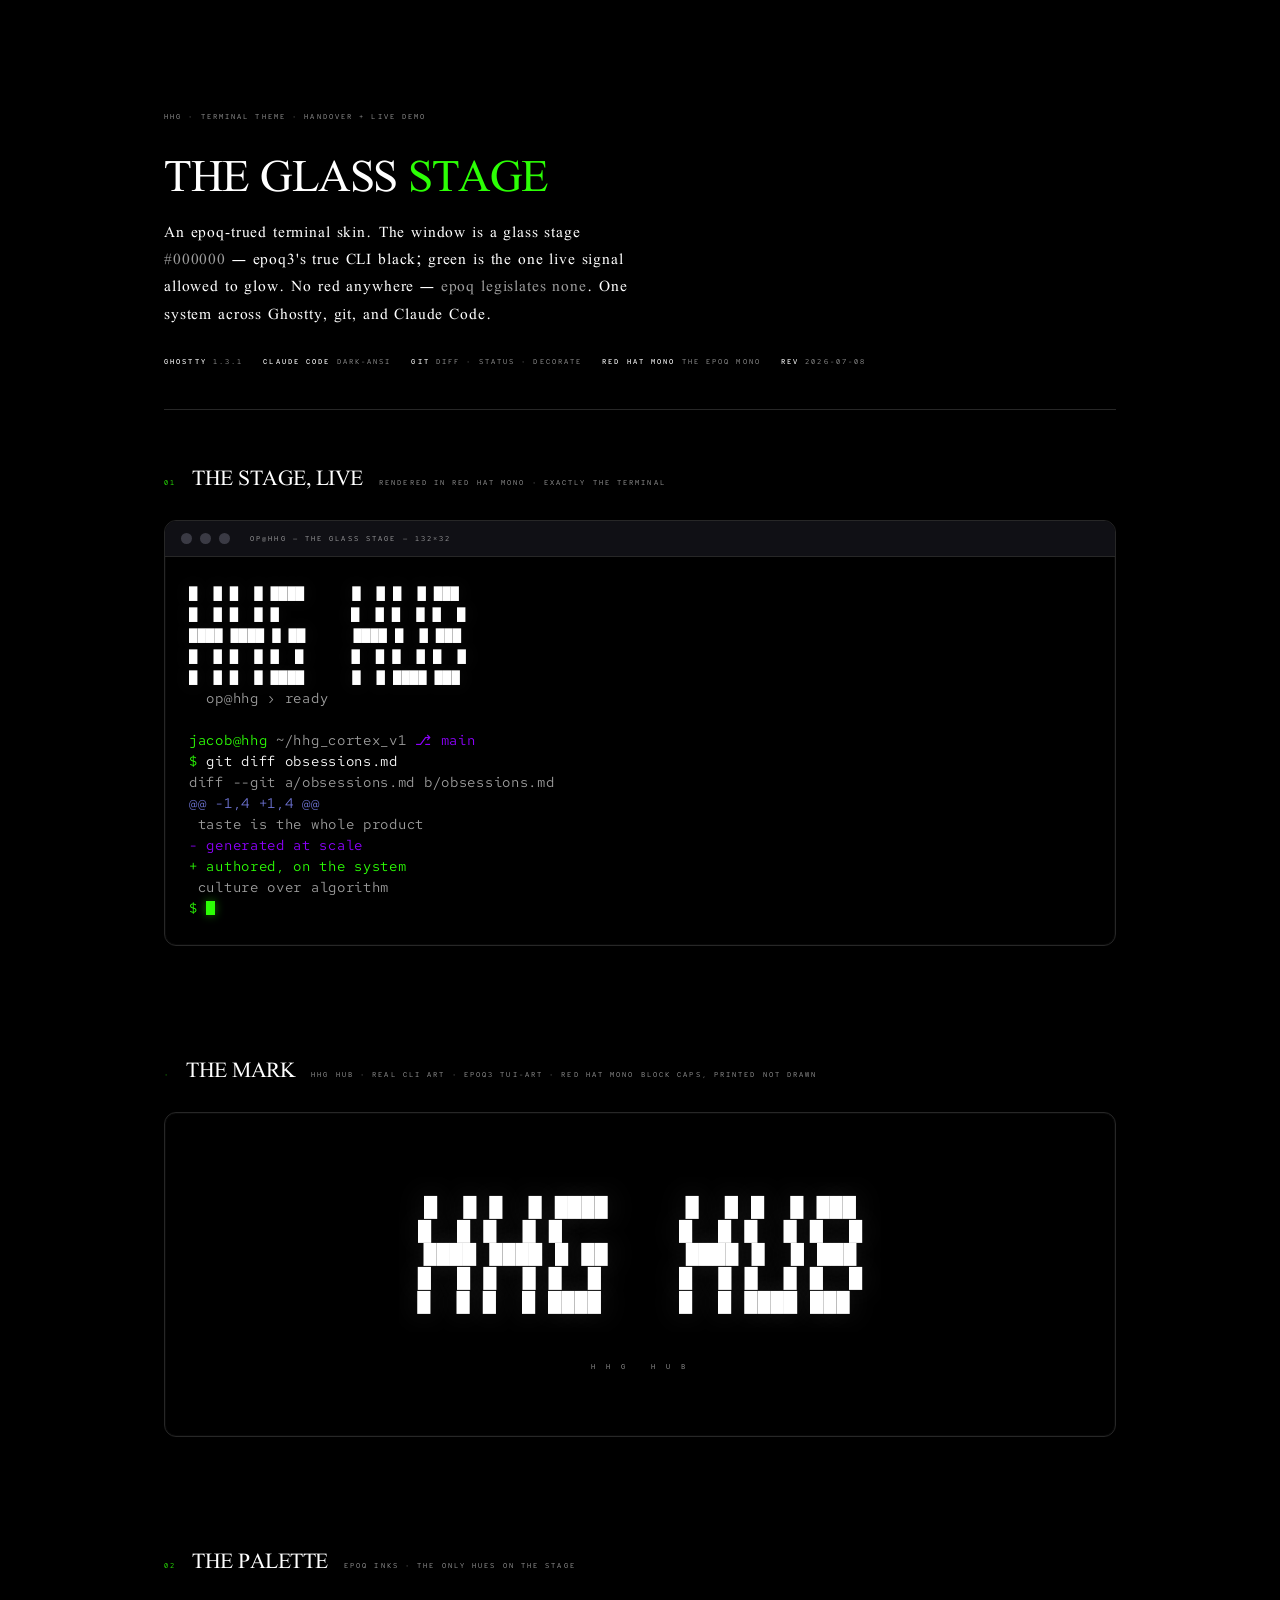
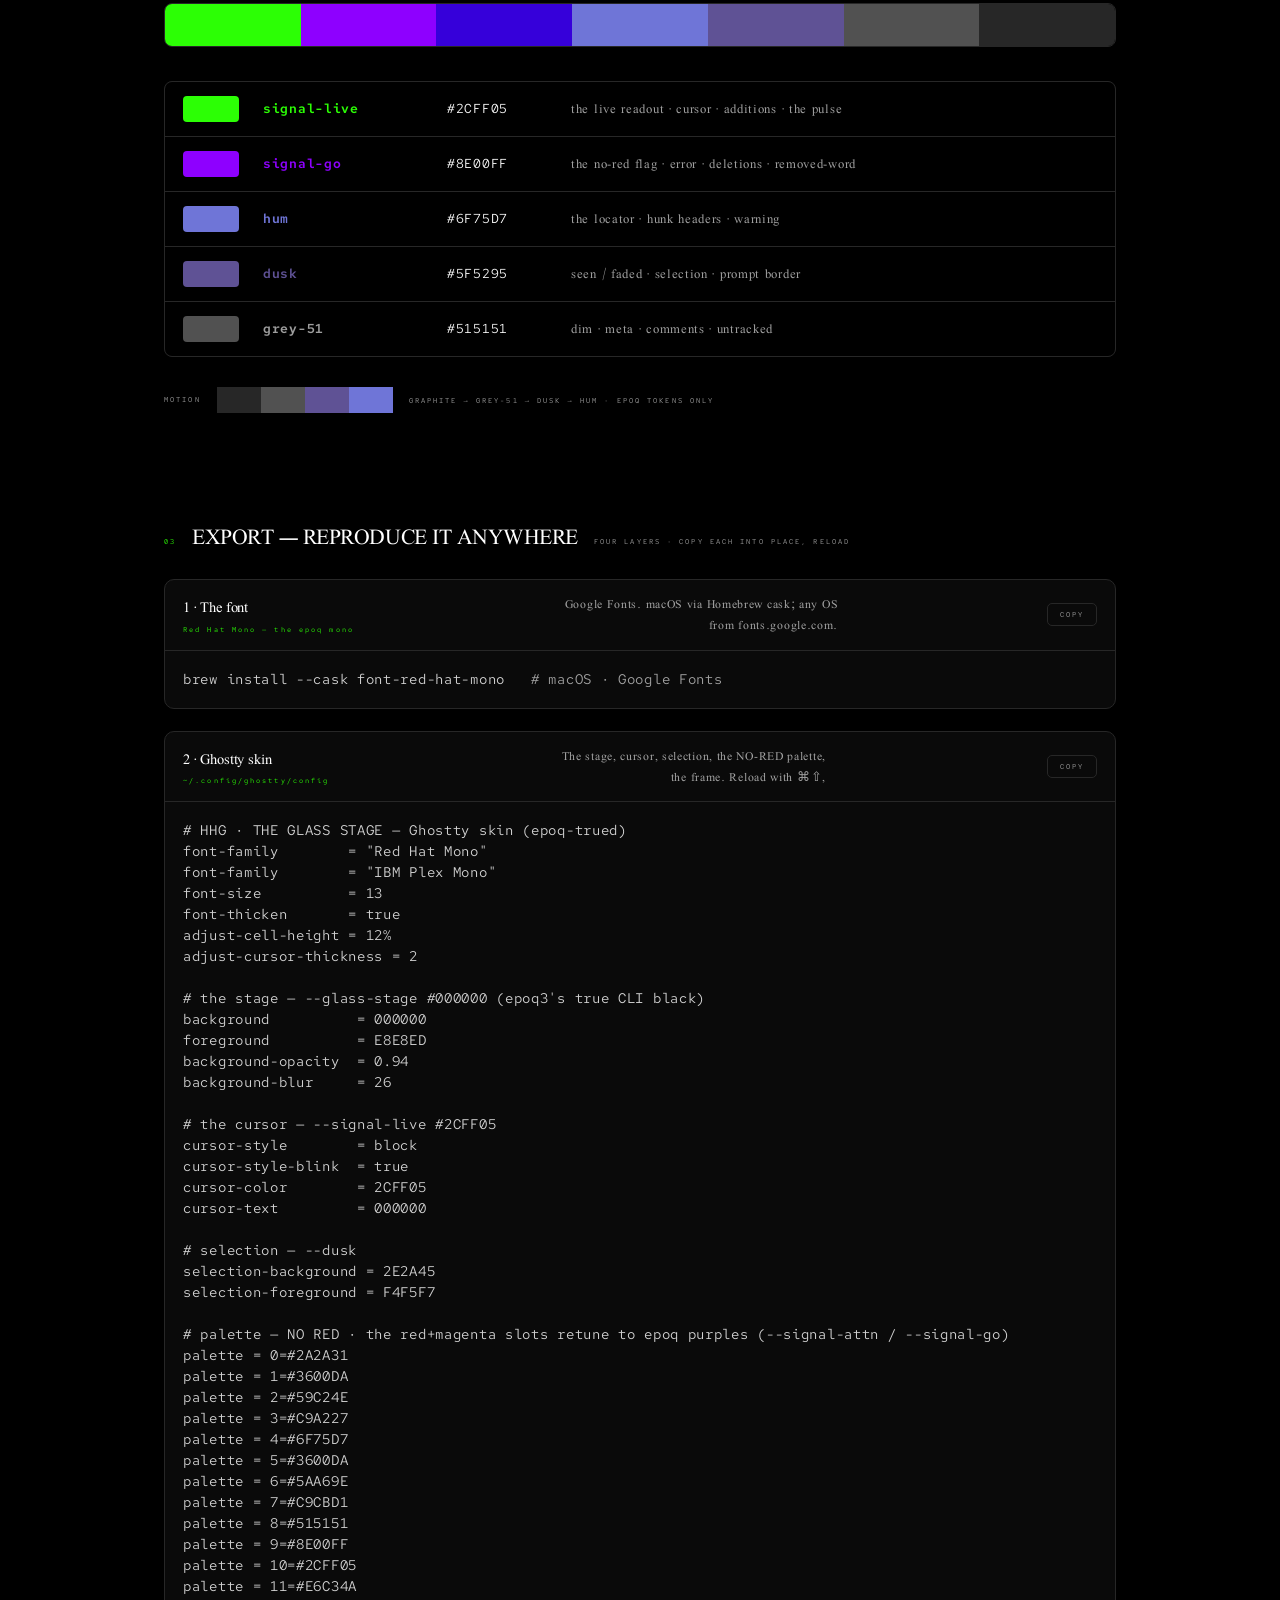
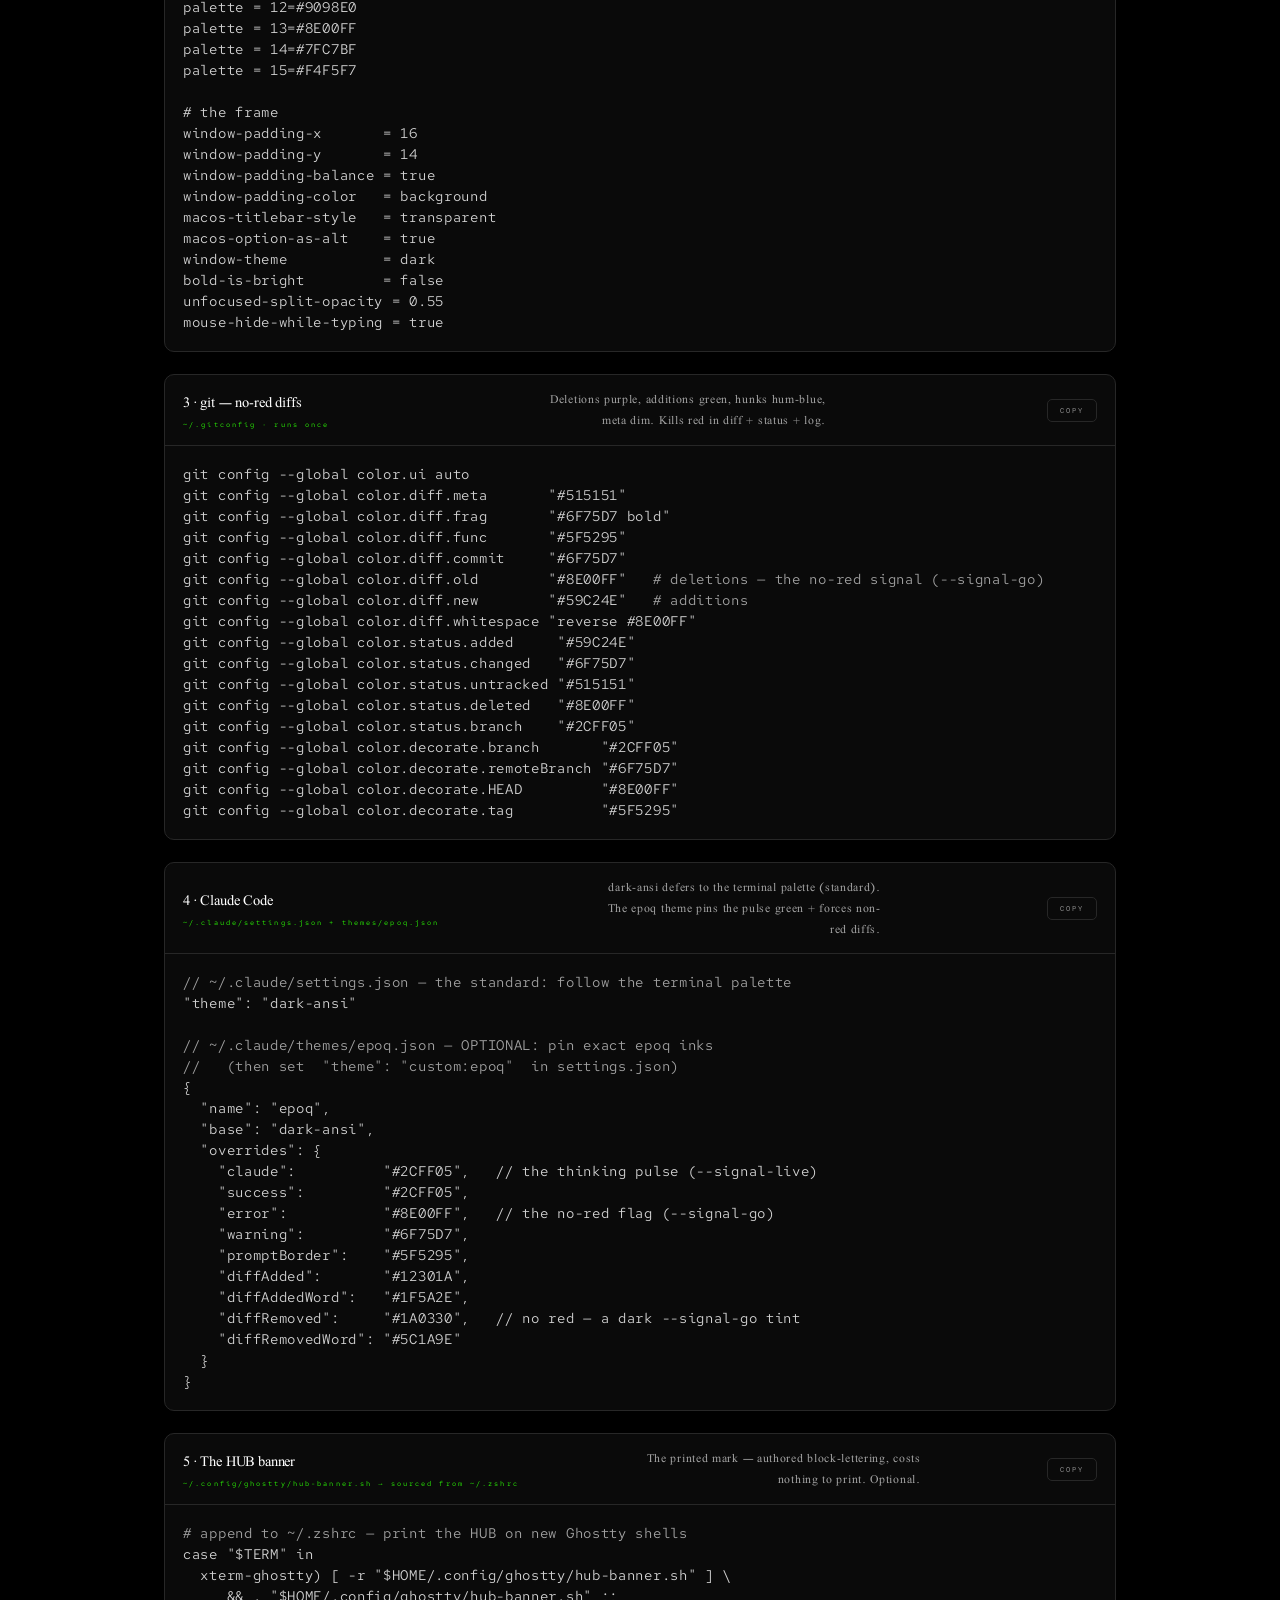
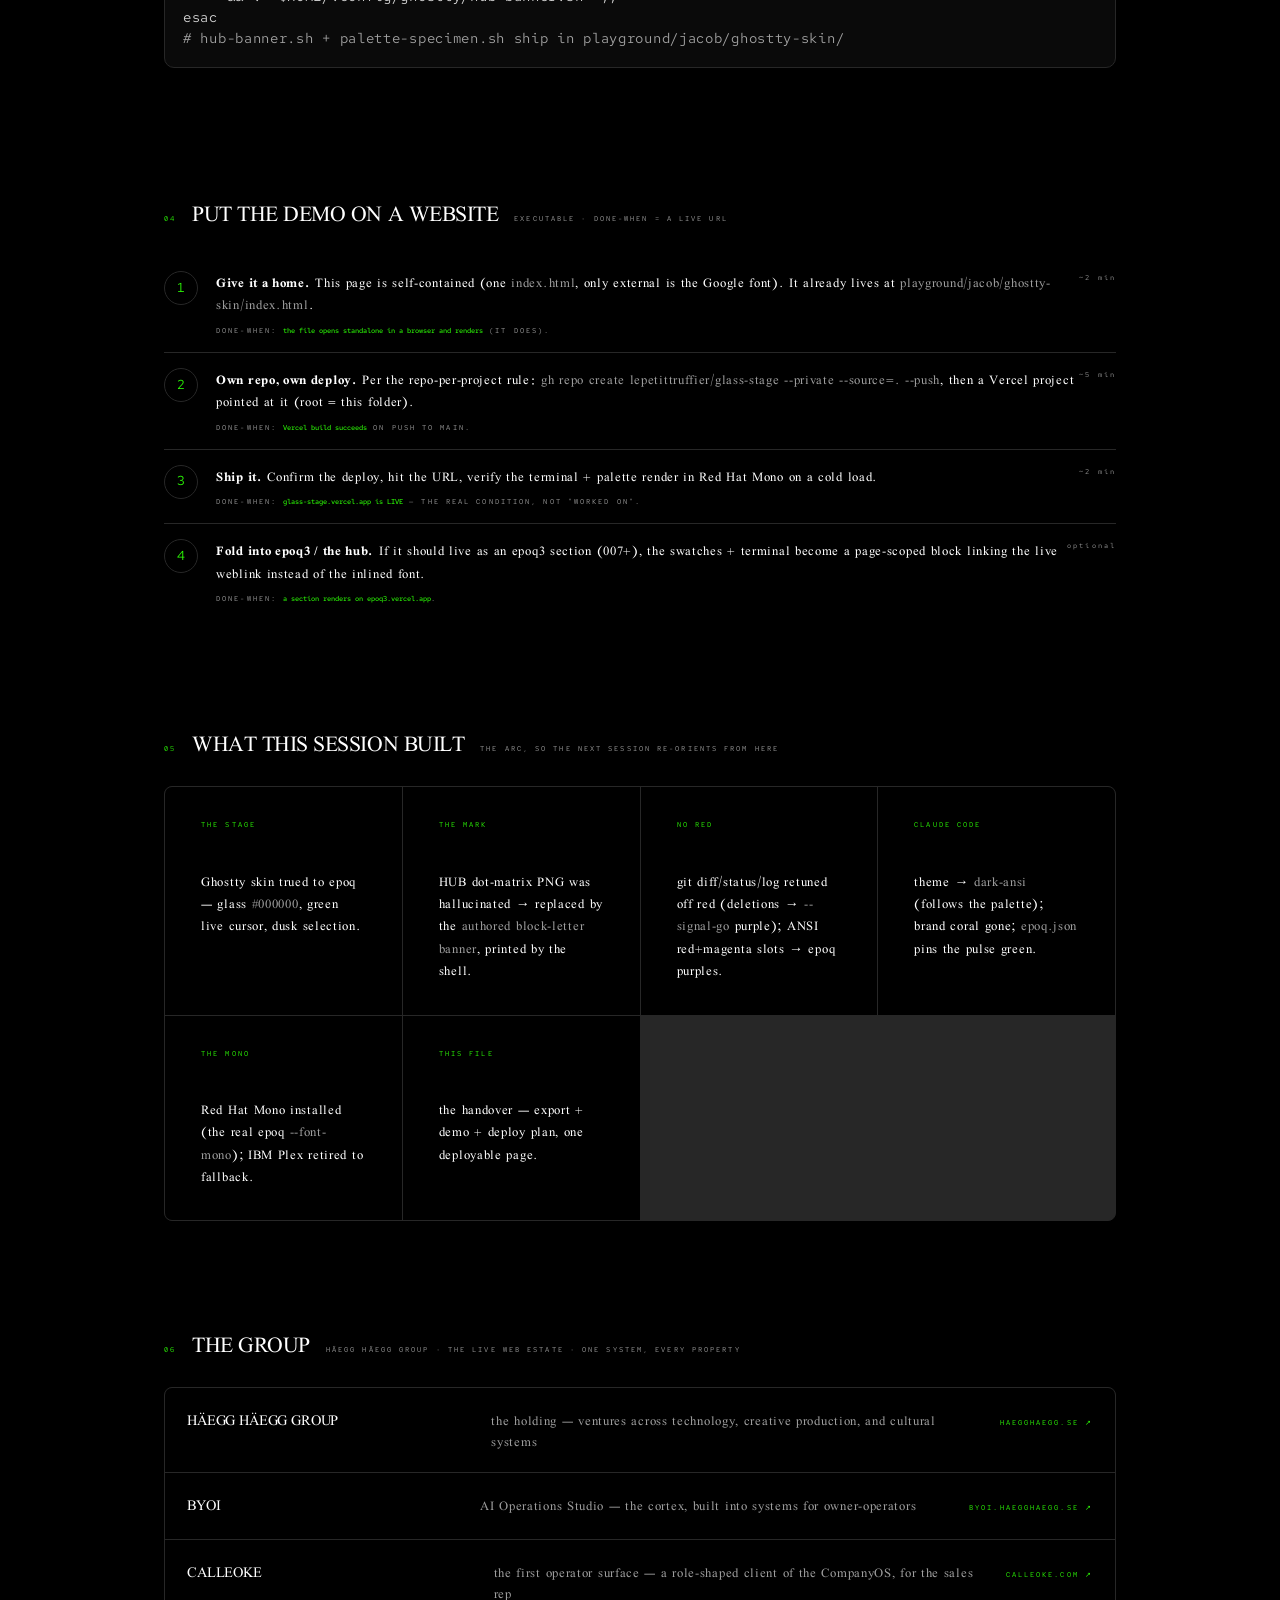
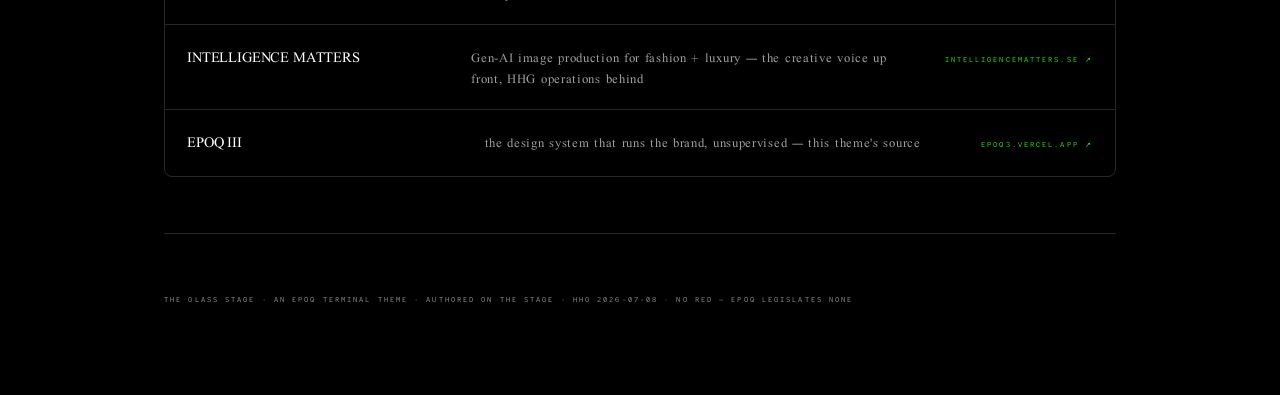
==== demo/index.html @ 8a3b180b "add THE GROUP — the HHG web estate directory Links the live Häegg Häegg Group properties (haegghaegg" ====
<!doctype html>
<html lang="en">
<head>
<meta charset="utf-8">
<meta name="viewport" content="width=device-width, initial-scale=1">
<title>THE GLASS STAGE — an epoq terminal theme</title>
<link rel="preconnect" href="https://fonts.googleapis.com">
<link rel="preconnect" href="https://fonts.gstatic.com" crossorigin>
<link href="https://fonts.googleapis.com/css2?family=Scheherazade+New:wght@400;700&family=Red+Hat+Mono:wght@400;500;600;700&display=swap" rel="stylesheet">
<style>
  :root{
    /* epoq3-conformant: every ink is a live EPOQ III token (system.css v3.58.1). no red, no magenta (pruned), no foreign hue. */
    --stage:#000000; --stage-2:#0A0A0A; --line:#272727;          /* --ink (the stage) · near-ink surface · --graphite hairline */
    --paper:#FFFFFF; --dim:rgba(255,255,255,.62); --grey:#515151; --graph:#272727;  /* --paper · --paper-62 (on-dark dim) · --grey-51 */
    --live:#2CFF05; --flag:#8E00FF; --flagc:#8E00FF;             /* --signal-live (green) · --signal-go (purple) = the no-red flag + deletions */
    --hum:#6F75D7; --dusk:#5F5295;                               /* --hum · --dusk */

    /* epoq3's real type system (system.css, verbatim) — serif carries the page, mono is a caption/code law */
    --font-serif:"Scheherazade New",Georgia,serif;
    --font-mono:"Red Hat Mono","IBM Plex Mono",ui-monospace,SFMono-Regular,Menlo,monospace;
    --fz-display:36px;    --lh-display:1;    --track-display:-0.03em;    /* H1 */
    --fz-page-title:24px; --lh-page-title:1; --track-page-title:-0.02em; /* H2 · section titles */
    --fz-heading-3:16px;  --lh-heading-3:1;  --track-heading-3:-0.01em;  /* H3 · card/block titles */
    --fz-body-1:14px;     --lh-body-1:1.6;   --track-body-1:0.05em;      /* page default */
    --fz-mono-6:7px;      --lh-mono-6:2;     --track-mono-6:0.3em;       /* the ONE mono size — code/caption law */
    --fz-mono-cli:14px;   --lh-mono-cli:1.5;                              /* the CLI escape hatch — real terminal registers only */
    --gut:clamp(20px,5vw,64px);
  }
  *{box-sizing:border-box}
  html,body{margin:0;background:var(--stage);color:var(--paper);font-family:var(--font-serif);
    font-size:var(--fz-body-1);line-height:var(--lh-body-1);letter-spacing:var(--track-body-1);
    -webkit-font-smoothing:antialiased;overflow-x:hidden}
  a{color:var(--live);text-decoration:none;border-bottom:1px solid #2cff0540}
  a:hover{border-bottom-color:var(--live)}
  .wrap{max-width:1080px;margin:0 auto;padding:0 var(--gut)}
  .rule{height:1px;background:var(--line);border:0;margin:0}
  .cap{font-family:var(--font-mono);font-size:var(--fz-mono-6);line-height:var(--lh-mono-6);
    letter-spacing:var(--track-mono-6);text-transform:uppercase;color:var(--dim)}
  .live{color:var(--live)} .flag{color:var(--flag)} .flagc{color:var(--flagc)}
  .hum{color:var(--hum)} .dusk{color:var(--dusk)} .dim{color:var(--dim)}

  /* ── masthead ── */
  header{padding:clamp(48px,9vw,110px) 0 40px}
  .kicker{font-family:var(--font-mono);font-size:var(--fz-mono-6);line-height:var(--lh-mono-6);
    letter-spacing:var(--track-mono-6);text-transform:uppercase;color:var(--dim);margin-bottom:26px}
  h1{font-family:var(--font-serif);font-weight:400;text-transform:uppercase;
    font-size:clamp(30px,5.2vw,50px);letter-spacing:var(--track-display);line-height:var(--lh-display);margin:0 0 18px}
  h1 .sig{color:var(--live)}
  .sub{font-family:var(--font-serif);font-size:clamp(14px,1.6vw,17px);line-height:var(--lh-body-1);
    letter-spacing:var(--track-body-1);color:var(--paper);max-width:60ch;font-weight:400}
  .metaline{margin-top:28px;display:flex;gap:8px 20px;flex-wrap:wrap;font-family:var(--font-mono);
    font-size:var(--fz-mono-6);line-height:var(--lh-mono-6);color:var(--dim);letter-spacing:var(--track-mono-6);text-transform:uppercase}
  .metaline b{color:var(--paper);font-weight:500}

  /* ── section frame ── */
  section{padding:56px 0}
  .sechead{display:flex;align-items:baseline;gap:16px;margin-bottom:30px;flex-wrap:wrap}
  .sechead h2{font-family:var(--font-serif);font-weight:400;text-transform:uppercase;
    font-size:var(--fz-page-title);letter-spacing:var(--track-page-title);line-height:var(--lh-page-title);color:var(--paper);margin:0}
  .sechead .n{font-family:var(--font-mono);font-size:var(--fz-mono-6);letter-spacing:var(--track-mono-6);color:var(--live)}
  .sechead .t{font-family:var(--font-mono);font-size:var(--fz-mono-6);letter-spacing:var(--track-mono-6);
    text-transform:uppercase;color:var(--dim)}

  /* ── the terminal demo — a genuine CLI register: mono stays, at the fz-mono-cli escape hatch ── */
  .term{background:var(--stage);border:1px solid var(--line);border-radius:12px;overflow:hidden;
    box-shadow:0 40px 120px -40px #000,0 0 0 1px #ffffff08 inset}
  .term-bar{display:flex;align-items:center;gap:8px;padding:12px 16px;background:#101015;border-bottom:1px solid var(--line)}
  .dot{width:11px;height:11px;border-radius:50%}
  .dot.a{background:#3a3a44} .dot.b{background:#3a3a44} .dot.c{background:#3a3a44}
  .term-title{margin-left:12px;font-family:var(--font-mono);font-size:var(--fz-mono-6);color:var(--dim);
    letter-spacing:var(--track-mono-6);text-transform:uppercase}
  .term-body{padding:26px 24px;font-family:var(--font-mono);font-size:var(--fz-mono-cli);line-height:var(--lh-mono-cli);
    white-space:pre;overflow-x:auto}
  .cur{display:inline-block;width:.62em;height:1.05em;background:var(--live);vertical-align:-.18em;
    animation:blink 1.05s steps(1) infinite;box-shadow:0 0 10px #2cff0577}
  @keyframes blink{50%{opacity:0}}

  /* ── tui-art — real CLI block art, epoq3's exact treatment (Red Hat Mono · lh 1.1 · pre · paper-white on the glass stage) ── */
  .tui-art{font-family:var(--font-mono);font-size:var(--fz-mono-cli);line-height:1.1;letter-spacing:0;
    white-space:pre;margin:0;color:var(--paper);text-shadow:0 0 18px #ffffff14}

  /* ── the mark — HHG HUB, same CLI art, shown large ── */
  .markwrap{display:flex;flex-direction:column;align-items:center;gap:30px;padding:64px 20px}
  .markwrap .tui-art{font-size:clamp(11px,2.3vw,22px);line-height:1.08;text-align:center;text-shadow:0 0 30px #ffffff22}
  .markcap{font-family:var(--font-mono);letter-spacing:.5em;color:var(--dim);font-size:var(--fz-mono-6);text-transform:uppercase}

  /* ── palette specimen ── */
  .spectrum{display:flex;height:44px;border-radius:8px;overflow:hidden;margin-bottom:34px;border:1px solid var(--line)}
  .spectrum span{flex:1}
  .swatches{display:grid;gap:1px;background:var(--line);border:1px solid var(--line);border-radius:8px;overflow:hidden}
  .sw{display:grid;grid-template-columns:64px 168px 108px 1fr;align-items:center;gap:16px;
    padding:14px 18px;background:var(--stage)}
  .sw .chip{width:56px;height:26px;border-radius:4px}
  .sw .tok{font-family:var(--font-mono);font-weight:600;font-size:13px}
  .sw .hex{font-family:var(--font-mono);color:var(--paper);font-size:13px}
  .sw .role{font-family:var(--font-serif);color:var(--dim);font-size:14px}
  .ramp{display:flex;align-items:center;gap:0;margin-top:30px}
  .ramp b{width:44px;height:26px}
  .ramp .lbl{font-family:var(--font-mono);margin-left:16px;color:var(--dim);font-size:var(--fz-mono-6);
    letter-spacing:var(--track-mono-6);text-transform:uppercase}

  /* ── export blocks — genuine code, stays mono at the fz-mono-cli register ── */
  .card{border:1px solid var(--line);border-radius:10px;margin-bottom:22px;overflow:hidden;background:var(--stage-2)}
  .card-h{display:flex;align-items:center;justify-content:space-between;gap:12px;padding:14px 18px;border-bottom:1px solid var(--line)}
  .card-h .l{display:flex;flex-direction:column;gap:3px}
  .card-h .name{font-family:var(--font-serif);font-weight:400;font-size:var(--fz-heading-3);letter-spacing:var(--track-heading-3)}
  .card-h .path{font-family:var(--font-mono);font-size:var(--fz-mono-6);color:var(--live);letter-spacing:var(--track-mono-6)}
  .card-h .what{font-family:var(--font-serif);font-size:13px;color:var(--dim);max-width:46ch;text-align:right}
  .copy{background:transparent;border:1px solid var(--line);color:var(--dim);font-family:var(--font-mono);
    font-size:var(--fz-mono-6);letter-spacing:var(--track-mono-6);text-transform:uppercase;padding:6px 12px;border-radius:5px;cursor:pointer;white-space:nowrap}
  .copy:hover{border-color:var(--live);color:var(--live)}
  .copy.ok{color:var(--live);border-color:var(--live)}
  pre{margin:0;padding:18px;overflow-x:auto;font-family:var(--font-mono);font-size:var(--fz-mono-cli);line-height:var(--lh-mono-cli);color:rgba(255,255,255,.82)}
  pre .c{color:var(--dim)} /* comment */

  /* ── plan ── */
  ol.plan{list-style:none;counter-reset:s;margin:0;padding:0;font-family:var(--font-serif)}
  ol.plan li{counter-increment:s;position:relative;padding:16px 0 16px 52px;border-top:1px solid var(--line);font-size:14px}
  ol.plan li:first-child{border-top:0}
  ol.plan li b{color:var(--paper);font-weight:700}
  ol.plan li::before{content:counter(s);position:absolute;left:0;top:15px;width:32px;height:32px;
    font-family:var(--font-mono);border:1px solid var(--line);border-radius:50%;display:grid;place-items:center;color:var(--live);font-size:13px}
  ol.plan .dw{font-family:var(--font-mono);color:var(--dim);font-size:var(--fz-mono-6);letter-spacing:var(--track-mono-6);
    margin-top:8px;text-transform:uppercase}
  ol.plan .dw b{color:var(--live);font-weight:500;text-transform:none;letter-spacing:0}
  .est{float:right;font-family:var(--font-mono);color:var(--dim);font-size:var(--fz-mono-6);letter-spacing:var(--track-mono-6)}

  .prev{display:grid;grid-template-columns:repeat(auto-fit,minmax(230px,1fr));gap:1px;background:var(--line);border:1px solid var(--line);border-radius:8px;overflow:hidden}
  .prev div{background:var(--stage);padding:16px 18px}
  .prev .st{font-family:var(--font-mono);color:var(--live);font-size:var(--fz-mono-6);letter-spacing:var(--track-mono-6);
    margin-bottom:8px;text-transform:uppercase}
  .prev .bd{font-family:var(--font-serif);font-size:14px;color:var(--paper)}
  .prev .bd .dim{color:var(--dim)}

  /* ── the group — the live web estate, each domain glowing green (the one live signal) ── */
  .group{display:grid;gap:1px;background:var(--line);border:1px solid var(--line);border-radius:8px;overflow:hidden}
  .grow{display:grid;grid-template-columns:minmax(190px,1.1fr) 1.9fr auto;align-items:baseline;gap:12px 24px;
    padding:20px 22px;background:var(--stage);border:0;text-decoration:none;transition:background .12s}
  .grow:hover{background:var(--stage-2);border-bottom-color:transparent}
  .gname{font-family:var(--font-serif);font-size:var(--fz-heading-3);letter-spacing:var(--track-heading-3);color:var(--paper);text-transform:uppercase}
  .grole{font-family:var(--font-serif);font-size:14px;line-height:1.5;color:var(--dim)}
  .gurl{font-family:var(--font-mono);font-size:var(--fz-mono-6);letter-spacing:var(--track-mono-6);text-transform:uppercase;
    color:var(--live);white-space:nowrap;justify-self:end}
  .grow:hover .gurl{text-shadow:0 0 12px #2cff0544}

  footer{padding:60px 0 90px;font-family:var(--font-mono);color:var(--dim);font-size:var(--fz-mono-6);
    letter-spacing:var(--track-mono-6);text-transform:uppercase}
  @media(max-width:640px){
    .sw{grid-template-columns:44px 1fr;grid-template-areas:"chip tok" "chip hex" "chip role"}
    .sw .chip{grid-area:chip} .sw .role{font-size:13px}
    .card-h{flex-wrap:wrap} .card-h .what{text-align:left}
    .grow{grid-template-columns:1fr;gap:6px} .gurl{justify-self:start}
  }
</style>
</head>
<body>

<div class="wrap">

  <header>
    <div class="kicker">HHG · terminal theme · handover + live demo</div>
    <h1>THE&nbsp;GLASS&nbsp;<span class="sig">STAGE</span></h1>
    <p class="sub">An epoq-trued terminal skin. The window is a glass stage <span class="dim">#000000</span> — epoq3's true CLI black; green is the one live signal allowed to glow. No red anywhere — <span class="dim">epoq legislates none</span>. One system across Ghostty, git, and Claude Code.</p>
    <div class="metaline">
      <span><b>Ghostty</b> 1.3.1</span><span><b>Claude Code</b> dark-ansi</span>
      <span><b>git</b> diff · status · decorate</span><span><b>Red Hat Mono</b> the epoq mono</span>
      <span><b>rev</b> 2026-07-08</span>
    </div>
  </header>

  <hr class="rule">

  <!-- ── THE DEMO ─────────────────────────────────────── -->
  <section>
    <div class="sechead"><span class="n">01</span><h2>The stage, live</h2><span class="t">rendered in Red Hat Mono · exactly the terminal</span></div>
    <div class="term">
      <div class="term-bar"><span class="dot a"></span><span class="dot b"></span><span class="dot c"></span>
        <span class="term-title">op@hhg — the glass stage — 132×32</span></div>
      <div class="term-body"><span class="tui-art">█  █ █  █ ████      █  █ █  █ ███
█  █ █  █ █         █  █ █  █ █  █
████ ████ █ ██      ████ █  █ ███
█  █ █  █ █  █      █  █ █  █ █  █
█  █ █  █ ████      █  █ ████ ███ </span>
  <span class="dim">op@hhg › ready</span>

<span class="live">jacob@hhg</span> <span class="dim">~/hhg_cortex_v1</span> <span class="flag">⎇ main</span>
<span class="live">$</span> git diff obsessions.md
<span class="dim">diff --git a/obsessions.md b/obsessions.md</span>
<span class="hum">@@ -1,4 +1,4 @@</span>
 <span class="dim">taste is the whole product</span>
<span class="flagc">- generated at scale</span>
<span class="live">+ authored, on the system</span>
 <span class="dim">culture over algorithm</span>
<span class="live">$</span> <span class="cur"></span></div>
    </div>
  </section>

  <!-- ── THE MARK ─────────────────────────────────────── -->
  <section>
    <div class="sechead"><span class="n">·</span><h2>The mark</h2><span class="t">HHG HUB · real CLI art · epoq3 tui-art · Red Hat Mono block caps, printed not drawn</span></div>
    <div class="term" style="border-color:var(--line)">
      <div class="term-body markwrap">
        <pre class="tui-art">█  █ █  █ ████      █  █ █  █ ███
█  █ █  █ █         █  █ █  █ █  █
████ ████ █ ██      ████ █  █ ███
█  █ █  █ █  █      █  █ █  █ █  █
█  █ █  █ ████      █  █ ████ ███ </pre>
        <span class="markcap">H H G&nbsp;&nbsp;&nbsp;H U B</span>
      </div>
    </div>
  </section>

  <!-- ── PALETTE ─────────────────────────────────────── -->
  <section>
    <div class="sechead"><span class="n">02</span><h2>The palette</h2><span class="t">epoq inks · the only hues on the stage</span></div>
    <div class="spectrum">
      <span style="background:#2CFF05"></span><span style="background:#8E00FF"></span>
      <span style="background:#3600DA"></span><span style="background:#6F75D7"></span>
      <span style="background:#5F5295"></span><span style="background:#515151"></span>
      <span style="background:#272727"></span>
    </div>
    <div class="swatches">
      <div class="sw"><span class="chip" style="background:#2CFF05"></span><span class="tok live">signal-live</span><span class="hex">#2CFF05</span><span class="role">the live readout · cursor · additions · the pulse</span></div>
      <div class="sw"><span class="chip" style="background:#8E00FF"></span><span class="tok flag">signal-go</span><span class="hex">#8E00FF</span><span class="role">the no-red flag · error · deletions · removed-word</span></div>
      <div class="sw"><span class="chip" style="background:#6F75D7"></span><span class="tok hum">hum</span><span class="hex">#6F75D7</span><span class="role">the locator · hunk headers · warning</span></div>
      <div class="sw"><span class="chip" style="background:#5F5295"></span><span class="tok dusk">dusk</span><span class="hex">#5F5295</span><span class="role">seen / faded · selection · prompt border</span></div>
      <div class="sw"><span class="chip" style="background:#515151"></span><span class="tok dim">grey-51</span><span class="hex">#515151</span><span class="role">dim · meta · comments · untracked</span></div>
    </div>
    <div class="ramp">
      <span class="cap" style="margin-right:16px">MOTION</span>
      <b style="background:#272727"></b><b style="background:#515151"></b>
      <b style="background:#5F5295"></b><b style="background:#6F75D7"></b>
      <span class="lbl">graphite → grey-51 → dusk → hum · epoq tokens only</span>
    </div>
  </section>

  <!-- ── EXPORT ─────────────────────────────────────── -->
  <section>
    <div class="sechead"><span class="n">03</span><h2>Export — reproduce it anywhere</h2><span class="t">four layers · copy each into place, reload</span></div>

    <div class="card">
      <div class="card-h"><div class="l"><span class="name">1 · The font</span><span class="path">Red Hat Mono — the epoq mono</span></div>
        <span class="what">Google Fonts. macOS via Homebrew cask; any OS from fonts.google.com.</span>
        <button class="copy" data-t="brew install --cask font-red-hat-mono">Copy</button></div>
      <pre>brew install --cask font-red-hat-mono   <span class="c"># macOS · Google Fonts</span></pre>
    </div>

    <div class="card">
      <div class="card-h"><div class="l"><span class="name">2 · Ghostty skin</span><span class="path">~/.config/ghostty/config</span></div>
        <span class="what">The stage, cursor, selection, the NO-RED palette, the frame. Reload with ⌘⇧,</span>
        <button class="copy" data-src="cfg">Copy</button></div>
      <pre id="cfg"># HHG · THE GLASS STAGE — Ghostty skin (epoq-trued)
font-family        = "Red Hat Mono"
font-family        = "IBM Plex Mono"
font-size          = 13
font-thicken       = true
adjust-cell-height = 12%
adjust-cursor-thickness = 2

# the stage — --glass-stage #000000 (epoq3's true CLI black)
background          = 000000
foreground          = E8E8ED
background-opacity  = 0.94
background-blur     = 26

# the cursor — --signal-live #2CFF05
cursor-style        = block
cursor-style-blink  = true
cursor-color        = 2CFF05
cursor-text         = 000000

# selection — --dusk
selection-background = 2E2A45
selection-foreground = F4F5F7

# palette — NO RED · the red+magenta slots retune to epoq purples (--signal-attn / --signal-go)
palette = 0=#2A2A31
palette = 1=#3600DA
palette = 2=#59C24E
palette = 3=#C9A227
palette = 4=#6F75D7
palette = 5=#3600DA
palette = 6=#5AA69E
palette = 7=#C9CBD1
palette = 8=#515151
palette = 9=#8E00FF
palette = 10=#2CFF05
palette = 11=#E6C34A
palette = 12=#9098E0
palette = 13=#8E00FF
palette = 14=#7FC7BF
palette = 15=#F4F5F7

# the frame
window-padding-x       = 16
window-padding-y       = 14
window-padding-balance = true
window-padding-color   = background
macos-titlebar-style   = transparent
macos-option-as-alt    = true
window-theme           = dark
bold-is-bright         = false
unfocused-split-opacity = 0.55
mouse-hide-while-typing = true</pre>
    </div>

    <div class="card">
      <div class="card-h"><div class="l"><span class="name">3 · git — no-red diffs</span><span class="path">~/.gitconfig · runs once</span></div>
        <span class="what">Deletions purple, additions green, hunks hum-blue, meta dim. Kills red in diff + status + log.</span>
        <button class="copy" data-src="git">Copy</button></div>
      <pre id="git">git config --global color.ui auto
git config --global color.diff.meta       "#515151"
git config --global color.diff.frag       "#6F75D7 bold"
git config --global color.diff.func       "#5F5295"
git config --global color.diff.commit     "#6F75D7"
git config --global color.diff.old        "#8E00FF"   <span class="c"># deletions — the no-red signal (--signal-go)</span>
git config --global color.diff.new        "#59C24E"   <span class="c"># additions</span>
git config --global color.diff.whitespace "reverse #8E00FF"
git config --global color.status.added     "#59C24E"
git config --global color.status.changed   "#6F75D7"
git config --global color.status.untracked "#515151"
git config --global color.status.deleted   "#8E00FF"
git config --global color.status.branch    "#2CFF05"
git config --global color.decorate.branch       "#2CFF05"
git config --global color.decorate.remoteBranch "#6F75D7"
git config --global color.decorate.HEAD         "#8E00FF"
git config --global color.decorate.tag          "#5F5295"</pre>
    </div>

    <div class="card">
      <div class="card-h"><div class="l"><span class="name">4 · Claude Code</span><span class="path">~/.claude/settings.json + themes/epoq.json</span></div>
        <span class="what">dark-ansi defers to the terminal palette (standard). The epoq theme pins the pulse green + forces non-red diffs.</span>
        <button class="copy" data-src="cc">Copy</button></div>
      <pre id="cc"><span class="c">// ~/.claude/settings.json — the standard: follow the terminal palette</span>
"theme": "dark-ansi"

<span class="c">// ~/.claude/themes/epoq.json — OPTIONAL: pin exact epoq inks</span>
<span class="c">//   (then set  "theme": "custom:epoq"  in settings.json)</span>
{
  "name": "epoq",
  "base": "dark-ansi",
  "overrides": {
    "claude":          "#2CFF05",   // the thinking pulse (--signal-live)
    "success":         "#2CFF05",
    "error":           "#8E00FF",   // the no-red flag (--signal-go)
    "warning":         "#6F75D7",
    "promptBorder":    "#5F5295",
    "diffAdded":       "#12301A",
    "diffAddedWord":   "#1F5A2E",
    "diffRemoved":     "#1A0330",   // no red — a dark --signal-go tint
    "diffRemovedWord": "#5C1A9E"
  }
}</pre>
    </div>

    <div class="card">
      <div class="card-h"><div class="l"><span class="name">5 · The HUB banner</span><span class="path">~/.config/ghostty/hub-banner.sh → sourced from ~/.zshrc</span></div>
        <span class="what">The printed mark — authored block-lettering, costs nothing to print. Optional.</span>
        <button class="copy" data-src="zsh">Copy</button></div>
      <pre id="zsh"><span class="c"># append to ~/.zshrc — print the HUB on new Ghostty shells</span>
case "$TERM" in
  xterm-ghostty) [ -r "$HOME/.config/ghostty/hub-banner.sh" ] \
     &amp;&amp; . "$HOME/.config/ghostty/hub-banner.sh" ;;
esac
<span class="c"># hub-banner.sh + palette-specimen.sh ship in playground/jacob/ghostty-skin/</span></pre>
    </div>
  </section>

  <!-- ── PLAN ─────────────────────────────────────── -->
  <section>
    <div class="sechead"><span class="n">04</span><h2>Put the demo on a website</h2><span class="t">executable · DONE-WHEN = a live URL</span></div>
    <ol class="plan">
      <li><span class="est">~2 min</span><b>Give it a home.</b> This page is self-contained (one <span class="dim">index.html</span>, only external is the Google font). It already lives at <span class="dim">playground/jacob/ghostty-skin/index.html</span>.
        <div class="dw">done-when: <b>the file opens standalone in a browser and renders</b> (it does).</div></li>
      <li><span class="est">~5 min</span><b>Own repo, own deploy.</b> Per the repo-per-project rule: <span class="dim">gh repo create lepetittruffier/glass-stage --private --source=. --push</span>, then a Vercel project pointed at it (root = this folder).
        <div class="dw">done-when: <b>Vercel build succeeds</b> on push to main.</div></li>
      <li><span class="est">~2 min</span><b>Ship it.</b> Confirm the deploy, hit the URL, verify the terminal + palette render in Red Hat Mono on a cold load.
        <div class="dw">done-when: <b>glass-stage.vercel.app is LIVE</b> — the real condition, not "worked on".</div></li>
      <li><span class="est">optional</span><b>Fold into epoq3 / the hub.</b> If it should live as an epoq3 section (007+), the swatches + terminal become a page-scoped block linking the live weblink instead of the inlined font.
        <div class="dw">done-when: <b>a section renders on epoq3.vercel.app</b>.</div></li>
    </ol>
  </section>

  <!-- ── PREVIOUS WORK ─────────────────────────────────────── -->
  <section>
    <div class="sechead"><span class="n">05</span><h2>What this session built</h2><span class="t">the arc, so the next session re-orients from here</span></div>
    <div class="prev">
      <div><div class="st">the stage</div><div class="bd">Ghostty skin trued to epoq — glass <span class="dim">#000000</span>, green live cursor, dusk selection.</div></div>
      <div><div class="st">the mark</div><div class="bd">HUB dot-matrix PNG was hallucinated → replaced by the <span class="dim">authored block-letter banner</span>, printed by the shell.</div></div>
      <div><div class="st">no red</div><div class="bd">git diff/status/log retuned off red (deletions → <span class="dim">--signal-go</span> purple); ANSI red+magenta slots → epoq purples.</div></div>
      <div><div class="st">claude code</div><div class="bd">theme → <span class="dim">dark-ansi</span> (follows the palette); brand coral gone; <span class="dim">epoq.json</span> pins the pulse green.</div></div>
      <div><div class="st">the mono</div><div class="bd">Red Hat Mono installed (the real epoq <span class="dim">--font-mono</span>); IBM Plex retired to fallback.</div></div>
      <div><div class="st">this file</div><div class="bd">the handover — export + demo + deploy plan, one deployable page.</div></div>
    </div>
  </section>

  <!-- ── THE GROUP ─────────────────────────────────────── -->
  <section>
    <div class="sechead"><span class="n">06</span><h2>The group</h2><span class="t">Häegg Häegg Group · the live web estate · one system, every property</span></div>
    <div class="group">
      <a class="grow" href="https://haegghaegg.se" target="_blank" rel="noopener">
        <span class="gname">Häegg Häegg Group</span>
        <span class="grole">the holding — ventures across technology, creative production, and cultural systems</span>
        <span class="gurl">haegghaegg.se ↗</span></a>
      <a class="grow" href="https://byoi.haegghaegg.se" target="_blank" rel="noopener">
        <span class="gname">BYOI</span>
        <span class="grole">AI Operations Studio — the cortex, built into systems for owner-operators</span>
        <span class="gurl">byoi.haegghaegg.se ↗</span></a>
      <a class="grow" href="https://calleoke.com" target="_blank" rel="noopener">
        <span class="gname">Calleoke</span>
        <span class="grole">the first operator surface — a role-shaped client of the CompanyOS, for the sales rep</span>
        <span class="gurl">calleoke.com ↗</span></a>
      <a class="grow" href="https://intelligencematters.se" target="_blank" rel="noopener">
        <span class="gname">Intelligence Matters</span>
        <span class="grole">Gen-AI image production for fashion + luxury — the creative voice up front, HHG operations behind</span>
        <span class="gurl">intelligencematters.se ↗</span></a>
      <a class="grow" href="https://epoq3.vercel.app" target="_blank" rel="noopener">
        <span class="gname">EPOQ III</span>
        <span class="grole">the design system that runs the brand, unsupervised — this theme's source</span>
        <span class="gurl">epoq3.vercel.app ↗</span></a>
    </div>
  </section>

  <hr class="rule">
  <footer>THE GLASS STAGE · an epoq terminal theme · authored on the stage · HHG 2026-07-08 · <span class="dim">no red — epoq legislates none</span></footer>

</div>

<script>
  document.querySelectorAll('.copy').forEach(function(b){
    b.addEventListener('click',function(){
      var txt=b.dataset.t;
      if(!txt){var el=document.getElementById(b.dataset.src);txt=el?el.innerText:'';}
      navigator.clipboard.writeText(txt).then(function(){
        var o=b.textContent;b.textContent='Copied ✓';b.classList.add('ok');
        setTimeout(function(){b.textContent=o;b.classList.remove('ok')},1400);
      });
    });
  });
</script>
</body>
</html>
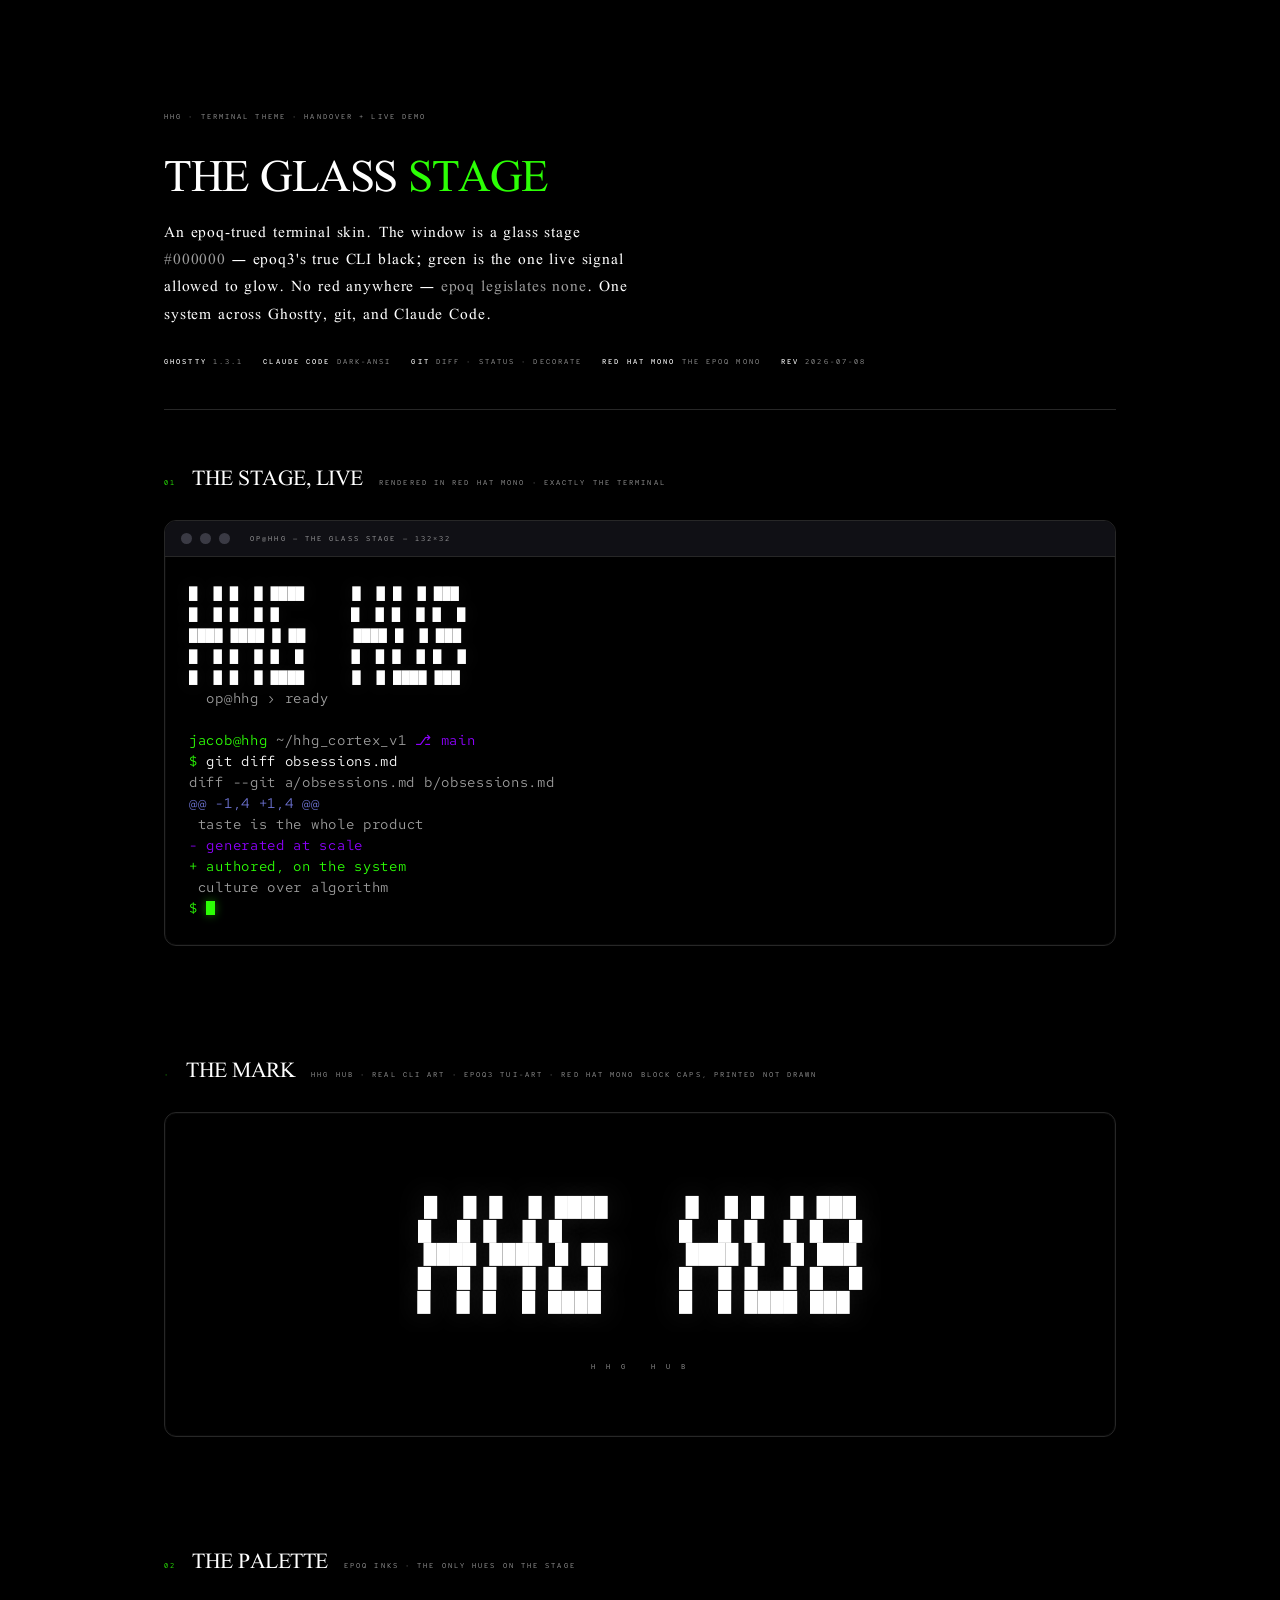
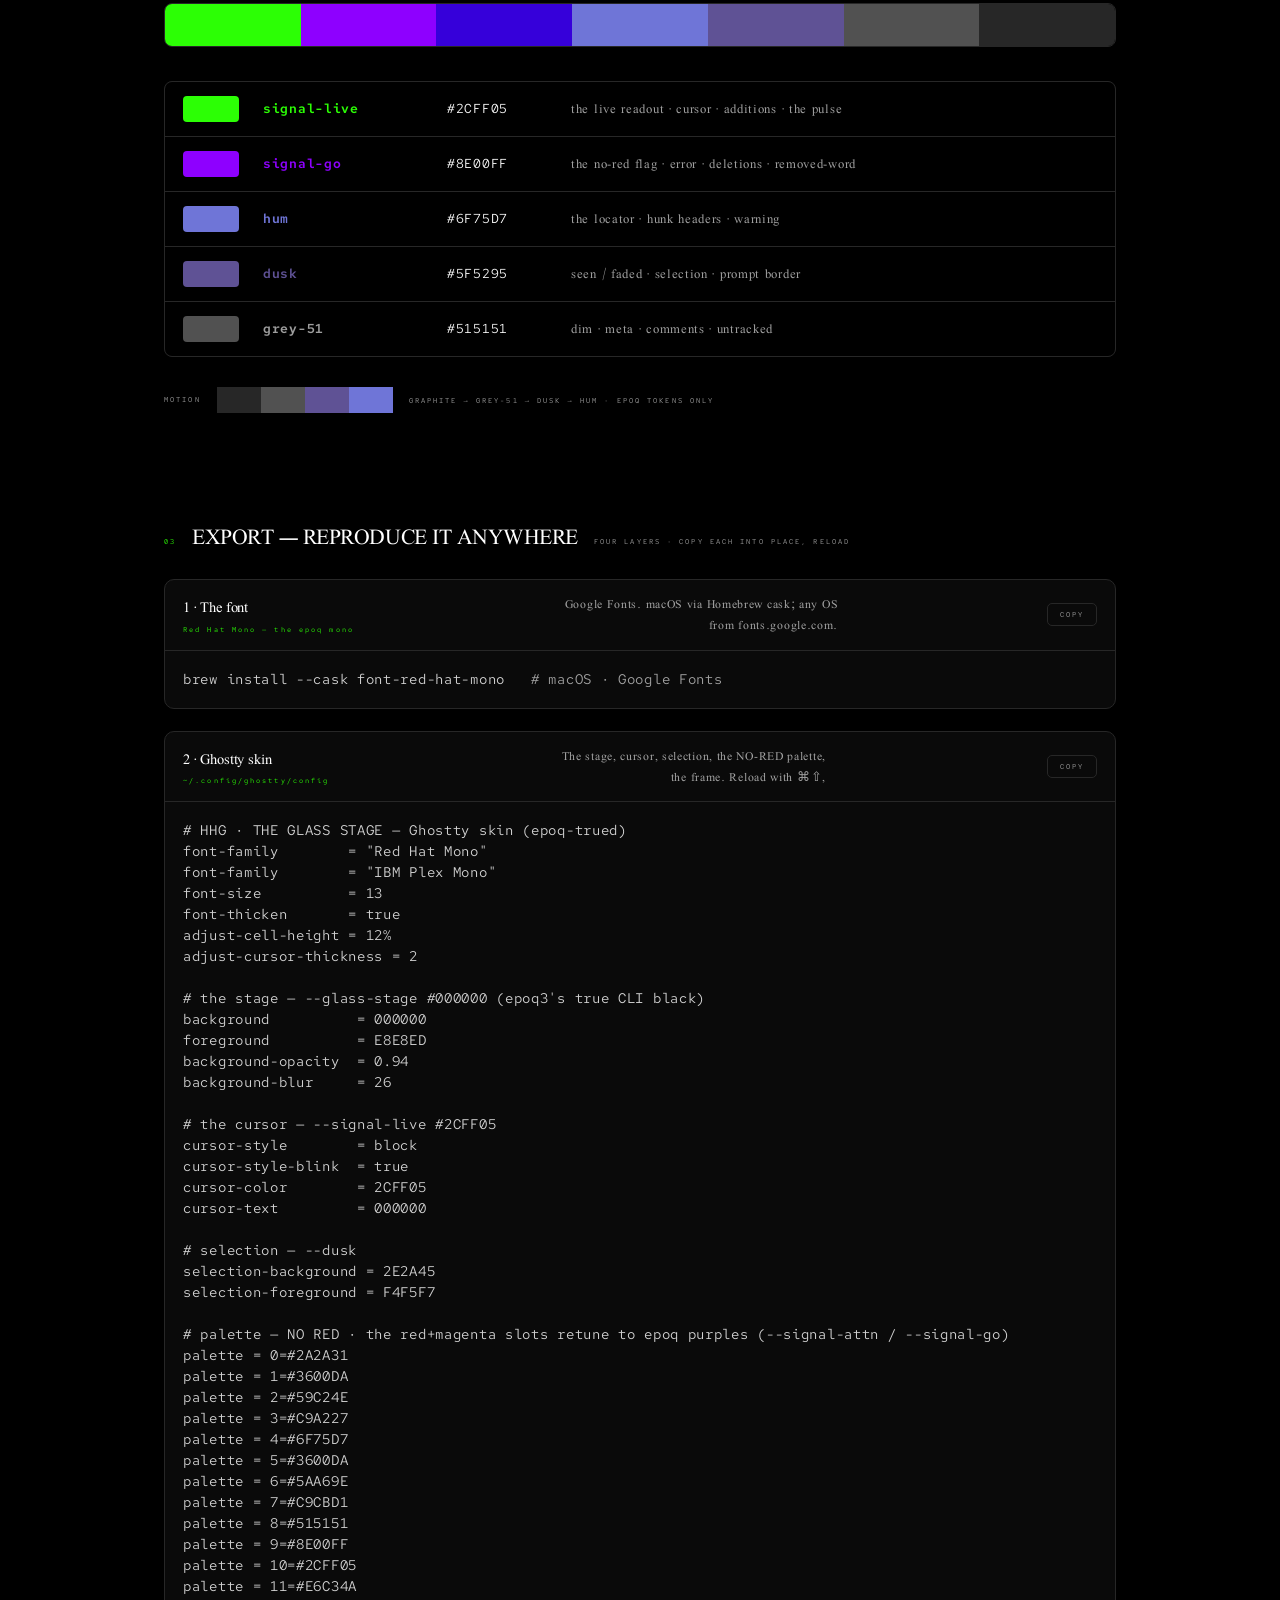
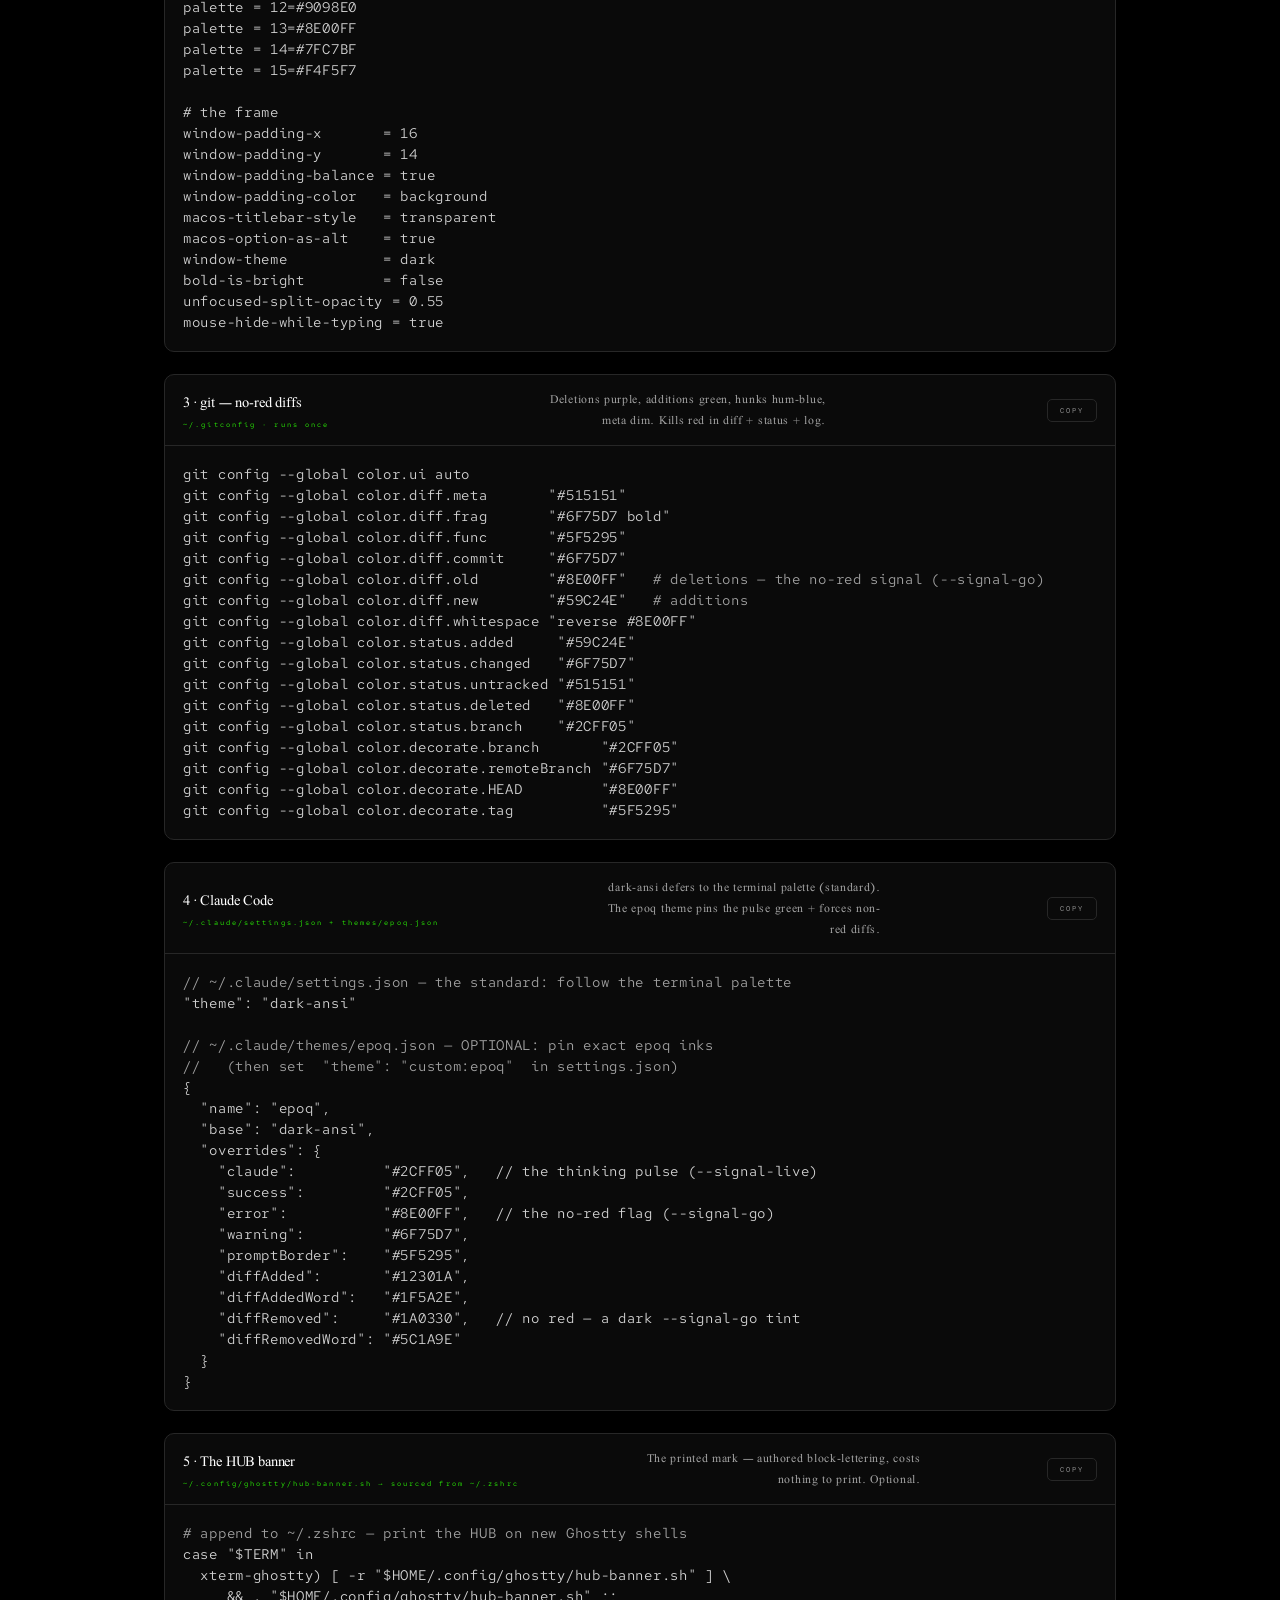
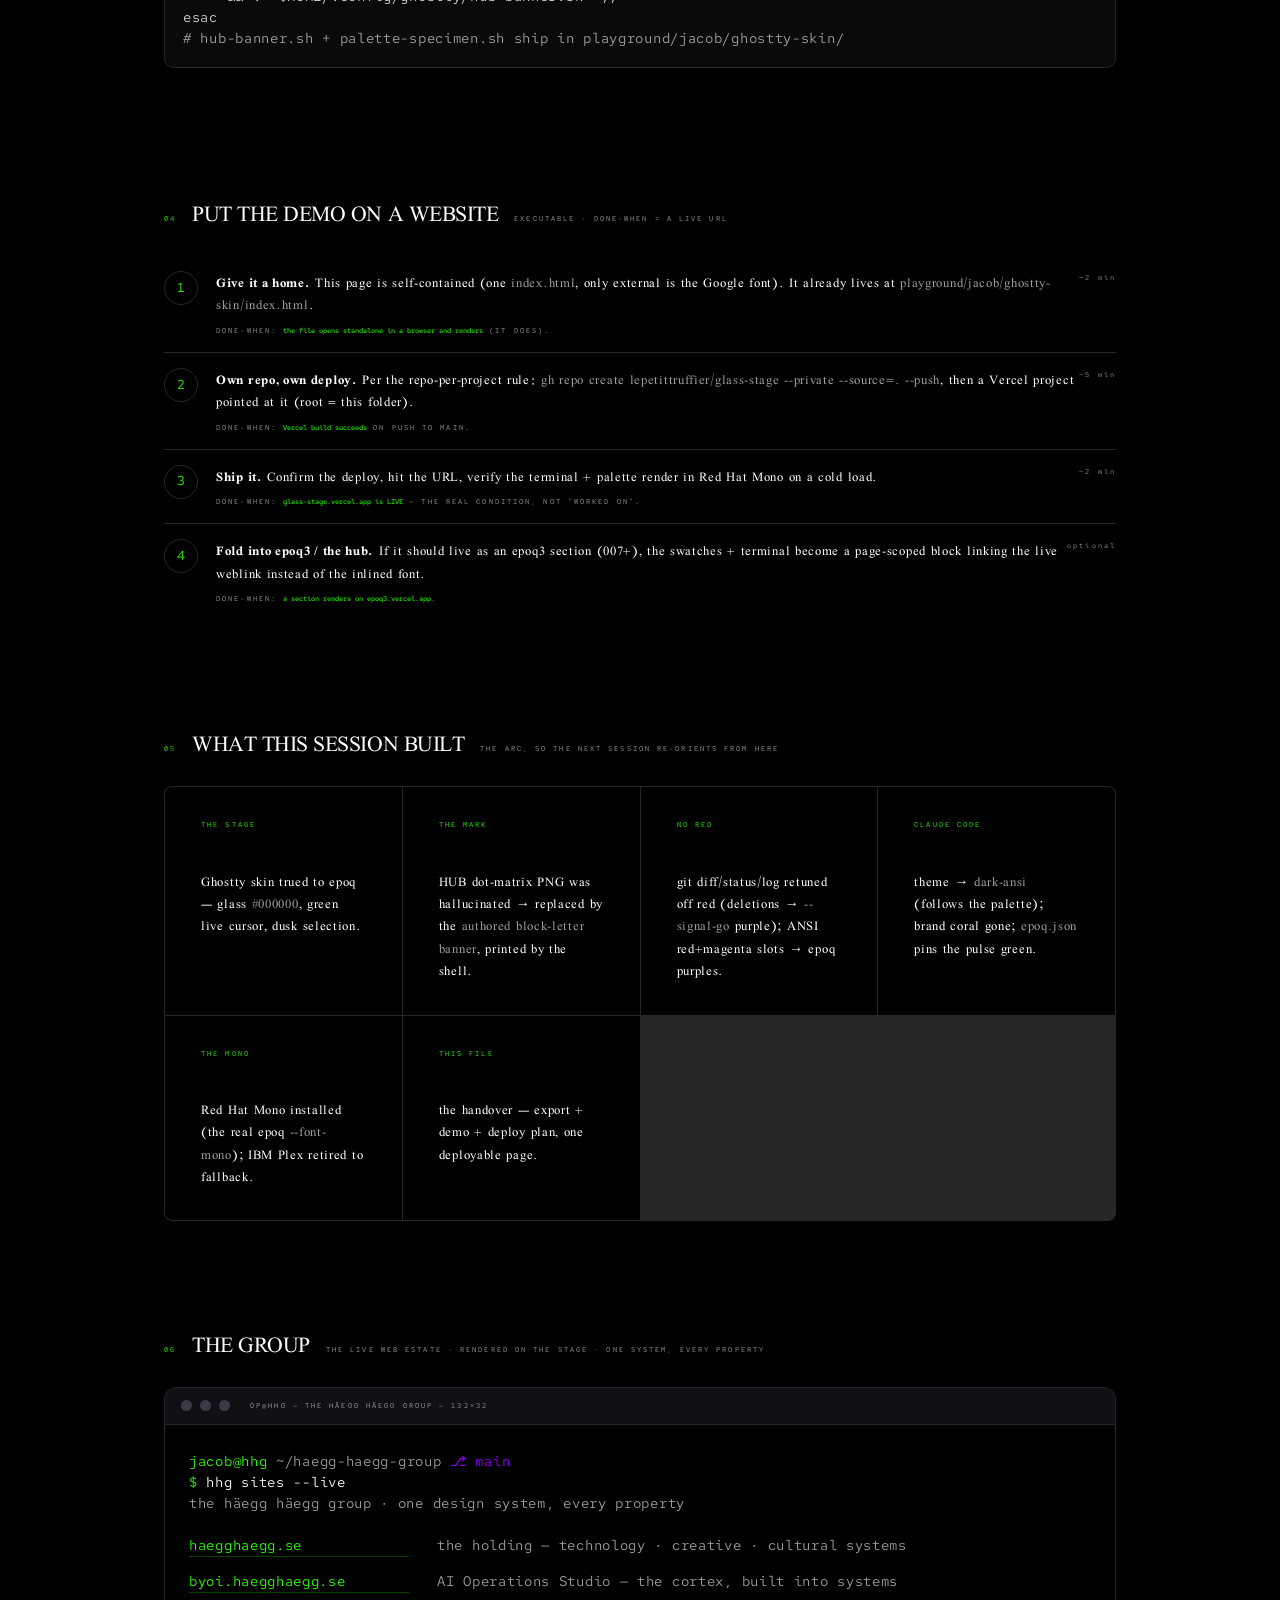
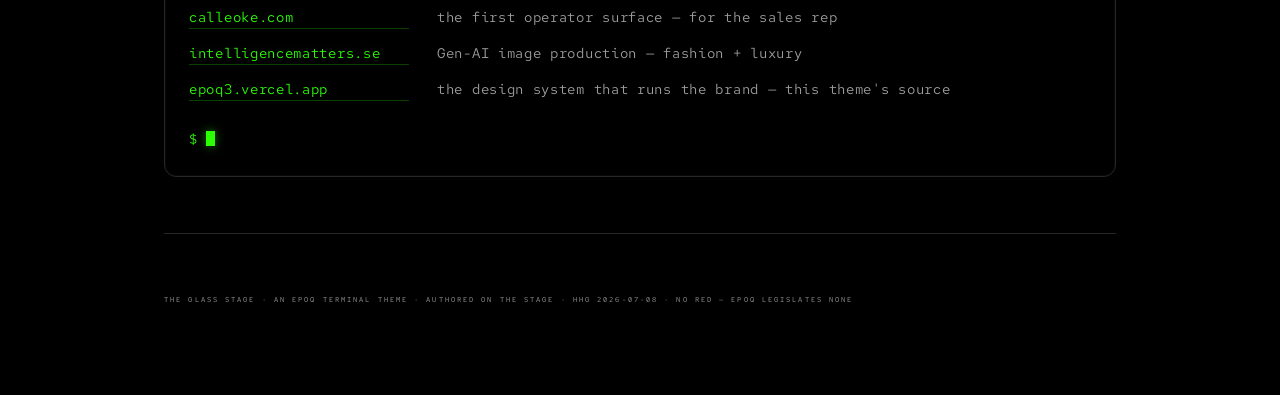
==== commit 8c04b1fe: "THE GROUP restyled as a terminal window (matches the live-stage section) — prompt + `hhg sites --liv" ====
--- a/demo/index.html
+++ b/demo/index.html
@@ -132,16 +132,13 @@
   .prev .bd{font-family:var(--font-serif);font-size:14px;color:var(--paper)}
   .prev .bd .dim{color:var(--dim)}
 
-  /* ── the group — the live web estate, each domain glowing green (the one live signal) ── */
-  .group{display:grid;gap:1px;background:var(--line);border:1px solid var(--line);border-radius:8px;overflow:hidden}
-  .grow{display:grid;grid-template-columns:minmax(190px,1.1fr) 1.9fr auto;align-items:baseline;gap:12px 24px;
-    padding:20px 22px;background:var(--stage);border:0;text-decoration:none;transition:background .12s}
-  .grow:hover{background:var(--stage-2);border-bottom-color:transparent}
-  .gname{font-family:var(--font-serif);font-size:var(--fz-heading-3);letter-spacing:var(--track-heading-3);color:var(--paper);text-transform:uppercase}
-  .grole{font-family:var(--font-serif);font-size:14px;line-height:1.5;color:var(--dim)}
-  .gurl{font-family:var(--font-mono);font-size:var(--fz-mono-6);letter-spacing:var(--track-mono-6);text-transform:uppercase;
-    color:var(--live);white-space:nowrap;justify-self:end}
-  .grow:hover .gurl{text-shadow:0 0 12px #2cff0544}
+  /* ── the group — the live web estate, rendered as terminal output (the 01 register) ── */
+  .grouplist{white-space:normal;margin-top:14px;display:flex;flex-direction:column}
+  .grow{display:grid;grid-template-columns:minmax(220px,auto) 1fr;gap:8px 28px;align-items:baseline;
+    padding:7px 0;border:0;text-decoration:none}
+  .gdom{color:var(--live);white-space:nowrap;border-bottom:1px solid #2cff0540;text-shadow:0 0 12px #2cff0522}
+  .grow:hover .gdom{border-bottom-color:var(--live);text-shadow:0 0 14px #2cff0555}
+  .gdesc{color:var(--dim)}
 
   footer{padding:60px 0 90px;font-family:var(--font-mono);color:var(--dim);font-size:var(--fz-mono-6);
     letter-spacing:var(--track-mono-6);text-transform:uppercase}
@@ -149,7 +146,7 @@
     .sw{grid-template-columns:44px 1fr;grid-template-areas:"chip tok" "chip hex" "chip role"}
     .sw .chip{grid-area:chip} .sw .role{font-size:13px}
     .card-h{flex-wrap:wrap} .card-h .what{text-align:left}
-    .grow{grid-template-columns:1fr;gap:6px} .gurl{justify-self:start}
+    .grow{grid-template-columns:1fr;gap:2px;padding:9px 0}
   }
 </style>
 </head>
@@ -396,28 +393,19 @@
 
   <!-- ── THE GROUP ─────────────────────────────────────── -->
   <section>
-    <div class="sechead"><span class="n">06</span><h2>The group</h2><span class="t">Häegg Häegg Group · the live web estate · one system, every property</span></div>
-    <div class="group">
-      <a class="grow" href="https://haegghaegg.se" target="_blank" rel="noopener">
-        <span class="gname">Häegg Häegg Group</span>
-        <span class="grole">the holding — ventures across technology, creative production, and cultural systems</span>
-        <span class="gurl">haegghaegg.se ↗</span></a>
-      <a class="grow" href="https://byoi.haegghaegg.se" target="_blank" rel="noopener">
-        <span class="gname">BYOI</span>
-        <span class="grole">AI Operations Studio — the cortex, built into systems for owner-operators</span>
-        <span class="gurl">byoi.haegghaegg.se ↗</span></a>
-      <a class="grow" href="https://calleoke.com" target="_blank" rel="noopener">
-        <span class="gname">Calleoke</span>
-        <span class="grole">the first operator surface — a role-shaped client of the CompanyOS, for the sales rep</span>
-        <span class="gurl">calleoke.com ↗</span></a>
-      <a class="grow" href="https://intelligencematters.se" target="_blank" rel="noopener">
-        <span class="gname">Intelligence Matters</span>
-        <span class="grole">Gen-AI image production for fashion + luxury — the creative voice up front, HHG operations behind</span>
-        <span class="gurl">intelligencematters.se ↗</span></a>
-      <a class="grow" href="https://epoq3.vercel.app" target="_blank" rel="noopener">
-        <span class="gname">EPOQ III</span>
-        <span class="grole">the design system that runs the brand, unsupervised — this theme's source</span>
-        <span class="gurl">epoq3.vercel.app ↗</span></a>
+    <div class="sechead"><span class="n">06</span><h2>The group</h2><span class="t">the live web estate · rendered on the stage · one system, every property</span></div>
+    <div class="term">
+      <div class="term-bar"><span class="dot a"></span><span class="dot b"></span><span class="dot c"></span>
+        <span class="term-title">op@hhg — the häegg häegg group — 132×32</span></div>
+      <div class="term-body"><span class="live">jacob@hhg</span> <span class="dim">~/haegg-haegg-group</span> <span class="flag">⎇ main</span>
+<span class="live">$</span> hhg sites --live
+<span class="dim">the häegg häegg group · one design system, every property</span>
+<div class="grouplist">      <a class="grow" href="https://haegghaegg.se" target="_blank" rel="noopener"><span class="gdom">haegghaegg.se</span><span class="gdesc">the holding — technology · creative · cultural systems</span></a>
+      <a class="grow" href="https://byoi.haegghaegg.se" target="_blank" rel="noopener"><span class="gdom">byoi.haegghaegg.se</span><span class="gdesc">AI Operations Studio — the cortex, built into systems</span></a>
+      <a class="grow" href="https://calleoke.com" target="_blank" rel="noopener"><span class="gdom">calleoke.com</span><span class="gdesc">the first operator surface — for the sales rep</span></a>
+      <a class="grow" href="https://intelligencematters.se" target="_blank" rel="noopener"><span class="gdom">intelligencematters.se</span><span class="gdesc">Gen-AI image production — fashion + luxury</span></a>
+      <a class="grow" href="https://epoq3.vercel.app" target="_blank" rel="noopener"><span class="gdom">epoq3.vercel.app</span><span class="gdesc">the design system that runs the brand — this theme's source</span></a></div>
+<span class="live">$</span> <span class="cur"></span></div>
     </div>
   </section>
 
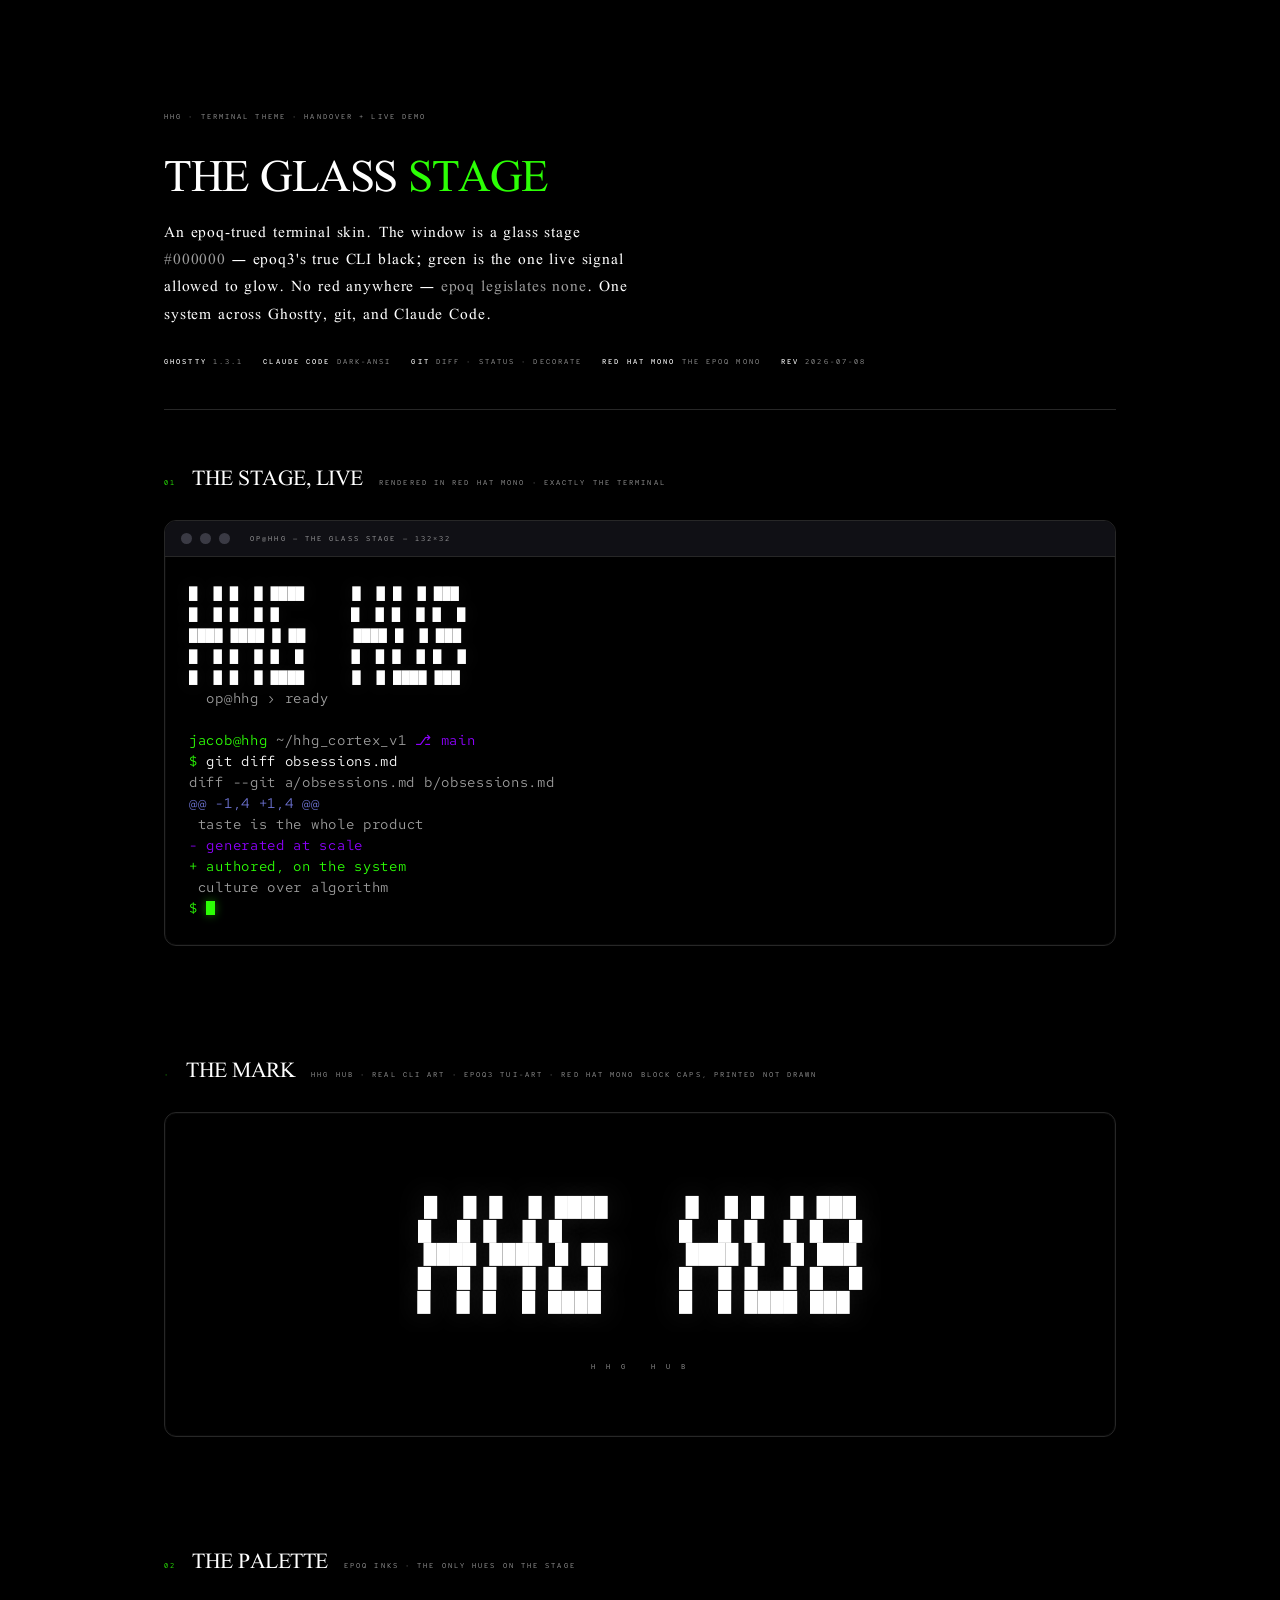
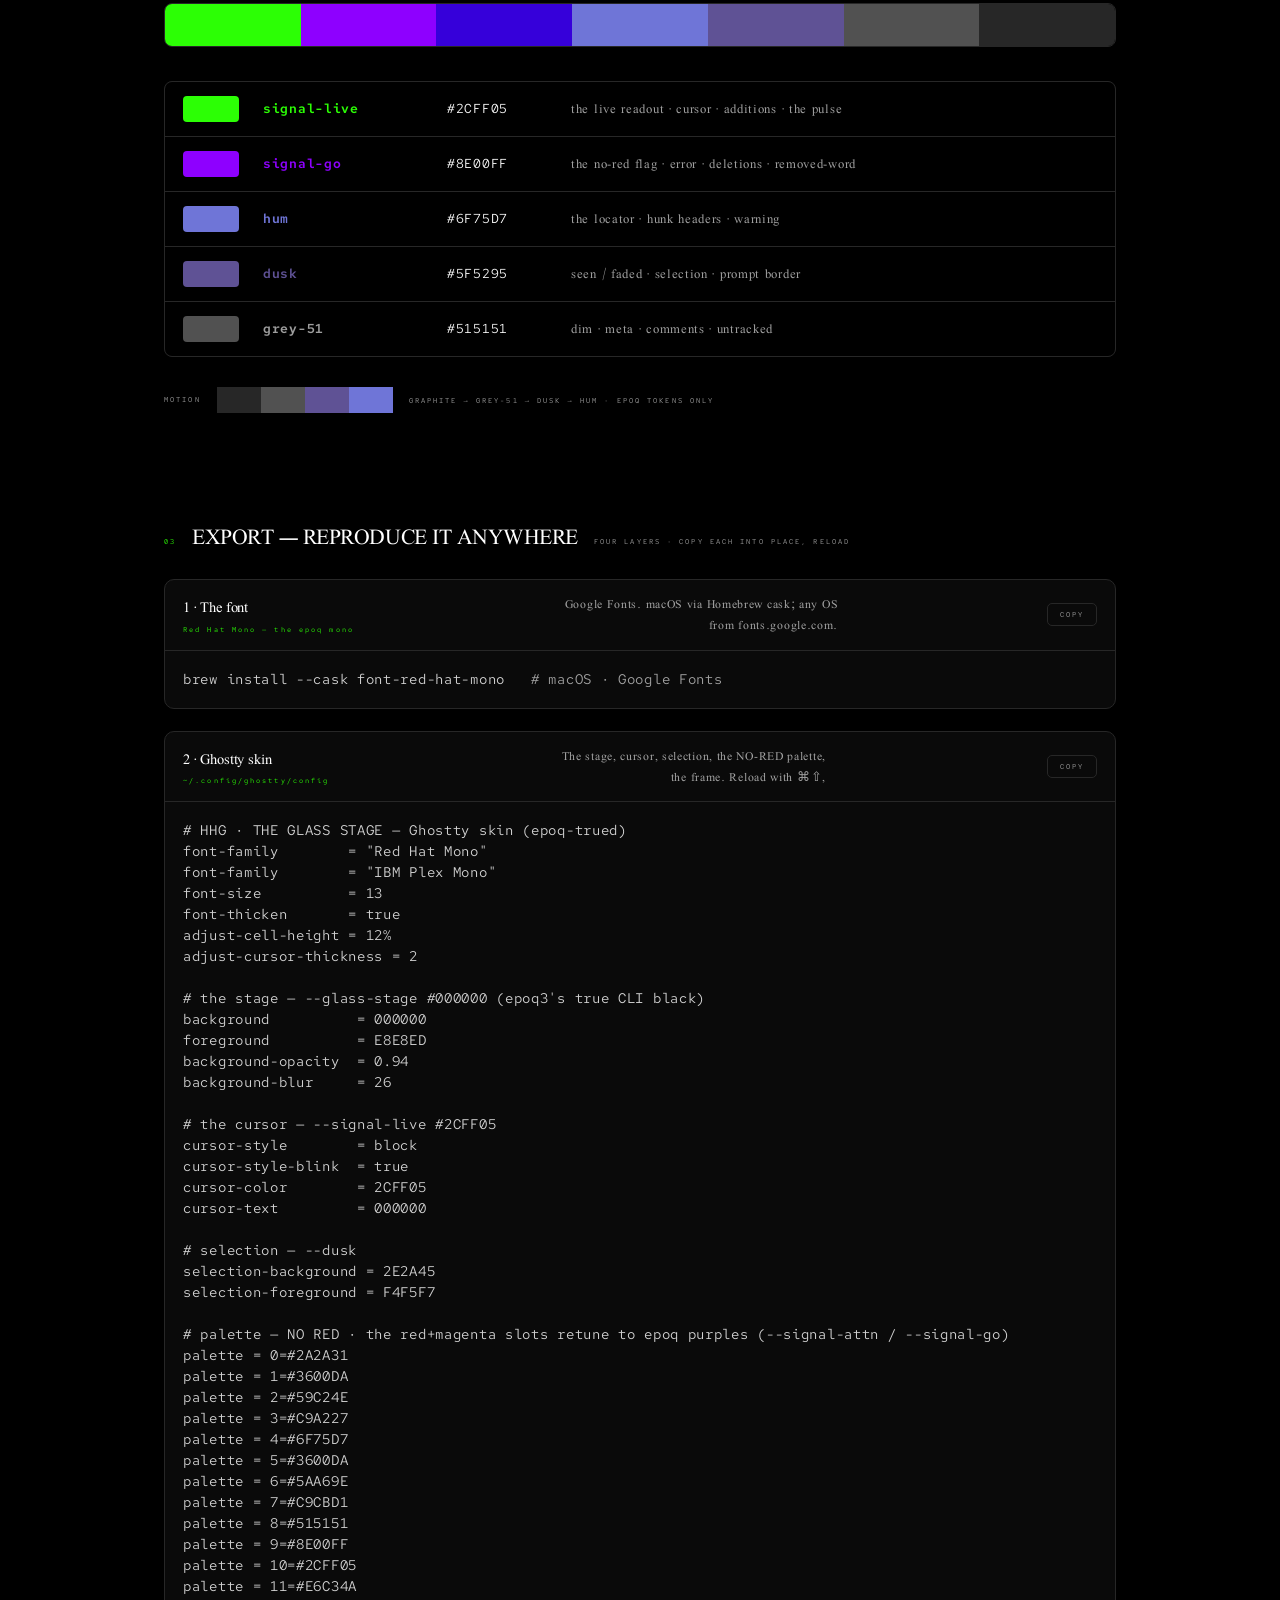
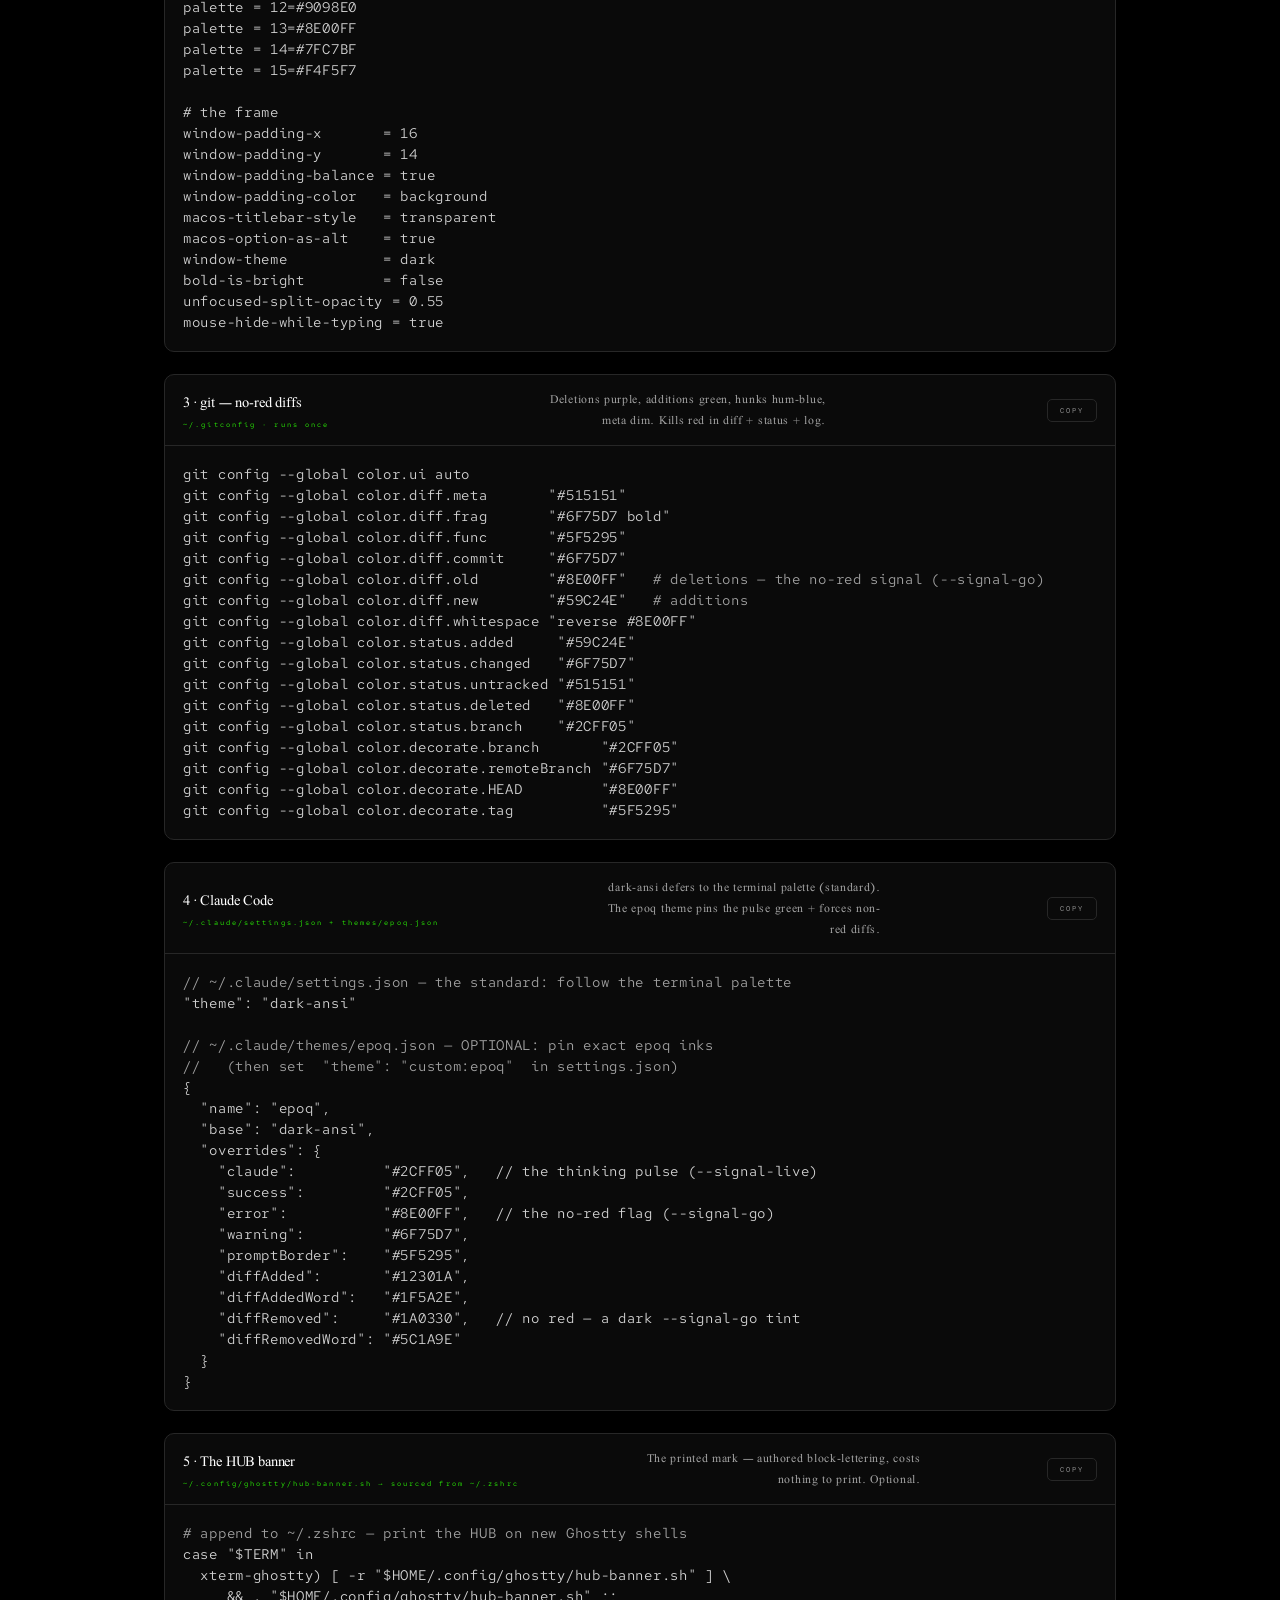
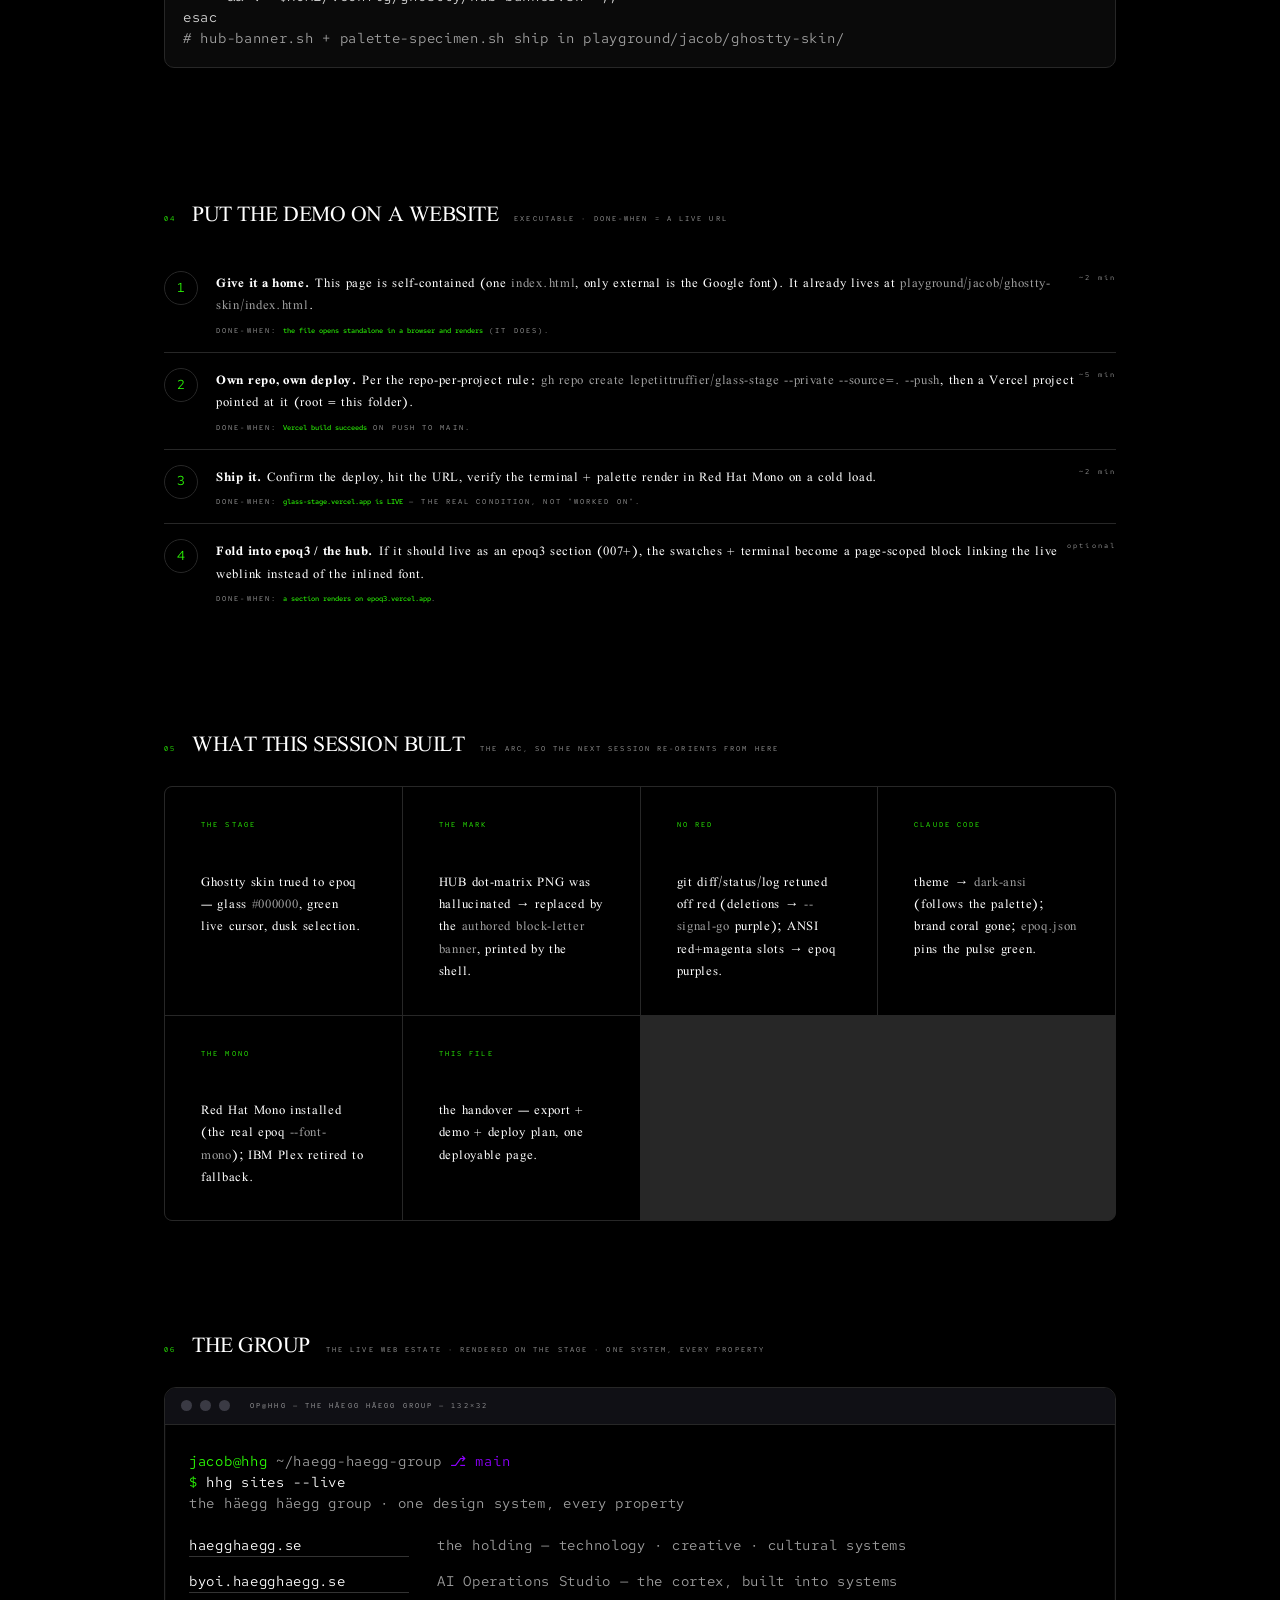
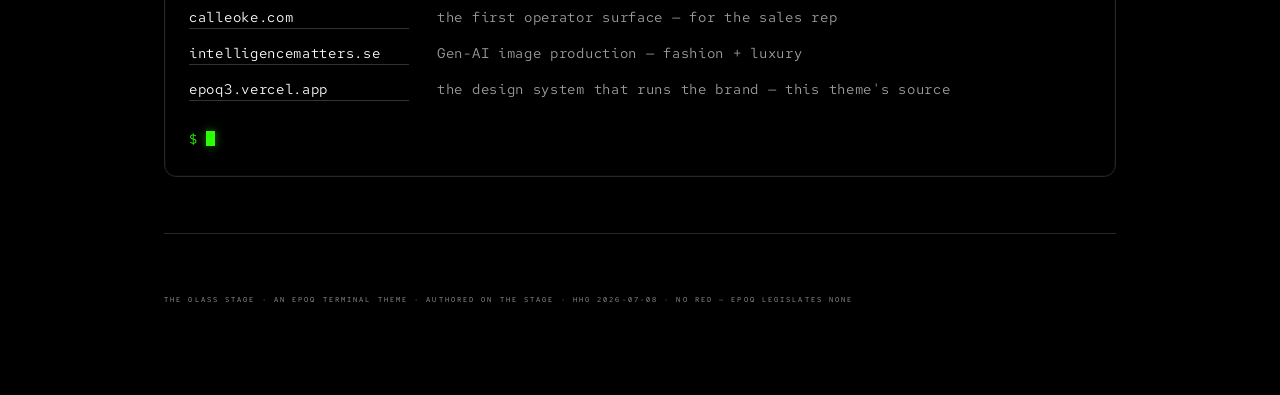
==== commit 1091e63b: "THE GROUP: domains render white, green reserved for the prompt + hover (dial back the green)" ====
--- a/demo/index.html
+++ b/demo/index.html
@@ -136,8 +136,8 @@
   .grouplist{white-space:normal;margin-top:14px;display:flex;flex-direction:column}
   .grow{display:grid;grid-template-columns:minmax(220px,auto) 1fr;gap:8px 28px;align-items:baseline;
     padding:7px 0;border:0;text-decoration:none}
-  .gdom{color:var(--live);white-space:nowrap;border-bottom:1px solid #2cff0540;text-shadow:0 0 12px #2cff0522}
-  .grow:hover .gdom{border-bottom-color:var(--live);text-shadow:0 0 14px #2cff0555}
+  .gdom{color:var(--paper);white-space:nowrap;border-bottom:1px solid rgba(255,255,255,.2);transition:color .12s,border-color .12s}
+  .grow:hover .gdom{color:var(--live);border-bottom-color:var(--live);text-shadow:0 0 14px #2cff0555}
   .gdesc{color:var(--dim)}
 
   footer{padding:60px 0 90px;font-family:var(--font-mono);color:var(--dim);font-size:var(--fz-mono-6);
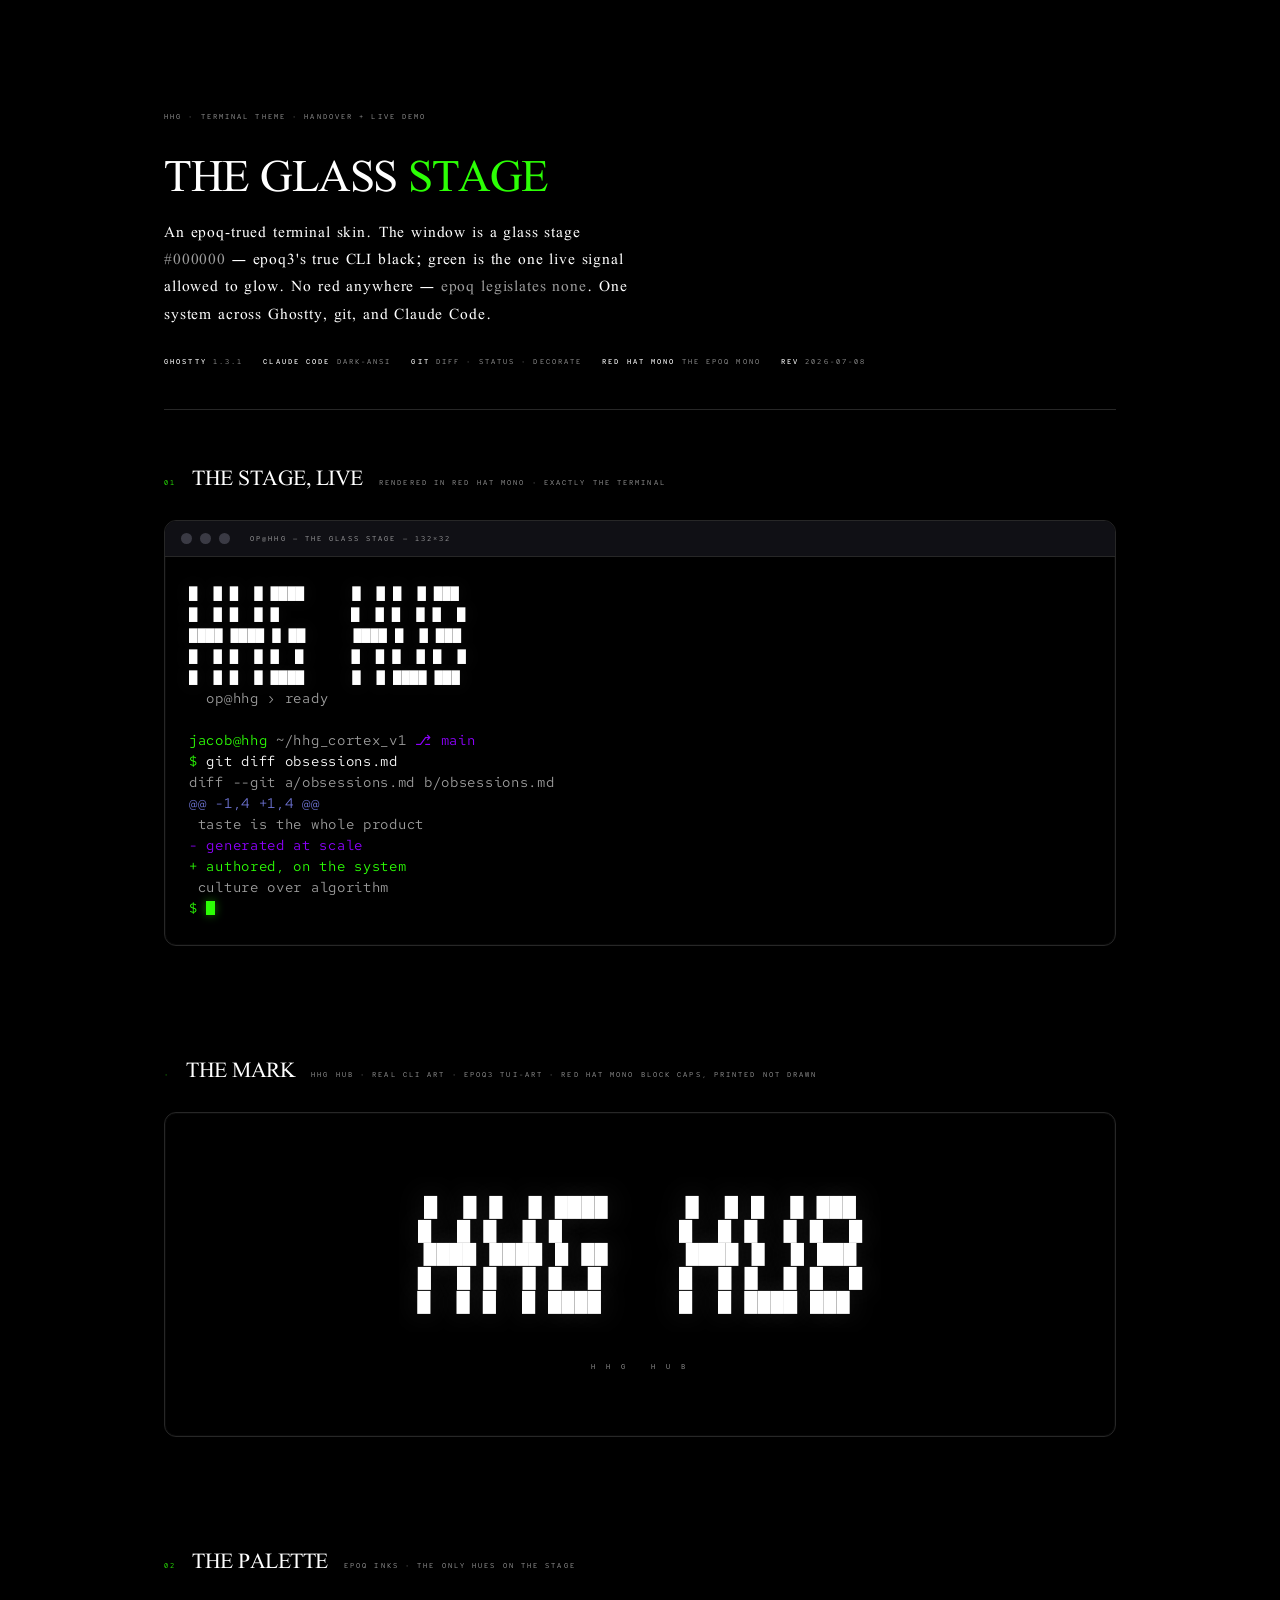
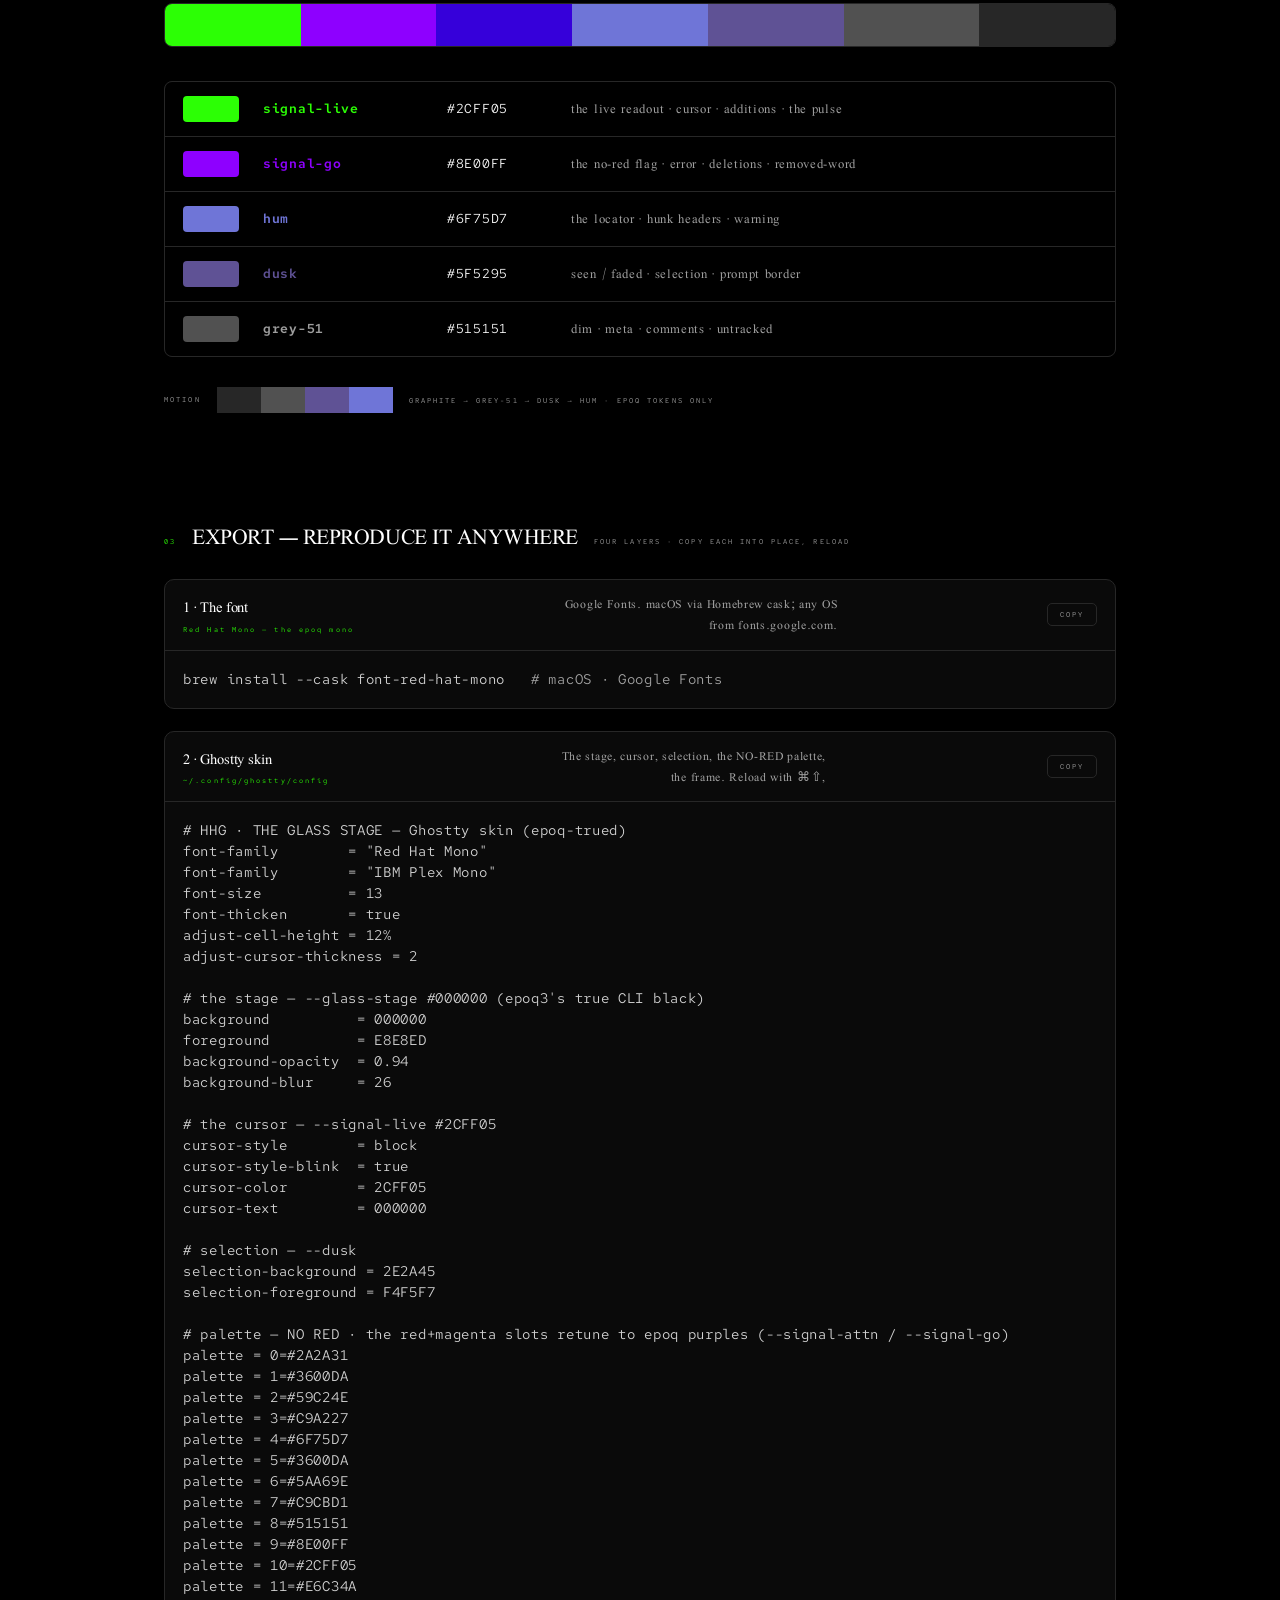
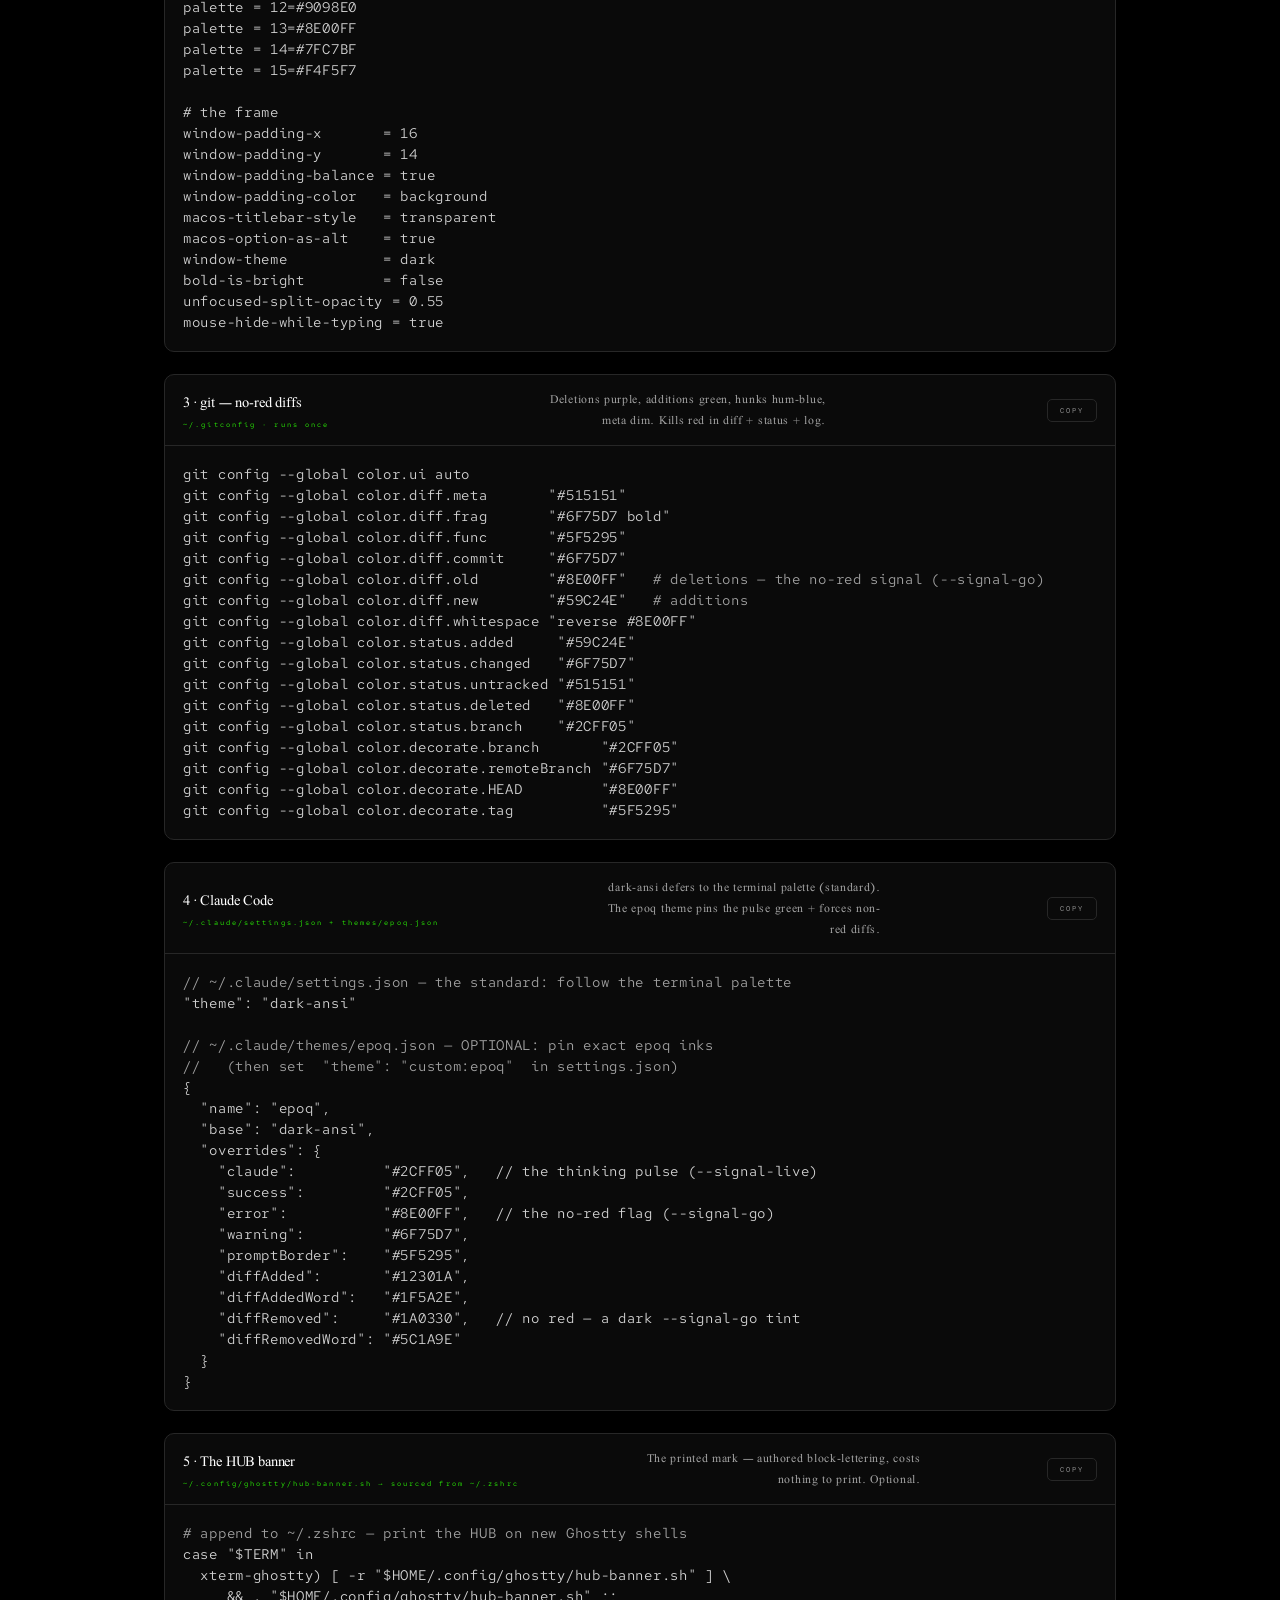
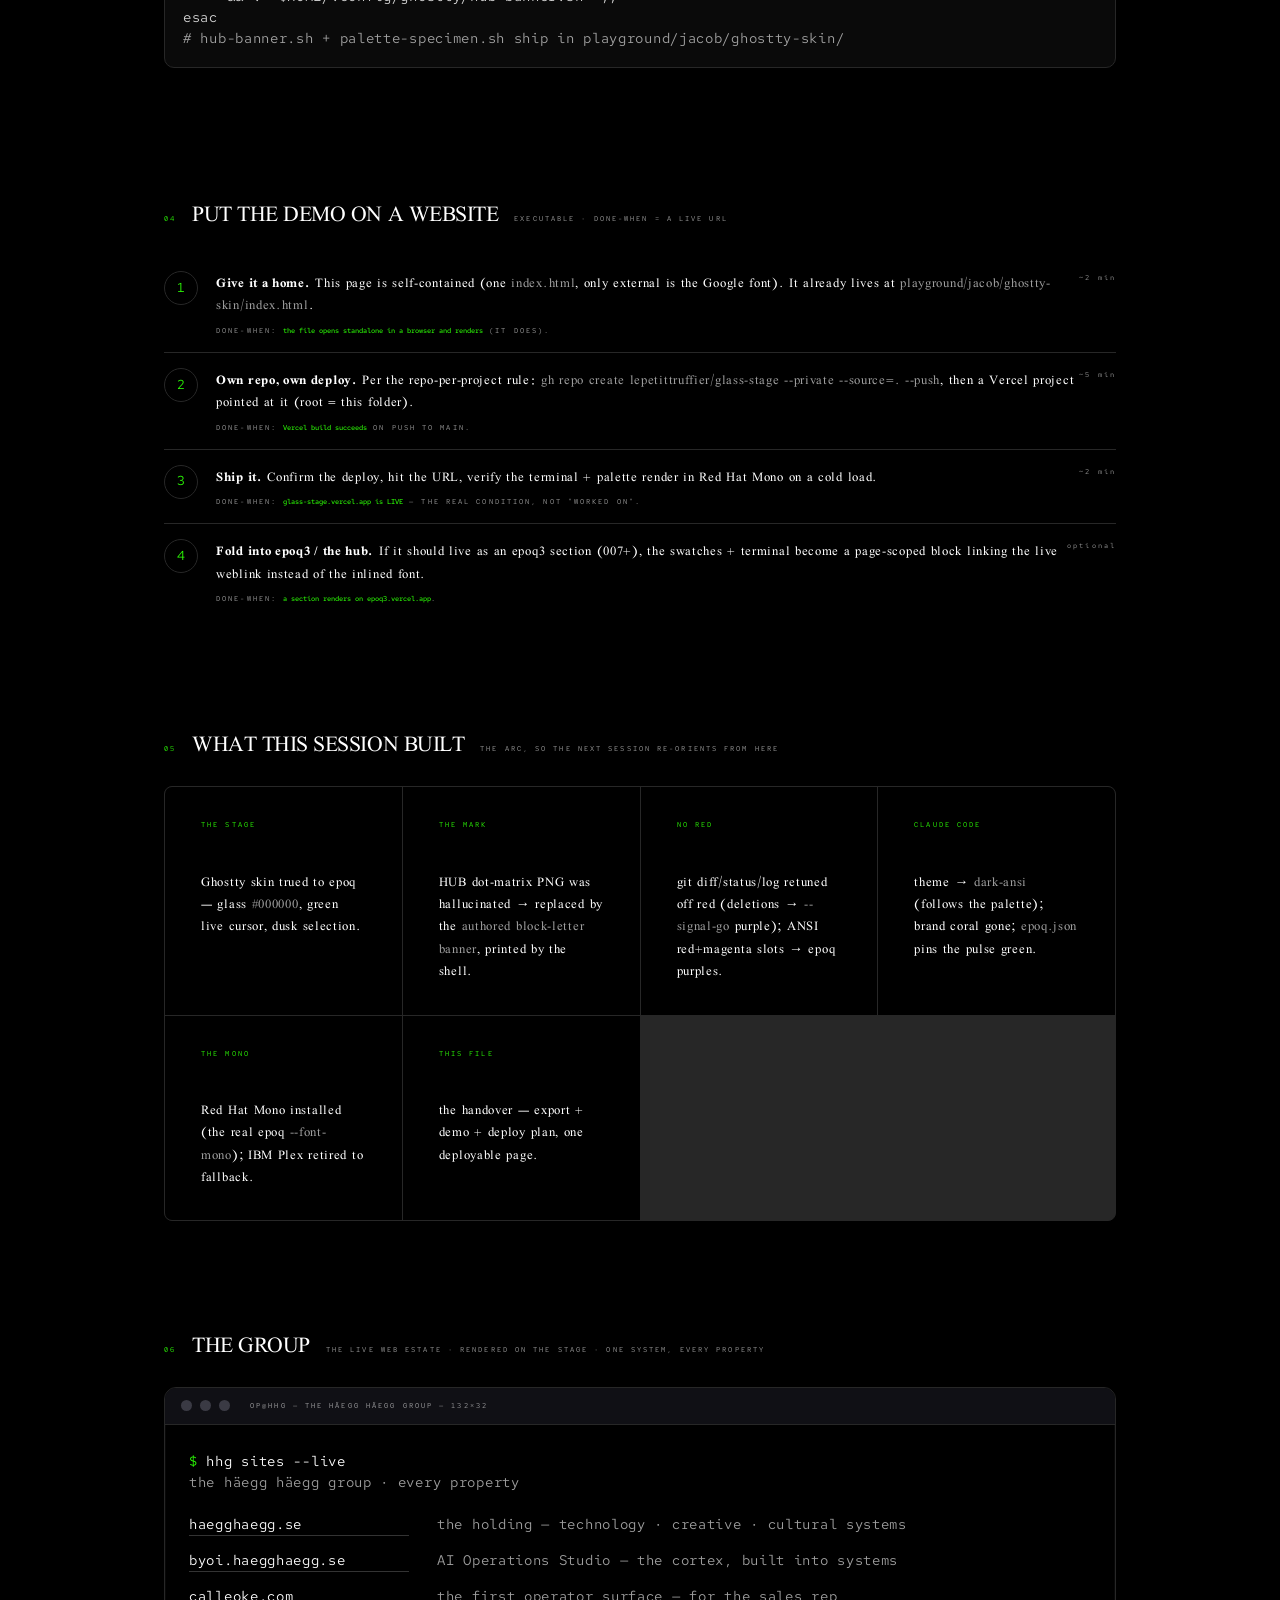
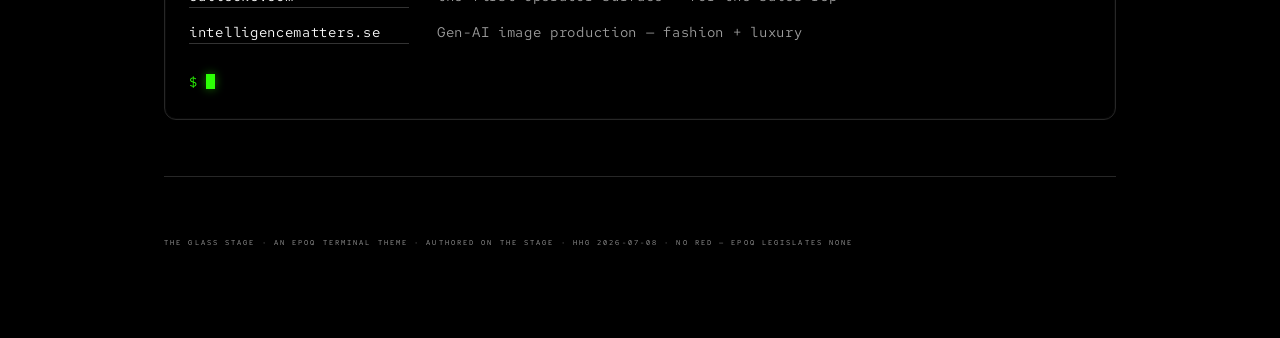
==== commit 92946235: "THE GROUP: clean footer byline — 4 public venture sites, drop epoq3/design-system ref + the jacob@hh" ====
--- a/demo/index.html
+++ b/demo/index.html
@@ -397,14 +397,12 @@
     <div class="term">
       <div class="term-bar"><span class="dot a"></span><span class="dot b"></span><span class="dot c"></span>
         <span class="term-title">op@hhg — the häegg häegg group — 132×32</span></div>
-      <div class="term-body"><span class="live">jacob@hhg</span> <span class="dim">~/haegg-haegg-group</span> <span class="flag">⎇ main</span>
-<span class="live">$</span> hhg sites --live
-<span class="dim">the häegg häegg group · one design system, every property</span>
+      <div class="term-body"><span class="live">$</span> hhg sites --live
+<span class="dim">the häegg häegg group · every property</span>
 <div class="grouplist">      <a class="grow" href="https://haegghaegg.se" target="_blank" rel="noopener"><span class="gdom">haegghaegg.se</span><span class="gdesc">the holding — technology · creative · cultural systems</span></a>
       <a class="grow" href="https://byoi.haegghaegg.se" target="_blank" rel="noopener"><span class="gdom">byoi.haegghaegg.se</span><span class="gdesc">AI Operations Studio — the cortex, built into systems</span></a>
       <a class="grow" href="https://calleoke.com" target="_blank" rel="noopener"><span class="gdom">calleoke.com</span><span class="gdesc">the first operator surface — for the sales rep</span></a>
-      <a class="grow" href="https://intelligencematters.se" target="_blank" rel="noopener"><span class="gdom">intelligencematters.se</span><span class="gdesc">Gen-AI image production — fashion + luxury</span></a>
-      <a class="grow" href="https://epoq3.vercel.app" target="_blank" rel="noopener"><span class="gdom">epoq3.vercel.app</span><span class="gdesc">the design system that runs the brand — this theme's source</span></a></div>
+      <a class="grow" href="https://intelligencematters.se" target="_blank" rel="noopener"><span class="gdom">intelligencematters.se</span><span class="gdesc">Gen-AI image production — fashion + luxury</span></a></div>
 <span class="live">$</span> <span class="cur"></span></div>
     </div>
   </section>
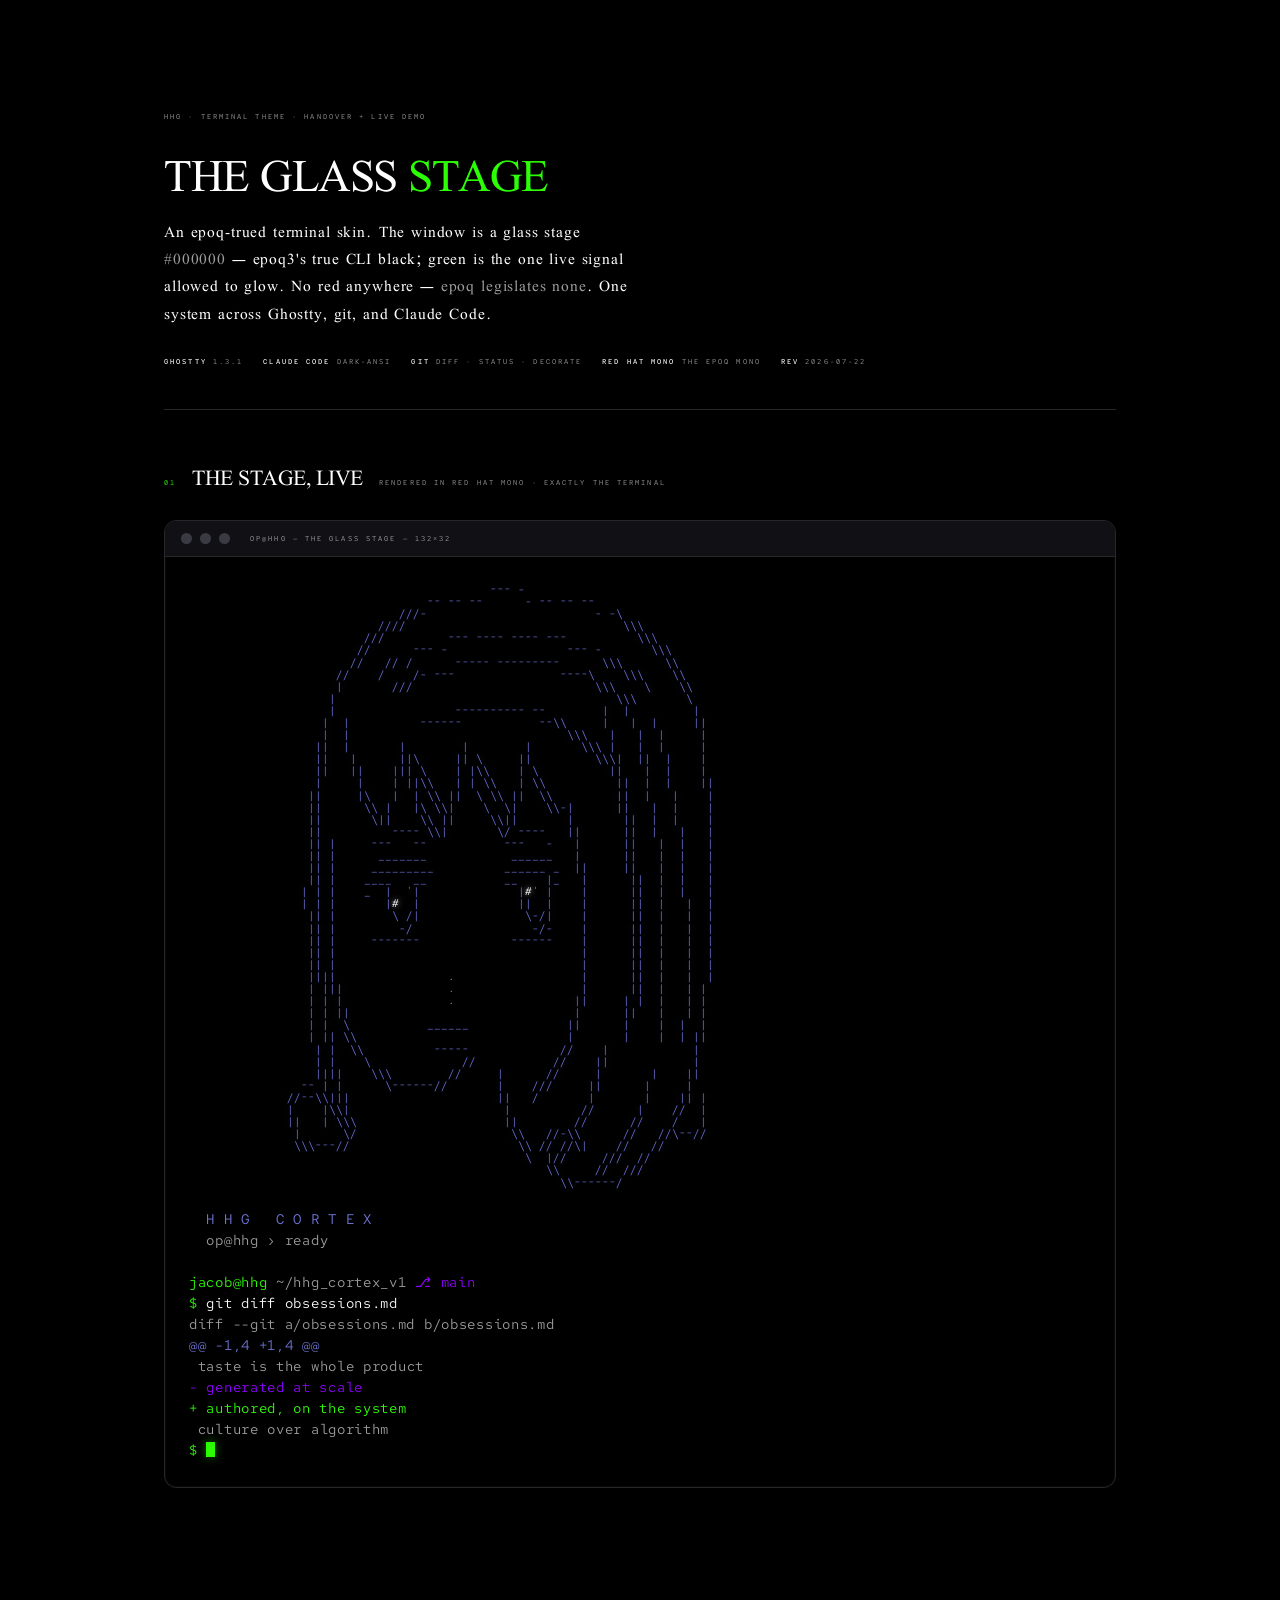
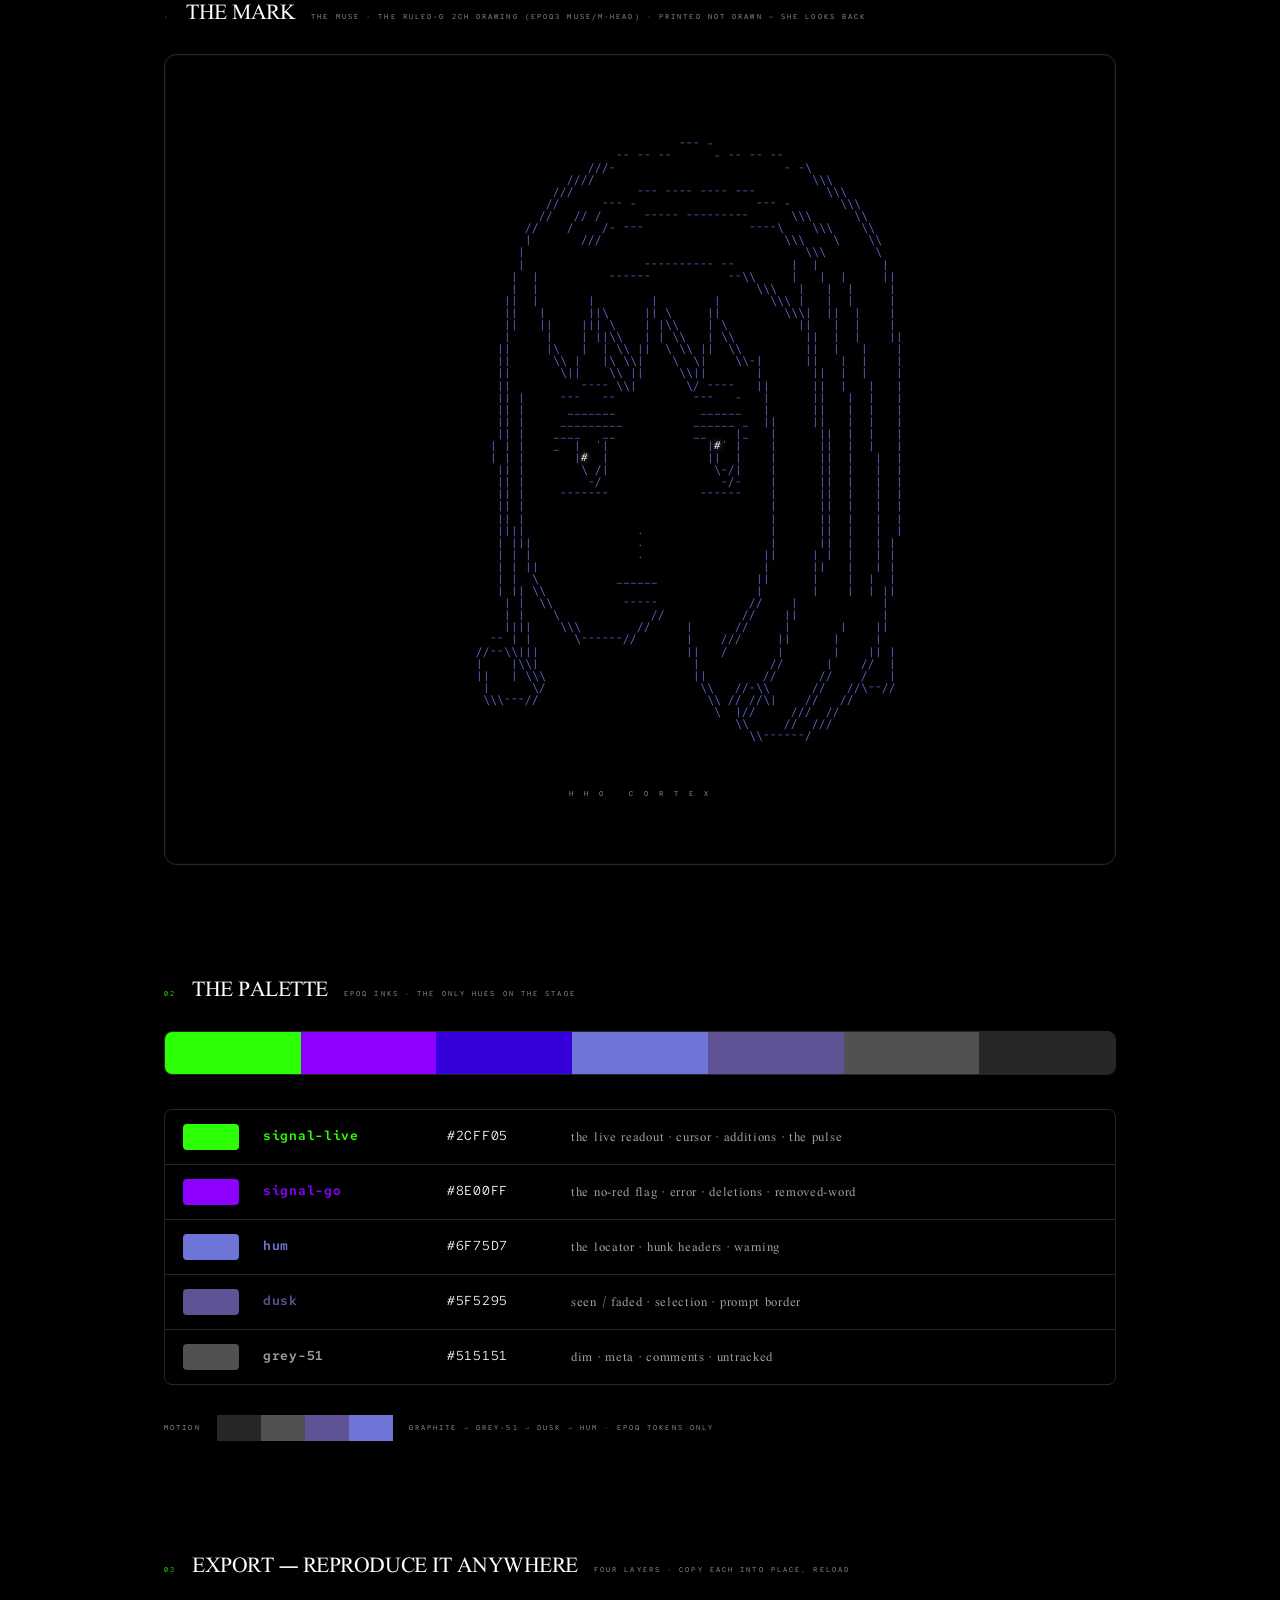
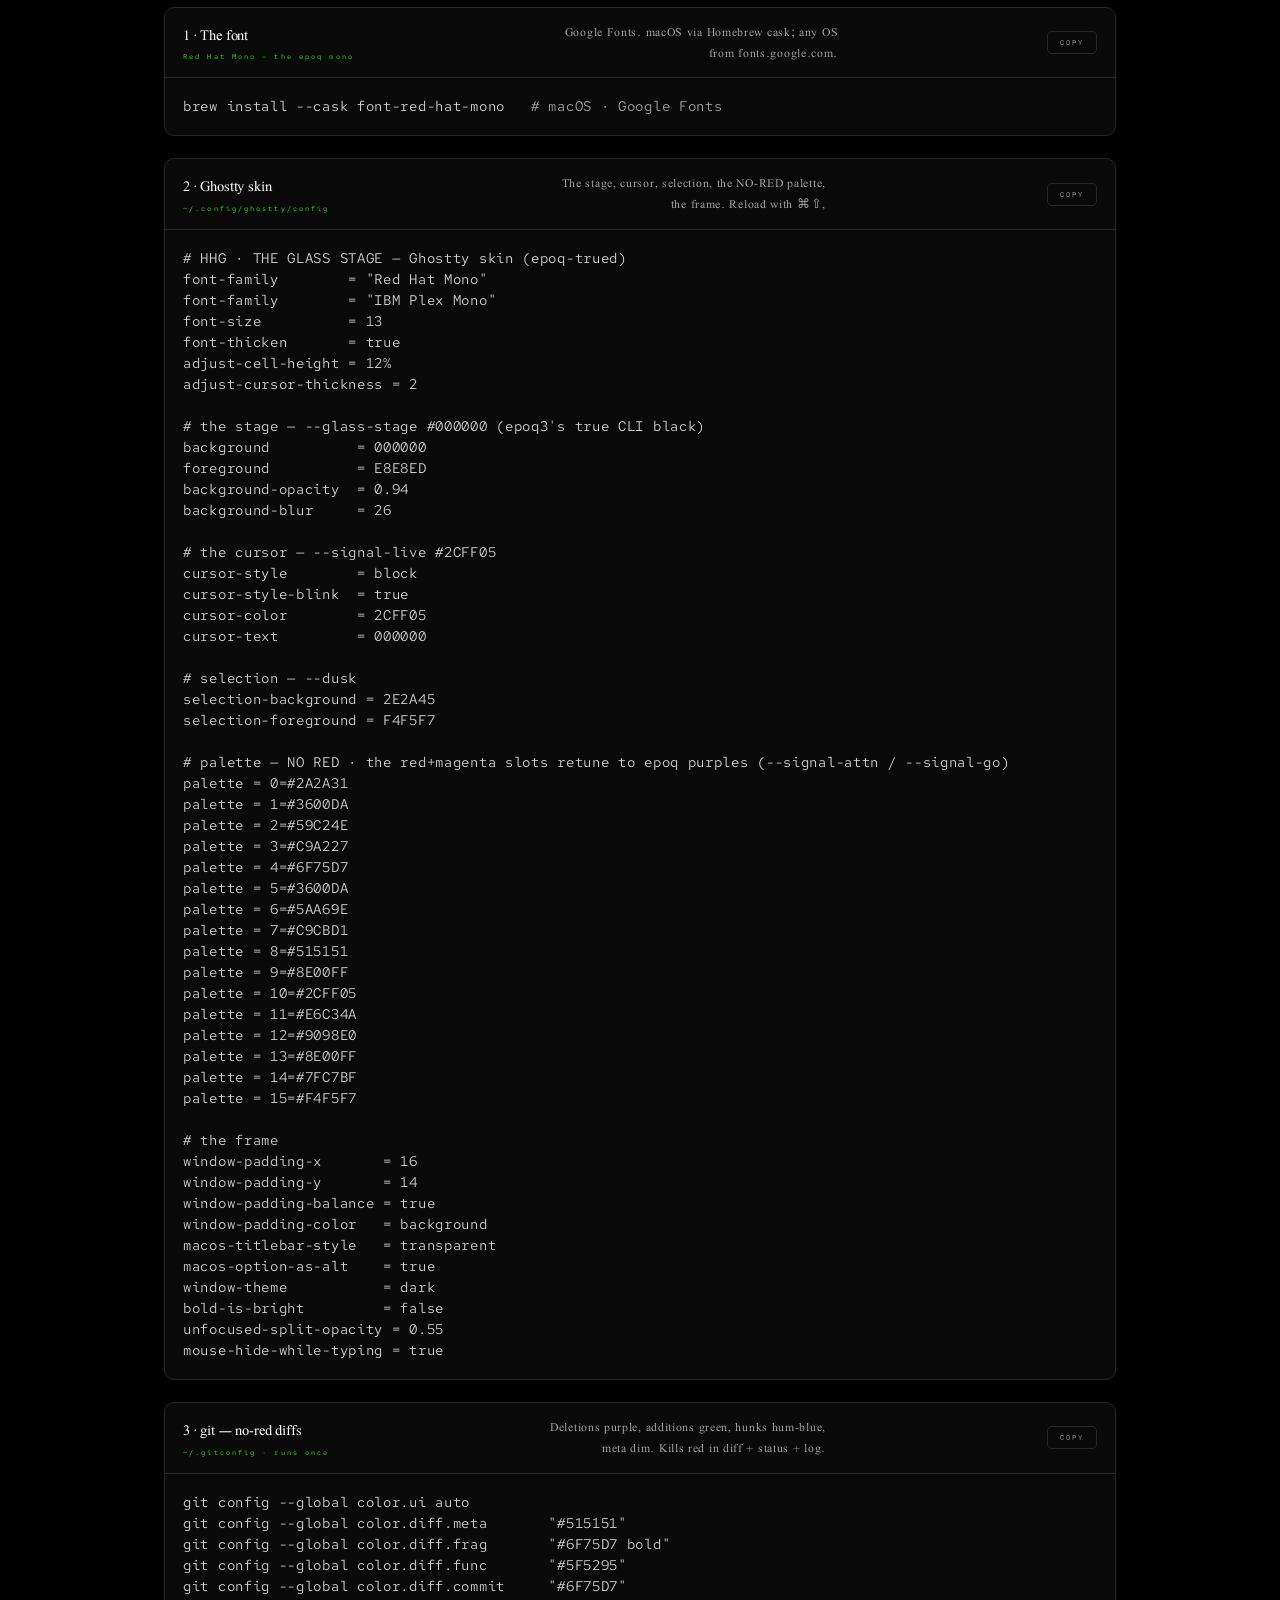
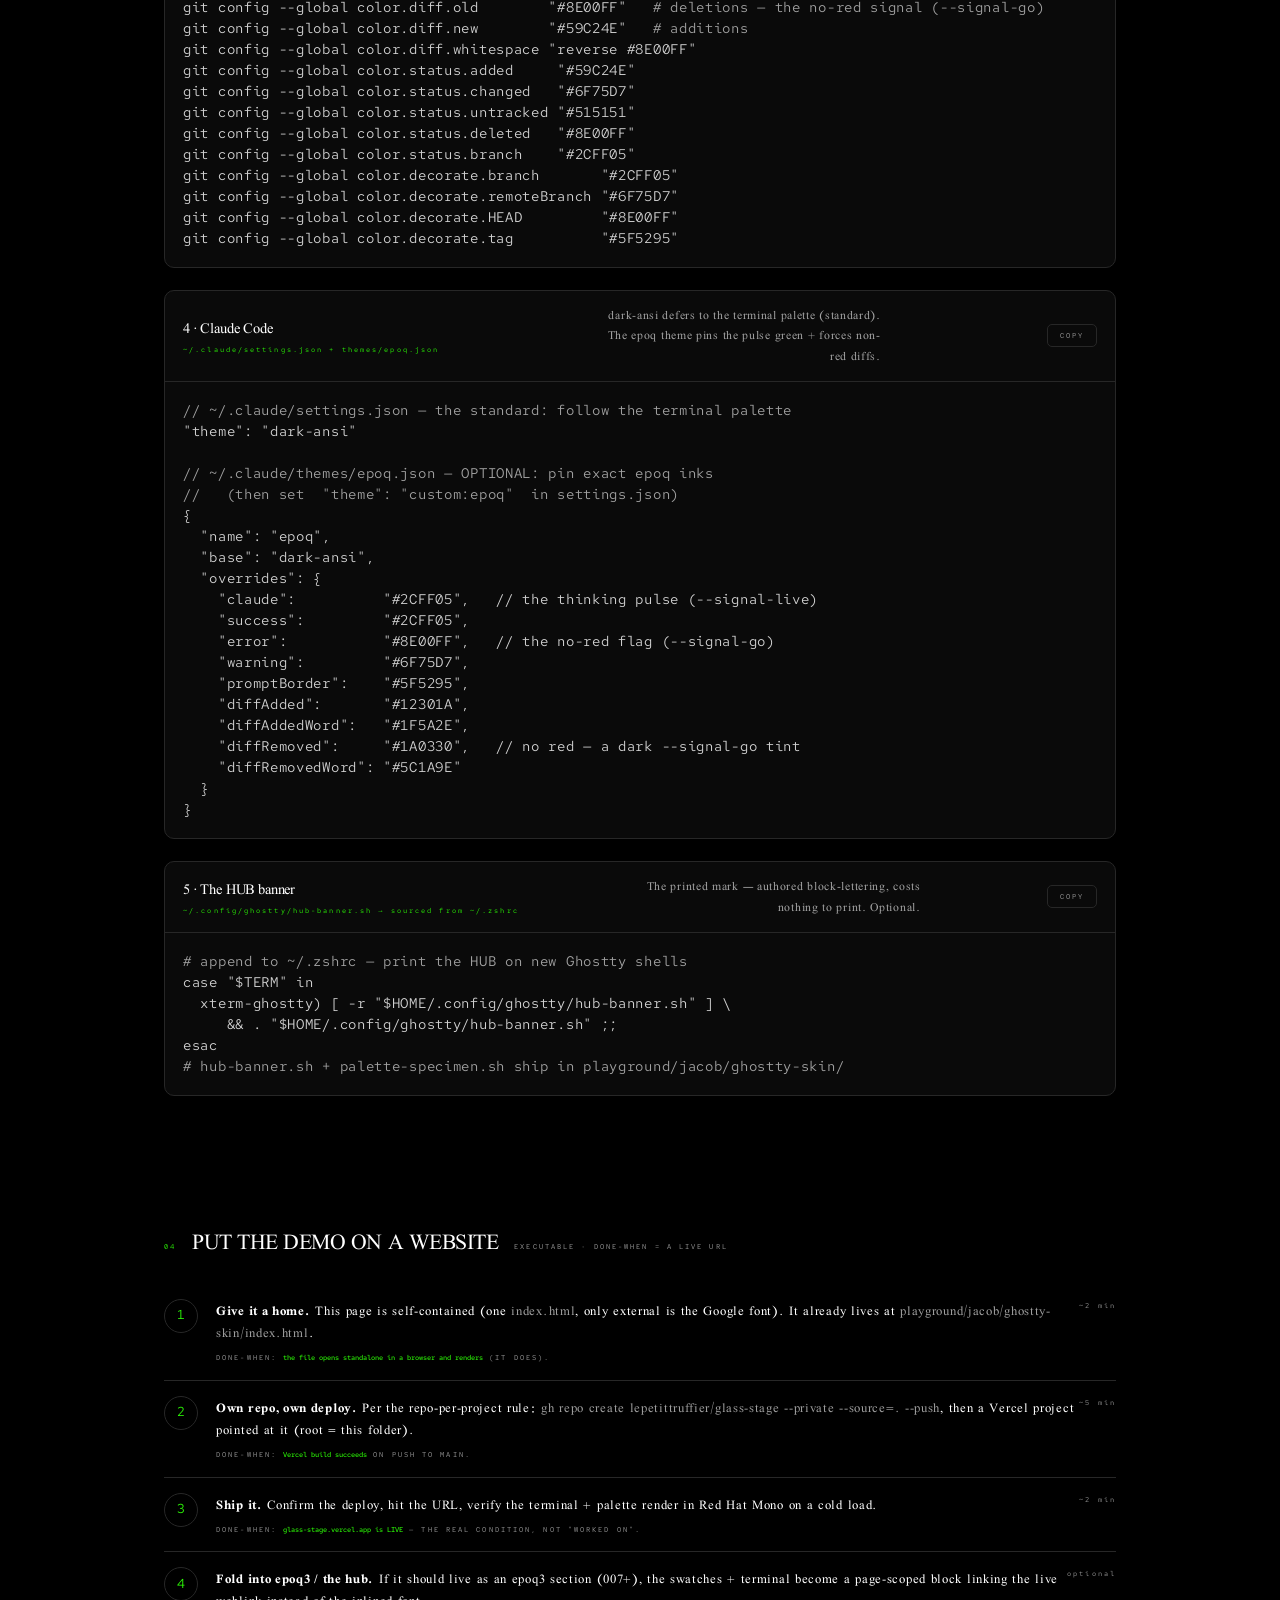
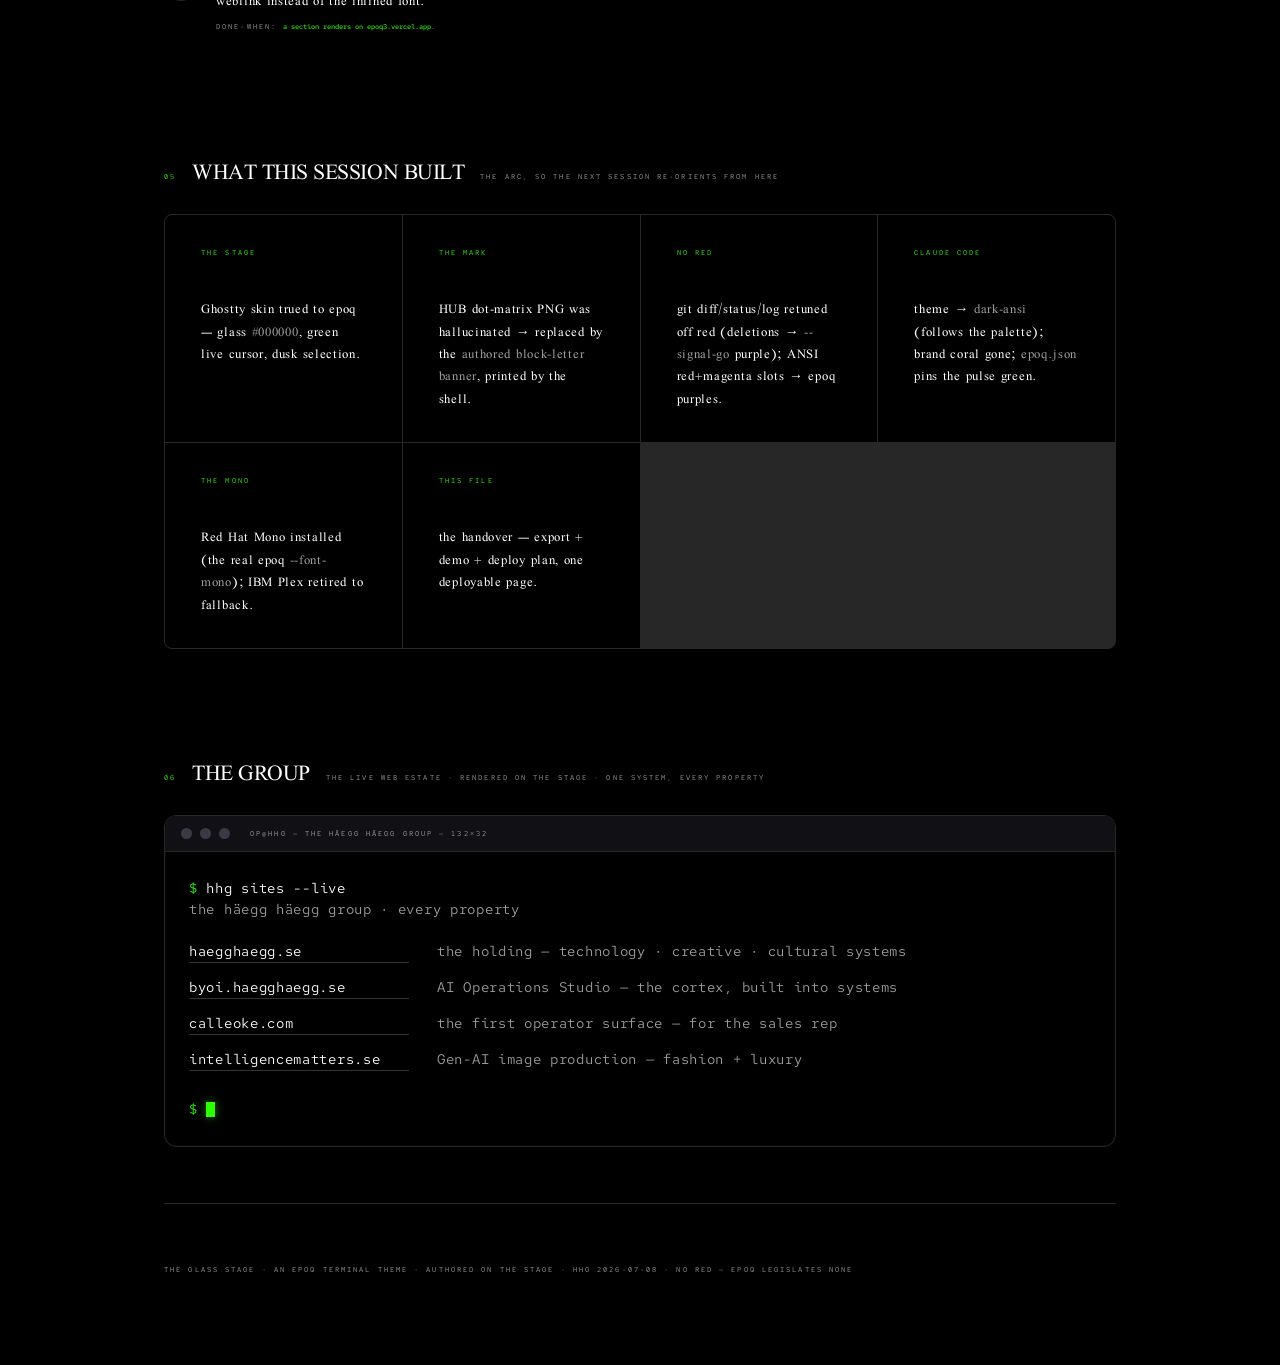
==== commit de95e574: "THE MUSE takes the stage — banner + mark + demo The ruled-G 2ch drawing (epoq3 muse/m-head) printed " ====
--- a/demo/index.html
+++ b/demo/index.html
@@ -82,6 +82,11 @@
   /* ── the mark — HHG HUB, same CLI art, shown large ── */
   .markwrap{display:flex;flex-direction:column;align-items:center;gap:30px;padding:64px 20px}
   .markwrap .tui-art{font-size:clamp(11px,2.3vw,22px);line-height:1.08;text-align:center;text-shadow:0 0 30px #ffffff22}
+  /* ── muse-art — THE MUSE printed: the ruled-G 2ch drawing in --hum, pupils paper-white (she looks back) ── */
+  .muse-art{font-family:var(--font-mono);font-size:clamp(6px,1.15vw,11px);line-height:1.1;letter-spacing:0;
+    white-space:pre;color:var(--hum);text-shadow:0 0 8px #6F75D766,0 0 26px #6F75D733;display:block}
+  .muse-art .pupil{color:#FFFFFF;text-shadow:0 0 6px #ffffffaa}
+  .markwrap .muse-art{text-align:left;display:inline-block;margin:0 auto}
   .markcap{font-family:var(--font-mono);letter-spacing:.5em;color:var(--dim);font-size:var(--fz-mono-6);text-transform:uppercase}
 
   /* ── palette specimen ── */
@@ -161,7 +166,7 @@
     <div class="metaline">
       <span><b>Ghostty</b> 1.3.1</span><span><b>Claude Code</b> dark-ansi</span>
       <span><b>git</b> diff · status · decorate</span><span><b>Red Hat Mono</b> the epoq mono</span>
-      <span><b>rev</b> 2026-07-08</span>
+      <span><b>rev</b> 2026-07-22</span>
     </div>
   </header>
 
@@ -173,11 +178,57 @@
     <div class="term">
       <div class="term-bar"><span class="dot a"></span><span class="dot b"></span><span class="dot c"></span>
         <span class="term-title">op@hhg — the glass stage — 132×32</span></div>
-      <div class="term-body"><span class="tui-art">█  █ █  █ ████      █  █ █  █ ███
-█  █ █  █ █         █  █ █  █ █  █
-████ ████ █ ██      ████ █  █ ███
-█  █ █  █ █  █      █  █ █  █ █  █
-█  █ █  █ ████      █  █ ████ ███ </span>
+      <div class="term-body"><span class="muse-art">                                           --- -
+                                  -- -- --      - -- -- --
+                              ///-                        - -\
+                           ////                               \\\
+                         ///         --- ---- ---- ---          \\\
+                        //      --- -                 --- -       \\\
+                       //   // /      ----- ---------      \\\      \\
+                     //    /    /- ---               ----\    \\\    \\
+                     |       ///                          \\\    \    \\
+                    |                                        \\\       \
+                    |                 ---------- --        |  |         |
+                   |  |          ------           --\\     |   |  |     ||
+                   |  |                               \\\   |   |  |     |
+                  ||  |       |        |        |       \\\ |   |  |     |
+                  ||   |      ||\     || \     ||         \\\|  ||  |    |
+                  ||   ||    ||| \    | |\\    | \          ||   |  |    |
+                  |     |    | ||\\   | | \\   | \\          ||  |  |    ||
+                 ||     |\   |  | \\ ||  \ \\ ||  \\         ||  |   |    |
+                 ||      \\ |   |\ \\|    \  \|    \\-|      ||   |  |    |
+                 ||       \||    \\ ||     \\||       |       ||  |  |    |
+                 ||          ---- \\|       \/ ----   ||      ||  |   |   |
+                 || |     ---   --           ---   -   |      ||   |  |   |
+                 || |      _______            ______   |      ||   |  |   |
+                 || |     _________          ______ _  ||     ||   |  |   |
+                 || |    ____   __           __    |_   |      ||  |  |   |
+                | | |    _  |  '|              |<span class="pupil">#</span>' |    |      ||  |  |   |
+                | | |       |<span class="pupil">#</span>  |              ||  |    |      ||  |   |  |
+                 || |        \ /|               \-/|    |      ||  |   |  |
+                 || |         -/                 -/-    |      ||  |   |  |
+                 || |     -------             ------    |      ||  |   |  |
+                 || |                                   |      ||  |   |  |
+                 || |                                   |      ||  |   |  |
+                 ||||                .                  |      ||  |   |  |
+                 | |||               .                  |      ||  |   | |
+                 | | |               .                 ||     | |  |   | |
+                 | | ||                                |      ||   |   | |
+                 | |  \           ______              ||      |    |  |  |
+                 | || \\                              |       |    |  | ||
+                  | |  \\          -----             //    |            |
+                  | |    \             //           //    ||            |
+                  ||||    \\\        //     |      //     |       |    ||
+                -- | |      \------//       |    ///     ||      |     |
+              //--\\|||                     ||   /       |       |    || |
+              |    |\\|                      |          //      |    //  |
+              ||   | \\\                     ||        //      //    /   |
+               |      \/                      \\   //-\\      //   //\--//
+               \\\---//                        \\ // //\|    //   //
+                                                \  |//     ///  //
+                                                   \\     //  ///
+                                                     \\------/</span>
+  <span class="hum">H H G   C O R T E X</span>
   <span class="dim">op@hhg › ready</span>
 
 <span class="live">jacob@hhg</span> <span class="dim">~/hhg_cortex_v1</span> <span class="flag">⎇ main</span>
@@ -194,15 +245,60 @@
 
   <!-- ── THE MARK ─────────────────────────────────────── -->
   <section>
-    <div class="sechead"><span class="n">·</span><h2>The mark</h2><span class="t">HHG HUB · real CLI art · epoq3 tui-art · Red Hat Mono block caps, printed not drawn</span></div>
+    <div class="sechead"><span class="n">·</span><h2>The mark</h2><span class="t">THE MUSE · the ruled-G 2ch drawing (epoq3 muse/m-head) · printed not drawn — she looks back</span></div>
     <div class="term" style="border-color:var(--line)">
-      <div class="term-body markwrap">
-        <pre class="tui-art">█  █ █  █ ████      █  █ █  █ ███
-█  █ █  █ █         █  █ █  █ █  █
-████ ████ █ ██      ████ █  █ ███
-█  █ █  █ █  █      █  █ █  █ █  █
-█  █ █  █ ████      █  █ ████ ███ </pre>
-        <span class="markcap">H H G&nbsp;&nbsp;&nbsp;H U B</span>
+      <div class="term-body markwrap" style="text-align:center">
+        <pre class="muse-art">                                           --- -
+                                  -- -- --      - -- -- --
+                              ///-                        - -\
+                           ////                               \\\
+                         ///         --- ---- ---- ---          \\\
+                        //      --- -                 --- -       \\\
+                       //   // /      ----- ---------      \\\      \\
+                     //    /    /- ---               ----\    \\\    \\
+                     |       ///                          \\\    \    \\
+                    |                                        \\\       \
+                    |                 ---------- --        |  |         |
+                   |  |          ------           --\\     |   |  |     ||
+                   |  |                               \\\   |   |  |     |
+                  ||  |       |        |        |       \\\ |   |  |     |
+                  ||   |      ||\     || \     ||         \\\|  ||  |    |
+                  ||   ||    ||| \    | |\\    | \          ||   |  |    |
+                  |     |    | ||\\   | | \\   | \\          ||  |  |    ||
+                 ||     |\   |  | \\ ||  \ \\ ||  \\         ||  |   |    |
+                 ||      \\ |   |\ \\|    \  \|    \\-|      ||   |  |    |
+                 ||       \||    \\ ||     \\||       |       ||  |  |    |
+                 ||          ---- \\|       \/ ----   ||      ||  |   |   |
+                 || |     ---   --           ---   -   |      ||   |  |   |
+                 || |      _______            ______   |      ||   |  |   |
+                 || |     _________          ______ _  ||     ||   |  |   |
+                 || |    ____   __           __    |_   |      ||  |  |   |
+                | | |    _  |  '|              |<span class="pupil">#</span>' |    |      ||  |  |   |
+                | | |       |<span class="pupil">#</span>  |              ||  |    |      ||  |   |  |
+                 || |        \ /|               \-/|    |      ||  |   |  |
+                 || |         -/                 -/-    |      ||  |   |  |
+                 || |     -------             ------    |      ||  |   |  |
+                 || |                                   |      ||  |   |  |
+                 || |                                   |      ||  |   |  |
+                 ||||                .                  |      ||  |   |  |
+                 | |||               .                  |      ||  |   | |
+                 | | |               .                 ||     | |  |   | |
+                 | | ||                                |      ||   |   | |
+                 | |  \           ______              ||      |    |  |  |
+                 | || \\                              |       |    |  | ||
+                  | |  \\          -----             //    |            |
+                  | |    \             //           //    ||            |
+                  ||||    \\\        //     |      //     |       |    ||
+                -- | |      \------//       |    ///     ||      |     |
+              //--\\|||                     ||   /       |       |    || |
+              |    |\\|                      |          //      |    //  |
+              ||   | \\\                     ||        //      //    /   |
+               |      \/                      \\   //-\\      //   //\--//
+               \\\---//                        \\ // //\|    //   //
+                                                \  |//     ///  //
+                                                   \\     //  ///
+                                                     \\------/</pre>
+        <span class="markcap">H H G&nbsp;&nbsp;&nbsp;C O R T E X</span>
       </div>
     </div>
   </section>
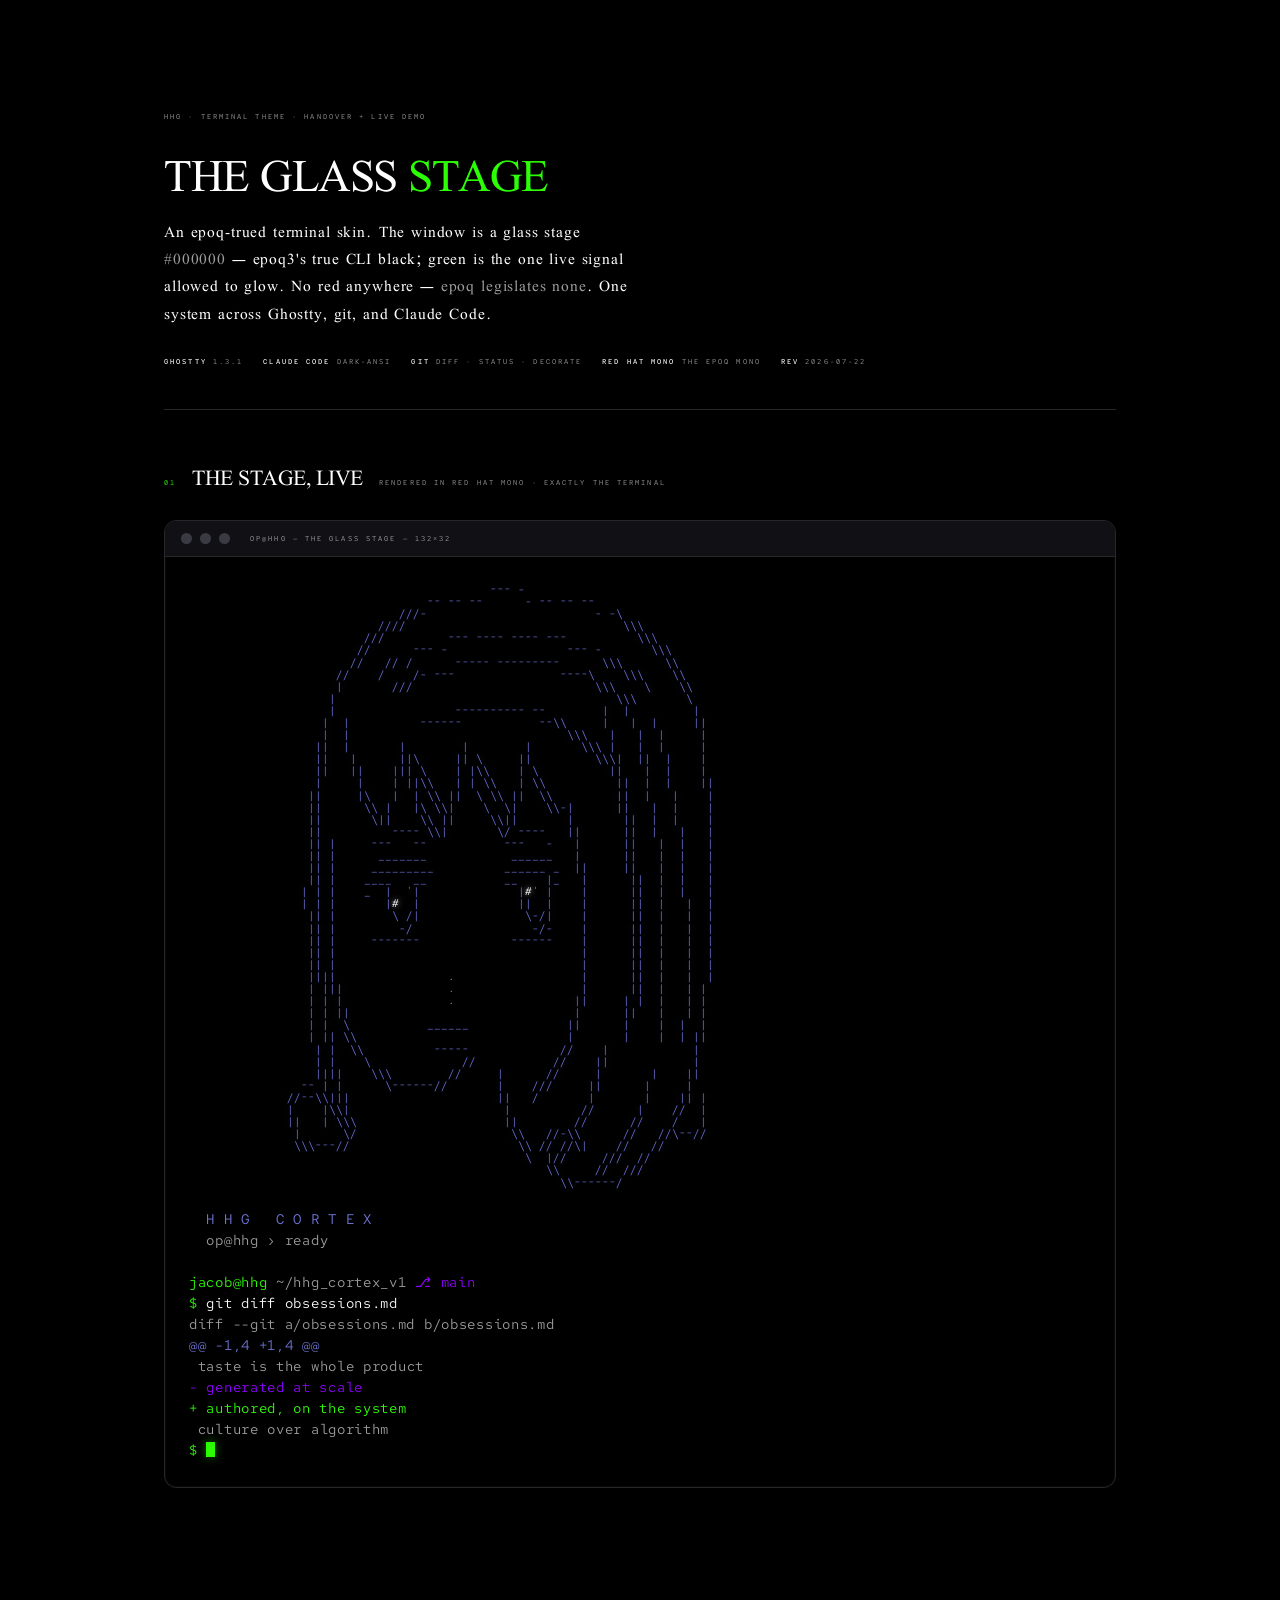
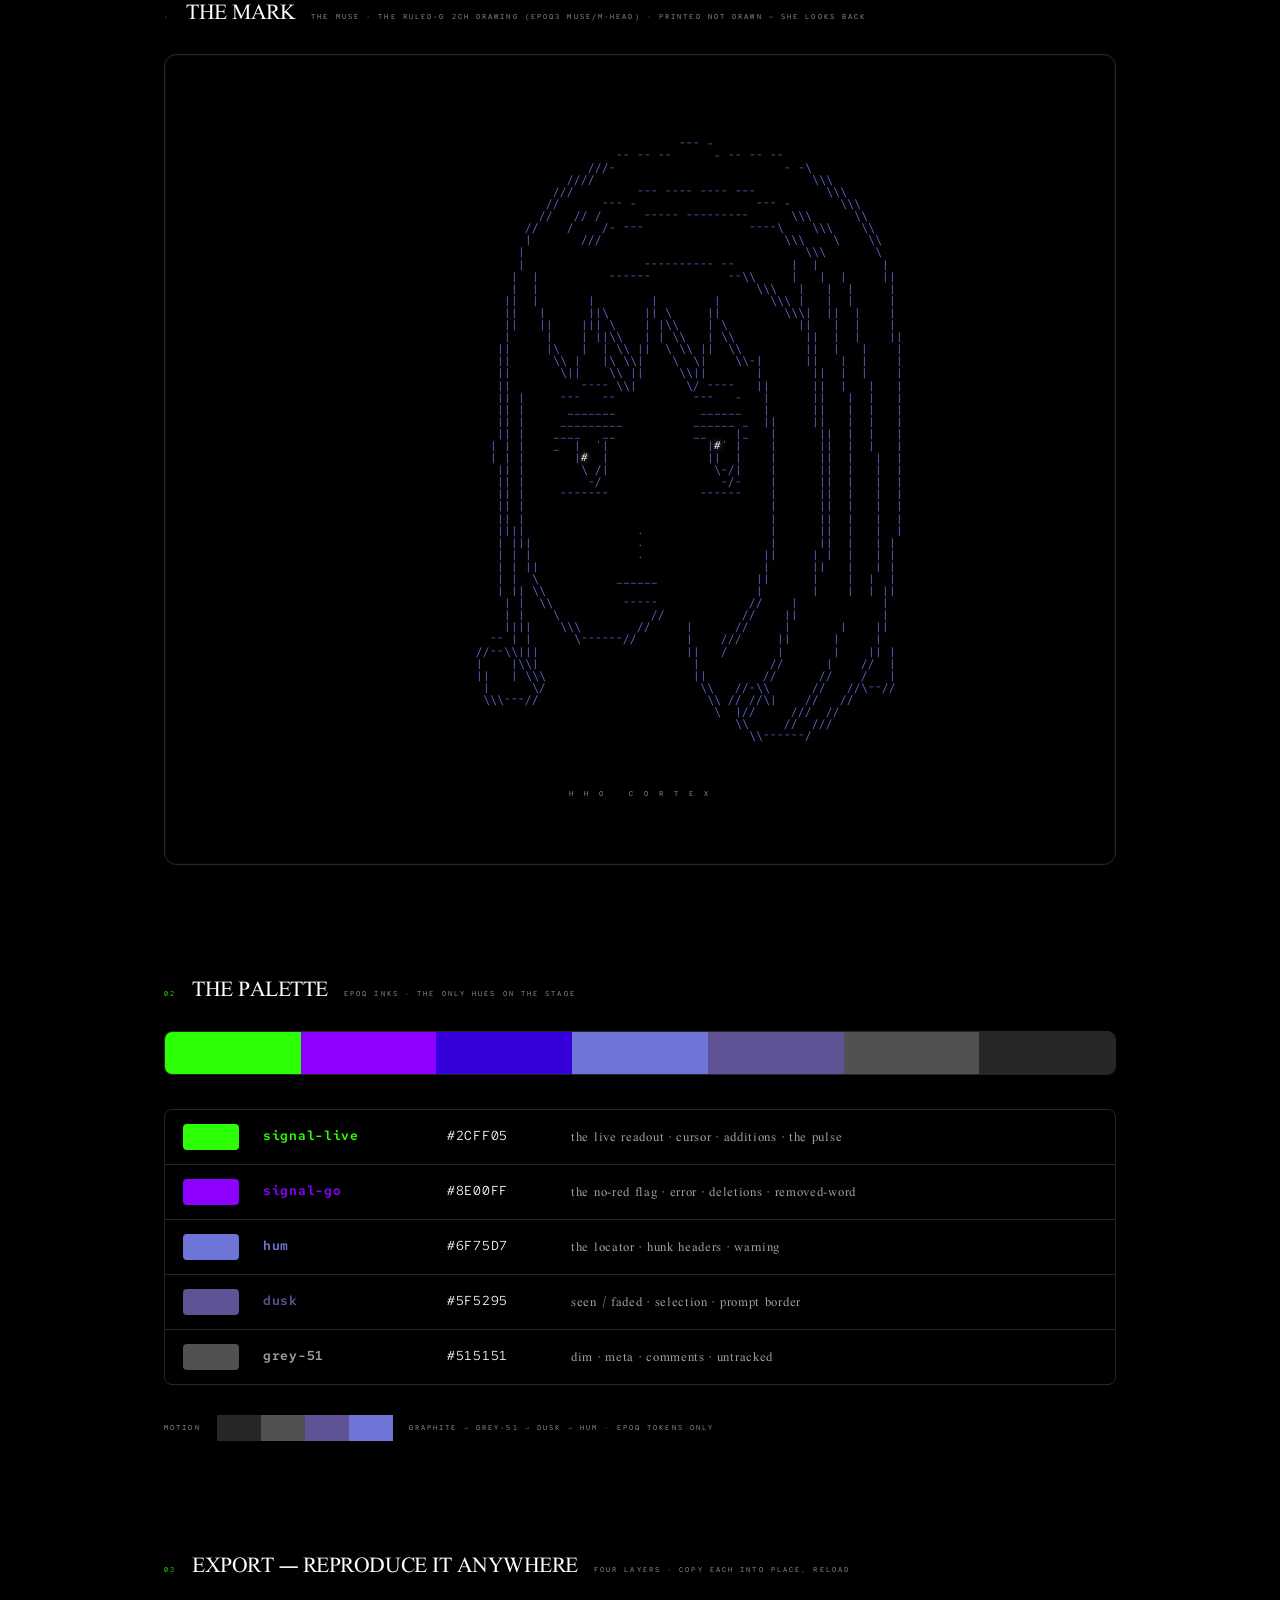
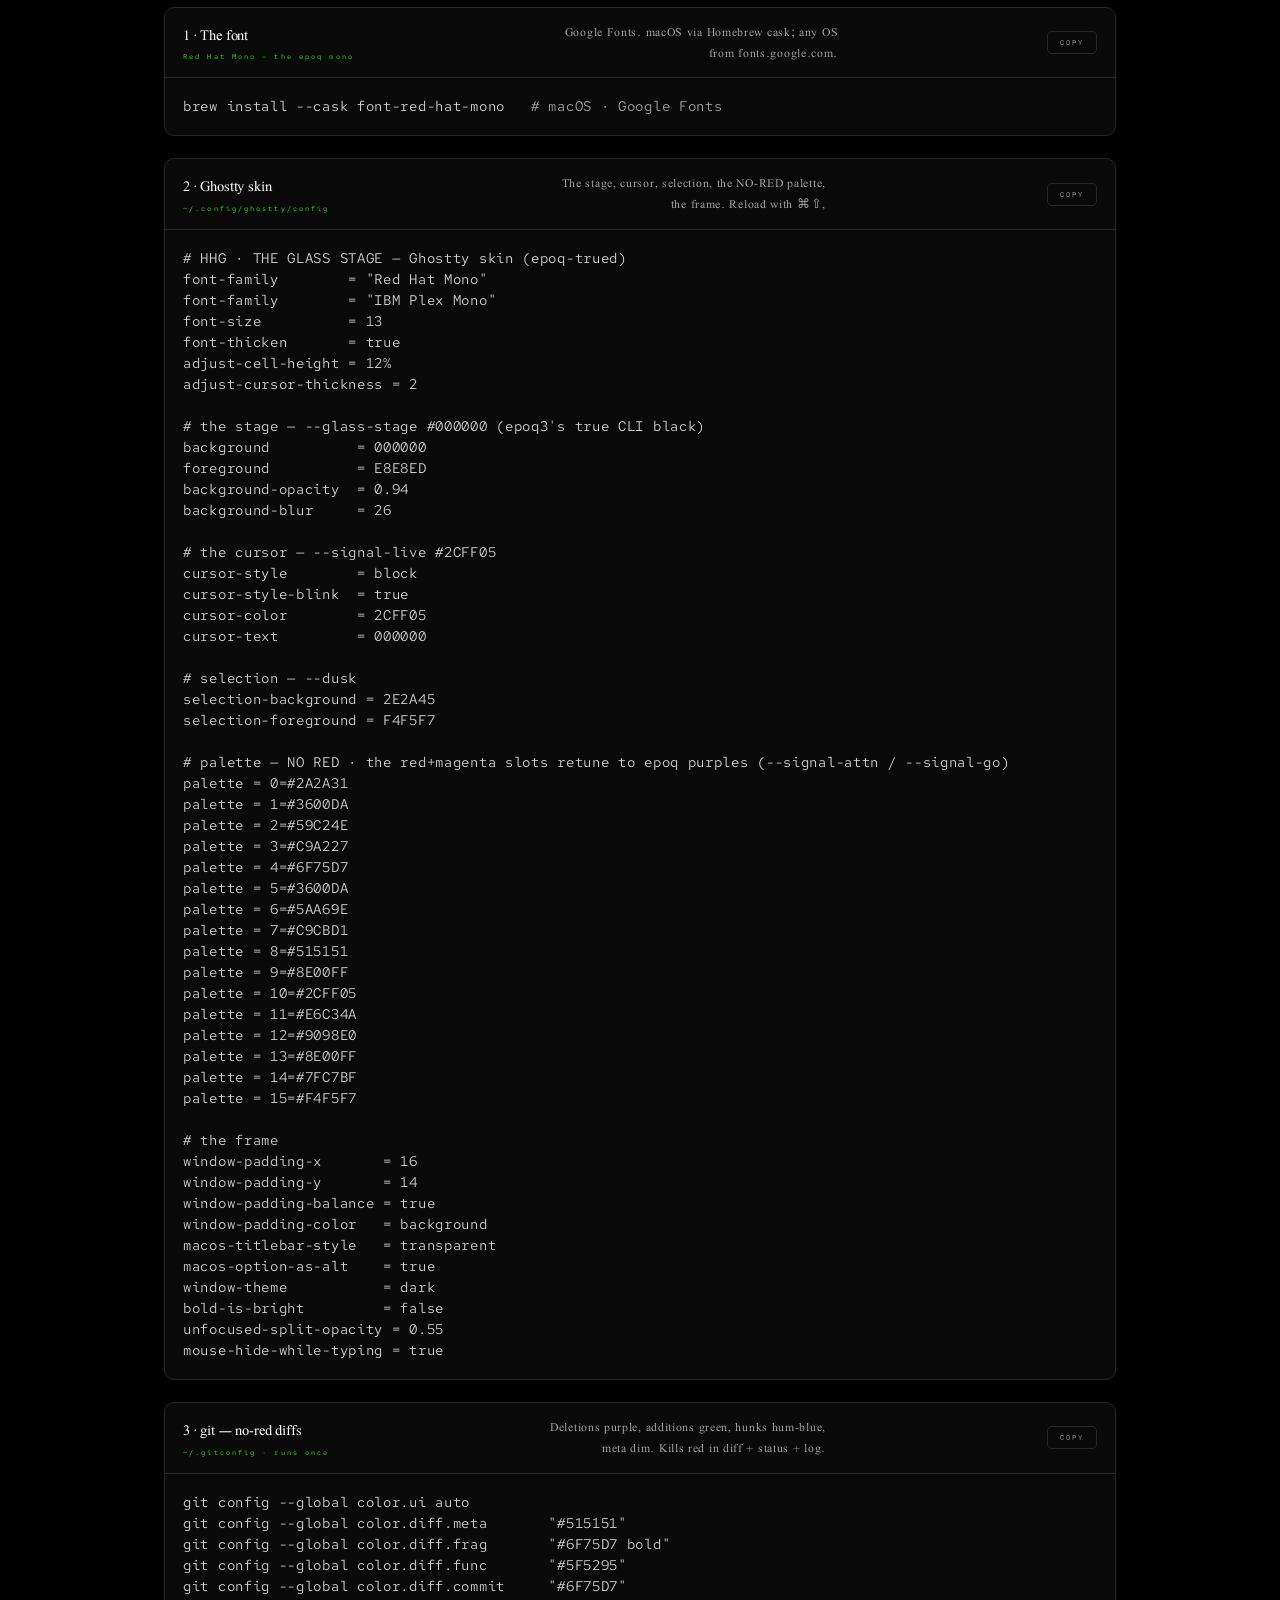
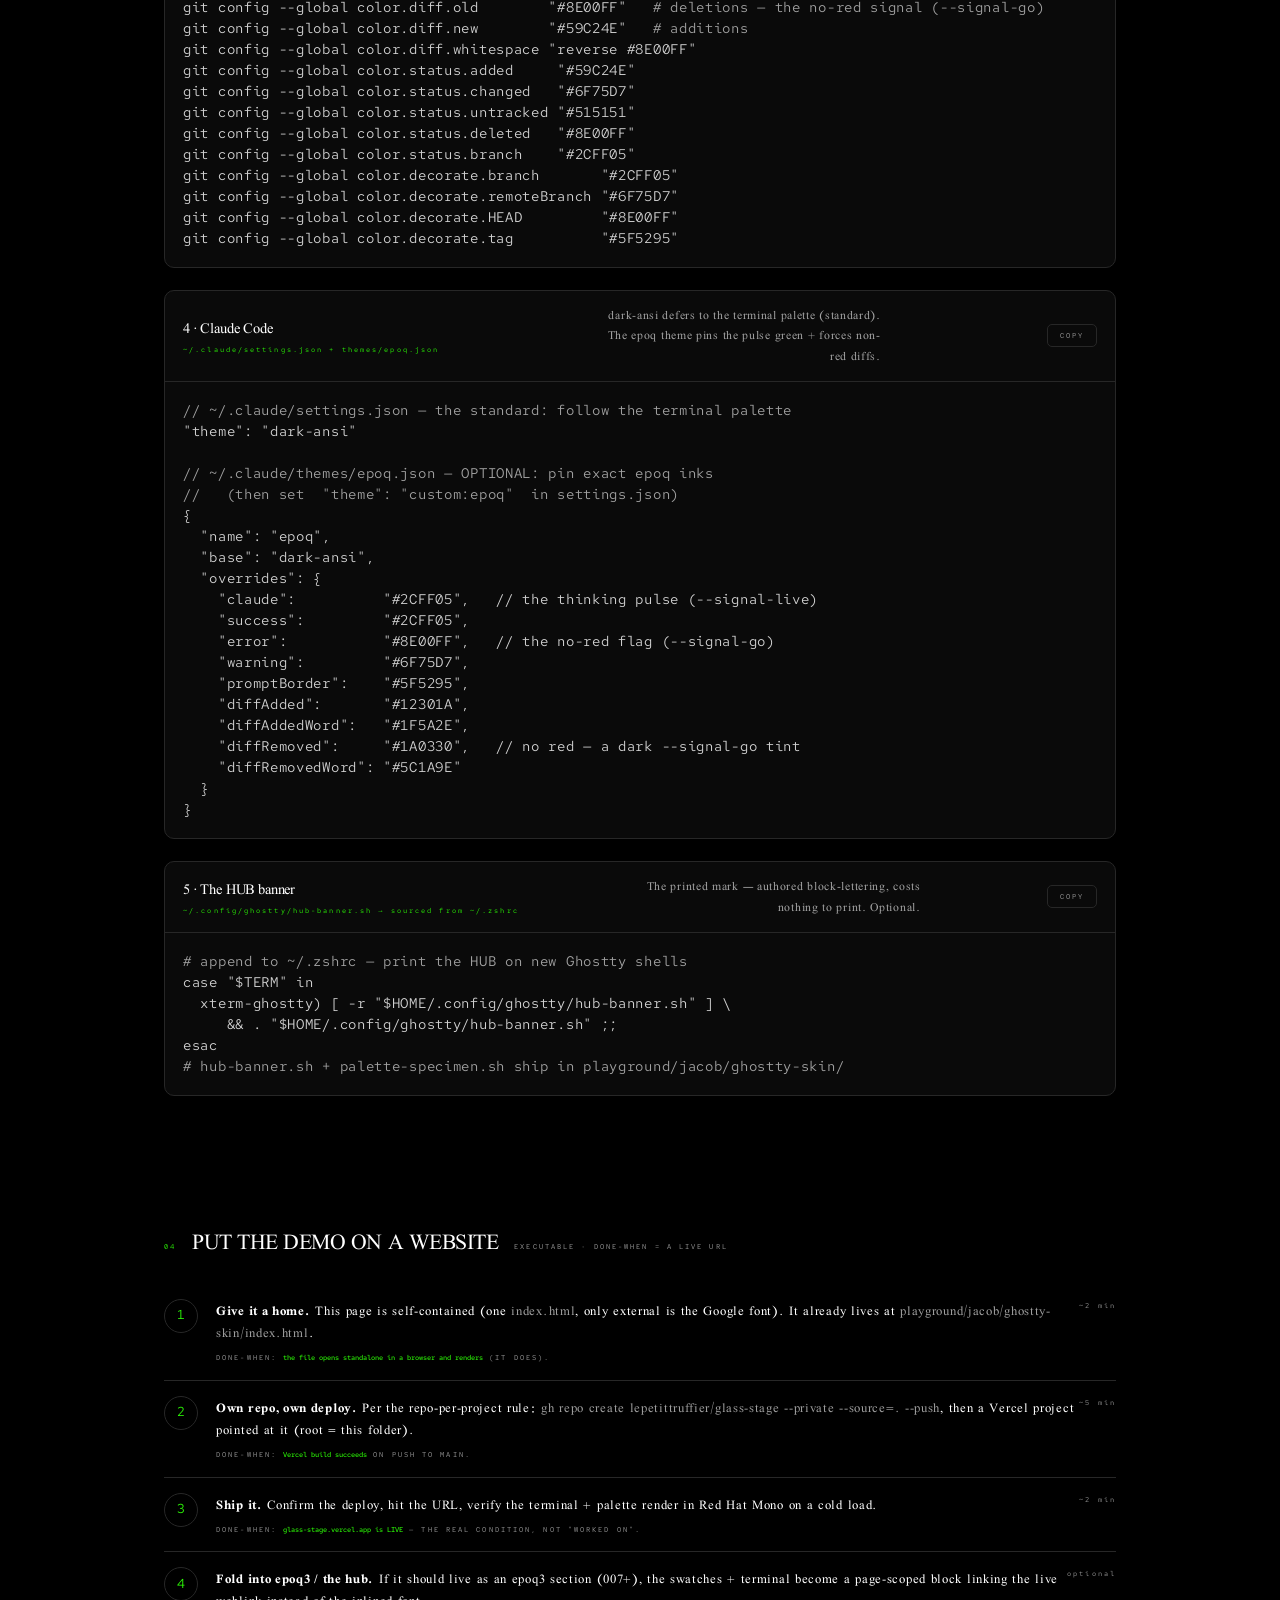
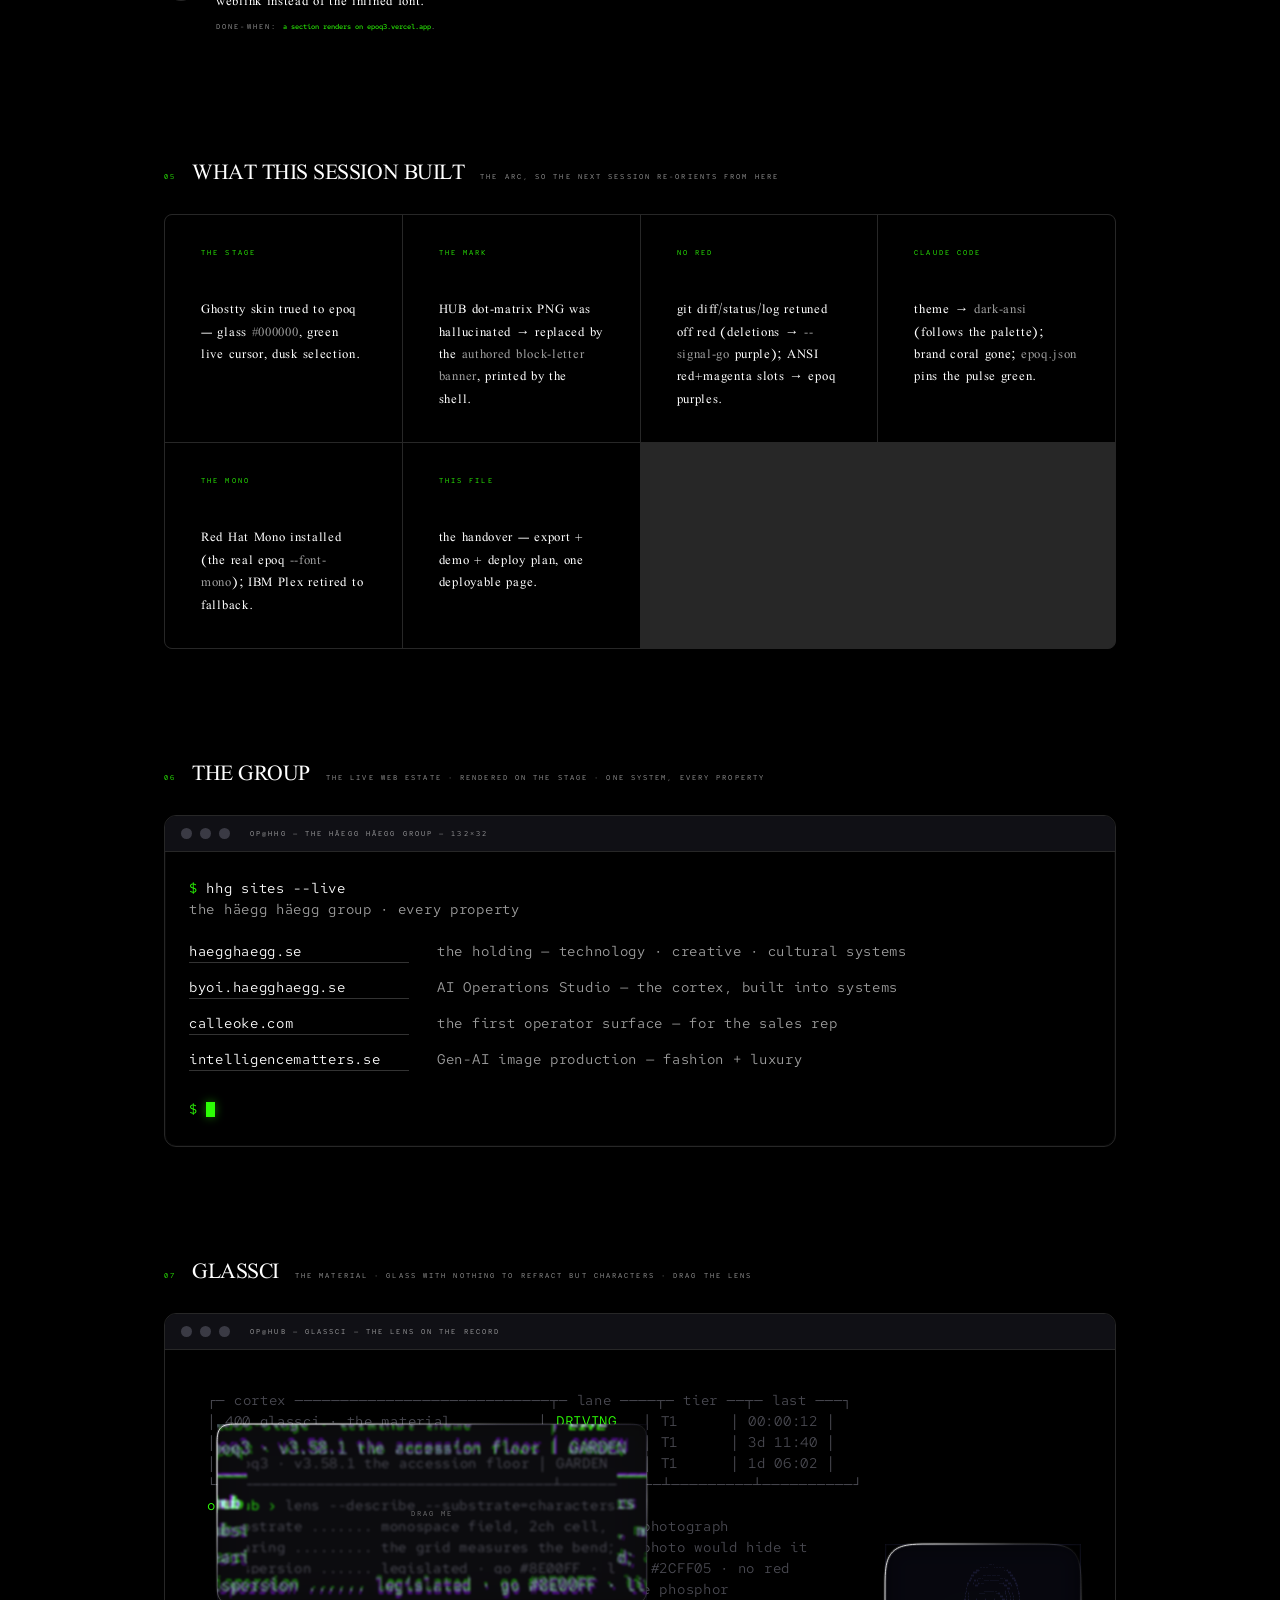
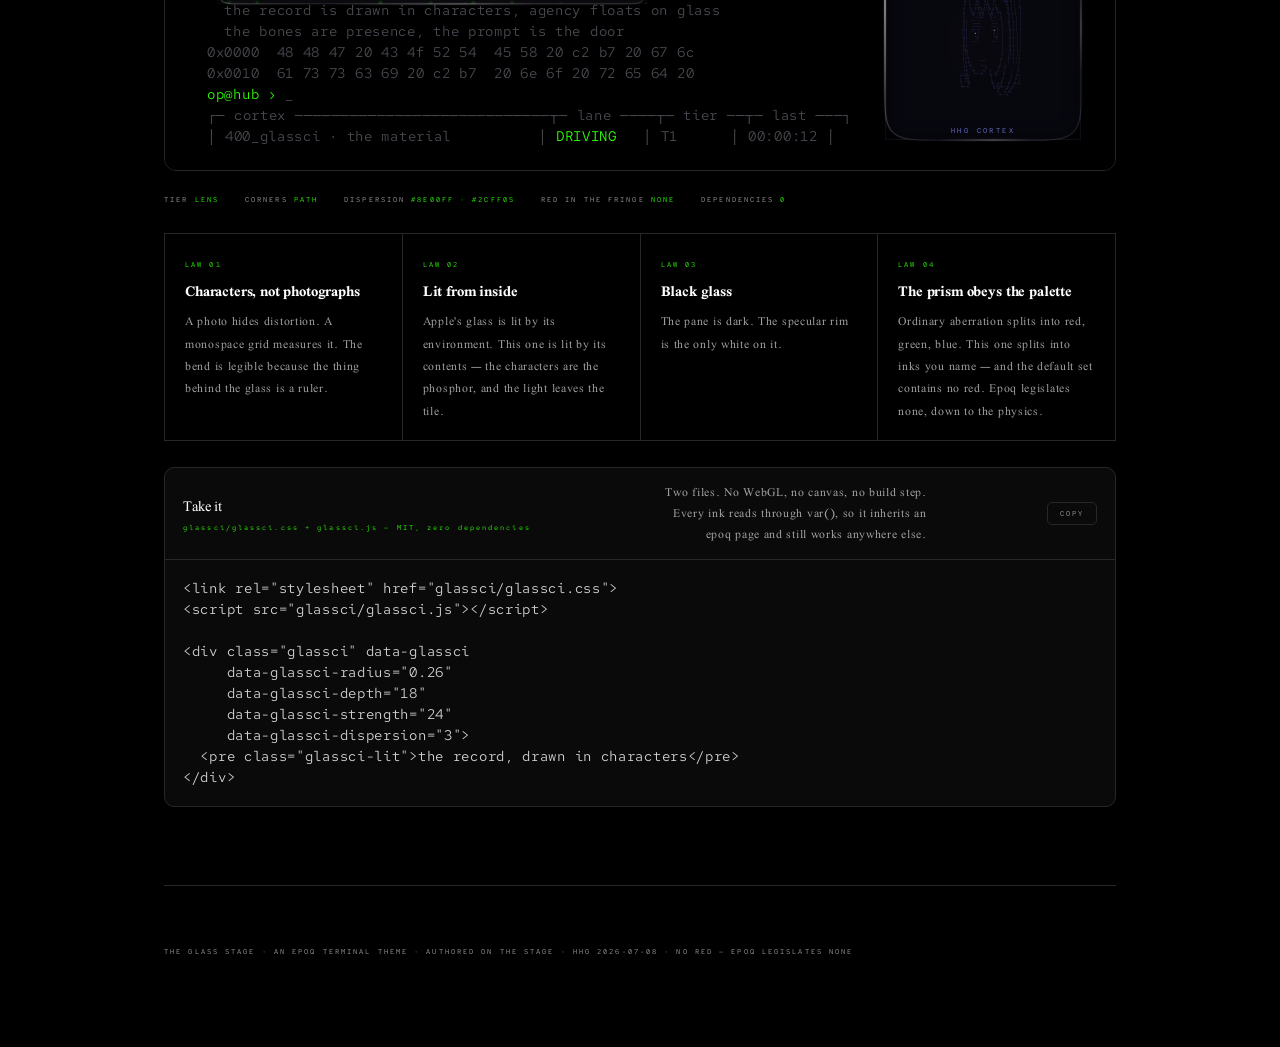
==== commit fdb892f0: "glassci: the material + the variation wall (WIP safety commit, not pushed) Local checkpoint only — t" ====
--- a/demo/index.html
+++ b/demo/index.html
@@ -7,6 +7,7 @@
 <link rel="preconnect" href="https://fonts.googleapis.com">
 <link rel="preconnect" href="https://fonts.gstatic.com" crossorigin>
 <link href="https://fonts.googleapis.com/css2?family=Scheherazade+New:wght@400;700&family=Red+Hat+Mono:wght@400;500;600;700&display=swap" rel="stylesheet">
+<link rel="stylesheet" href="/glassci/glassci.css">
 <style>
   :root{
     /* epoq3-conformant: every ink is a live EPOQ III token (system.css v3.58.1). no red, no magenta (pruned), no foreign hue. */
@@ -147,6 +148,43 @@
 
   footer{padding:60px 0 90px;font-family:var(--font-mono);color:var(--dim);font-size:var(--fz-mono-6);
     letter-spacing:var(--track-mono-6);text-transform:uppercase}
+  /* ── 07 · glassci — the material ────────────────────────────────────────
+     Reuses the page's .term chrome. Everything below is layout only; the
+     material itself lives in /glassci/glassci.css. */
+  .gc-stage{position:relative;height:420px;overflow:hidden;background:var(--stage);padding:22px 24px}
+  .gc-field{position:absolute;inset:22px 24px;color:#4A4A52;
+    font-size:var(--fz-mono-cli);line-height:var(--lh-mono-cli);white-space:pre;pointer-events:none;
+    -webkit-user-select:none;user-select:none}
+  .gc-field .live{color:var(--live)} .gc-field .go{color:var(--flag)}
+  .gc-lens{position:absolute;top:74px;left:52px;width:min(430px,60%);height:180px;cursor:grab;
+    display:grid;place-items:center;touch-action:none}
+  .gc-lens:active{cursor:grabbing}
+  .gc-lens .l{font-family:var(--font-mono);font-size:var(--fz-mono-6);line-height:var(--lh-mono-6);
+    letter-spacing:var(--track-mono-6);text-transform:uppercase;color:var(--paper);opacity:.45}
+  .gc-tile{position:absolute;right:34px;bottom:30px;width:196px;height:196px;
+    display:flex;flex-direction:column;align-items:center;justify-content:center;gap:10px}
+  /* 2.4px, not 1.5 — small enough to read as an icon, large enough to survive a
+     browser minimum-font-size setting turning a 50-line face into a smear */
+  .gc-tile .muse-art{font-size:2.4px;line-height:1.1}
+  .gc-tile .cap{letter-spacing:.34em;color:var(--hum);font-size:var(--fz-mono-6);text-transform:uppercase}
+
+  .gc-laws{display:grid;grid-template-columns:repeat(auto-fit,minmax(228px,1fr));gap:1px;
+    background:var(--line);border:1px solid var(--line);margin-top:26px}
+  .gc-laws div{background:var(--stage);padding:18px 20px}
+  .gc-laws .n{font-family:var(--font-mono);font-size:var(--fz-mono-6);line-height:var(--lh-mono-6);
+    letter-spacing:var(--track-mono-6);color:var(--live);text-transform:uppercase}
+  .gc-laws .h{display:block;margin:4px 0 6px;font-size:var(--fz-heading-3);letter-spacing:-.01em}
+  .gc-laws .b{font-size:13px;line-height:1.55;color:var(--dim)}
+
+  .gc-read{display:flex;gap:26px;flex-wrap:wrap;margin-top:22px;
+    font-family:var(--font-mono);font-size:var(--fz-mono-6);line-height:var(--lh-mono-6);
+    letter-spacing:var(--track-mono-6);text-transform:uppercase;color:var(--dim)}
+  .gc-read b{color:var(--live);font-weight:400}
+  @media(max-width:640px){
+    .gc-lens{width:66%;height:140px;left:24px;top:60px}
+    .gc-tile{display:none}
+  }
+
   @media(max-width:640px){
     .sw{grid-template-columns:44px 1fr;grid-template-areas:"chip tok" "chip hex" "chip role"}
     .sw .chip{grid-area:chip} .sw .role{font-size:13px}
@@ -503,6 +541,115 @@
     </div>
   </section>
 
+  <!-- ── GLASSCI ─────────────────────────────────────── -->
+  <section>
+    <div class="sechead"><span class="n">07</span><h2>Glassci</h2><span class="t">the material · glass with nothing to refract but characters · drag the lens</span></div>
+
+    <div class="term">
+      <div class="term-bar"><span class="dot a"></span><span class="dot b"></span><span class="dot c"></span>
+        <span class="term-title">op@hub — glassci — the lens on the record</span></div>
+      <div class="gc-stage" id="gc-stage">
+        <pre class="gc-field" id="gc-field"></pre>
+        <div class="gc-lens glassci" id="gc-lens" data-glassci
+             data-glassci-radius="24" data-glassci-depth="30" data-glassci-strength="42"
+             data-glassci-dispersion="5" data-glassci-blur="2" data-glassci-bleed="26"
+             data-glassci-emission="#5F5295" data-glassci-rim="0.85"><span class="l">drag me</span></div>
+        <div class="gc-tile glassci" data-glassci
+             data-glassci-radius="0.26" data-glassci-n="4.2" data-glassci-depth="12"
+             data-glassci-strength="16" data-glassci-dispersion="2" data-glassci-blur="2"
+             data-glassci-bleed="34" data-glassci-emission="#6F75D7" data-glassci-rim="0.8"
+             data-glassci-fill="rgba(4,4,7,.94)">
+          <pre class="muse-art glassci-lit">                                           --- -
+                                  -- -- --      - -- -- --
+                              ///-                        - -\
+                           ////                               \\\
+                         ///         --- ---- ---- ---          \\\
+                        //      --- -                 --- -       \\\
+                       //   // /      ----- ---------      \\\      \\
+                     //    /    /- ---               ----\    \\\    \\
+                     |       ///                          \\\    \    \\
+                    |                                        \\\       \
+                    |                 ---------- --        |  |         |
+                   |  |          ------           --\\     |   |  |     ||
+                   |  |                               \\\   |   |  |     |
+                  ||  |       |        |        |       \\\ |   |  |     |
+                  ||   |      ||\     || \     ||         \\\|  ||  |    |
+                  ||   ||    ||| \    | |\\    | \          ||   |  |    |
+                  |     |    | ||\\   | | \\   | \\          ||  |  |    ||
+                 ||     |\   |  | \\ ||  \ \\ ||  \\         ||  |   |    |
+                 ||      \\ |   |\ \\|    \  \|    \\-|      ||   |  |    |
+                 ||       \||    \\ ||     \\||       |       ||  |  |    |
+                 ||          ---- \\|       \/ ----   ||      ||  |   |   |
+                 || |     ---   --           ---   -   |      ||   |  |   |
+                 || |      _______            ______   |      ||   |  |   |
+                 || |     _________          ______ _  ||     ||   |  |   |
+                 || |    ____   __           __    |_   |      ||  |  |   |
+                | | |    _  |  '|              |<span class="pupil">#</span>' |    |      ||  |  |   |
+                | | |       |<span class="pupil">#</span>  |              ||  |    |      ||  |   |  |
+                 || |        \ /|               \-/|    |      ||  |   |  |
+                 || |         -/                 -/-    |      ||  |   |  |
+                 || |     -------             ------    |      ||  |   |  |
+                 || |                                   |      ||  |   |  |
+                 || |                                   |      ||  |   |  |
+                 ||||                .                  |      ||  |   |  |
+                 | |||               .                  |      ||  |   | |
+                 | | |               .                 ||     | |  |   | |
+                 | | ||                                |      ||   |   | |
+                 | |  \           ______              ||      |    |  |  |
+                 | || \\                              |       |    |  | ||
+                  | |  \\          -----             //    |            |
+                  | |    \             //           //    ||            |
+                  ||||    \\\        //     |      //     |       |    ||
+                -- | |      \------//       |    ///     ||      |     |
+              //--\\|||                     ||   /       |       |    || |
+              |    |\\|                      |          //      |    //  |
+              ||   | \\\                     ||        //      //    /   |
+               |      \/                      \\   //-\\      //   //\--//
+               \\\---//                        \\ // //\|    //   //
+                                                \  |//     ///  //
+                                                   \\     //  ///
+                                                     \\------/</pre>
+          <span class="cap">HHG&nbsp;CORTEX</span>
+        </div>
+      </div>
+    </div>
+
+    <div class="gc-read">
+      <span>tier <b id="gc-tier">…</b></span>
+      <span>corners <b id="gc-corner">…</b></span>
+      <span>dispersion <b>#8E00FF · #2CFF05</b></span>
+      <span>red in the fringe <b>none</b></span>
+      <span>dependencies <b>0</b></span>
+    </div>
+
+    <div class="gc-laws">
+      <div><span class="n">law 01</span><b class="h">Characters, not photographs</b>
+        <span class="b">A photo hides distortion. A monospace grid measures it. The bend is legible because the thing behind the glass is a ruler.</span></div>
+      <div><span class="n">law 02</span><b class="h">Lit from inside</b>
+        <span class="b">Apple's glass is lit by its environment. This one is lit by its contents — the characters are the phosphor, and the light leaves the tile.</span></div>
+      <div><span class="n">law 03</span><b class="h">Black glass</b>
+        <span class="b">The pane is dark. The specular rim is the only white on it.</span></div>
+      <div><span class="n">law 04</span><b class="h">The prism obeys the palette</b>
+        <span class="b">Ordinary aberration splits into red, green, blue. This one splits into inks you name — and the default set contains no red. Epoq legislates none, down to the physics.</span></div>
+    </div>
+
+    <div class="card" style="margin-top:26px">
+      <div class="card-h"><div class="l"><span class="name">Take it</span><span class="path">glassci/glassci.css + glassci.js — MIT, zero dependencies</span></div>
+        <span class="what">Two files. No WebGL, no canvas, no build step. Every ink reads through var(), so it inherits an epoq page and still works anywhere else.</span>
+        <button class="copy" data-t='<link rel="stylesheet" href="glassci/glassci.css">\n<script src="glassci/glassci.js"></script>\n\n<div class="glassci" data-glassci\n     data-glassci-radius="0.26"\n     data-glassci-depth="18"\n     data-glassci-strength="24"\n     data-glassci-dispersion="3">\n  <pre class="glassci-lit">the record, drawn in characters</pre>\n</div>'>Copy</button></div>
+      <pre>&lt;link rel="stylesheet" href="glassci/glassci.css"&gt;
+&lt;script src="glassci/glassci.js"&gt;&lt;/script&gt;
+
+&lt;div class="glassci" data-glassci
+     data-glassci-radius="0.26"
+     data-glassci-depth="18"
+     data-glassci-strength="24"
+     data-glassci-dispersion="3"&gt;
+  &lt;pre class="glassci-lit"&gt;the record, drawn in characters&lt;/pre&gt;
+&lt;/div&gt;</pre>
+    </div>
+  </section>
+
   <hr class="rule">
   <footer>THE GLASS STAGE · an epoq terminal theme · authored on the stage · HHG 2026-07-08 · <span class="dim">no red — epoq legislates none</span></footer>
 
@@ -520,5 +667,36 @@
     });
   });
 </script>
+<script src="/glassci/glassci.js"></script>
+<script>
+  (function(){
+    var FIELD = '┌─ cortex ────────────────────────────┬─ lane ────┬─ tier ──┬─ last ───┐\n│ 400_glassci · the material          │ DRIVING   │ T1      │ 00:00:12 │\n│ glass-stage · terminal theme        │ LIVE      │ T1      │ 3d 11:40 │\n│ epoq3 · v3.58.1 the accession floor │ GARDEN    │ T1      │ 1d 06:02 │\n└─────────────────────────────────────┴───────────┴─────────┴──────────┘\nop@hub › lens --describe --substrate=characters\n  substrate ....... monospace field, 2ch cell, no photograph\n  bearing ......... the grid measures the bend; a photo would hide it\n  dispersion ...... legislated · go #8E00FF · live #2CFF05 · no red\n  emission ........ inward · the characters are the phosphor\n  the record is drawn in characters, agency floats on glass\n  the bones are presence, the prompt is the door\n0x0000  48 48 47 20 43 4f 52 54  45 58 20 c2 b7 20 67 6c\n0x0010  61 73 73 63 69 20 c2 b7  20 6e 6f 20 72 65 64 20\nop@hub › _';
+    var f = document.getElementById('gc-field');
+    if (!f) return;
+    var t = []; for (var i = 0; i < 3; i++) t.push(FIELD);
+    f.innerHTML = t.join('\n').replace(/&/g,'&amp;').replace(/</g,'&lt;')
+      .replace(/(op@hub ›)/g, '<span class="live">$1</span>')
+      .replace(/(DRIVING|LIVE)/g, '<span class="live">$1</span>');
+
+    glassci.auto();
+    document.getElementById('gc-tier').textContent   = document.documentElement.getAttribute('data-glassci-tier');
+    document.getElementById('gc-corner').textContent = document.documentElement.getAttribute('data-glassci-squircle');
+
+    // drag the lens across the record — pointer events only, no library
+    var s = document.getElementById('gc-lens'), stage = document.getElementById('gc-stage'), d = null;
+    s.addEventListener('pointerdown', function(e){
+      var b = s.getBoundingClientRect(), p = stage.getBoundingClientRect();
+      d = { dx: e.clientX - b.left, dy: e.clientY - b.top, p: p };
+      s.setPointerCapture(e.pointerId); e.preventDefault();
+    });
+    s.addEventListener('pointermove', function(e){
+      if (!d) return;
+      var x = e.clientX - d.p.left - d.dx, y = e.clientY - d.p.top - d.dy;
+      s.style.left = Math.max(0, Math.min(x, d.p.width  - s.offsetWidth )) + 'px';
+      s.style.top  = Math.max(0, Math.min(y, d.p.height - s.offsetHeight)) + 'px';
+    });
+    s.addEventListener('pointerup', function(){ d = null; });
+  })();
+</script>
 </body>
 </html>
--- a/glassci/glassci.css
+++ b/glassci/glassci.css
@@ -0,0 +1,188 @@
+/*! glassci — glass with nothing to refract but characters.
+ *  Zero dependencies. MIT. Part of THE GLASS STAGE (HHG).
+ *
+ *  Pairs with glassci.js, which measures the element, generates the lens filter
+ *  and the specular rim, and hands the results back as the custom properties
+ *  below. Nothing here is decorative: every layer is one physical behaviour.
+ *
+ *  Every ink defaults to a live EPOQ III token value and reads through var(),
+ *  so dropping this into an epoq page inherits the system automatically and
+ *  dropping it anywhere else still works. No red. The palette legislates none.
+ */
+
+:root {
+  --glassci-ink:        var(--ink, #000000);          /* the stage — black glass */
+  --glassci-paper:      var(--paper, #FFFFFF);        /* the specular */
+  --glassci-hum:        var(--hum, #6F75D7);          /* the locator — default emission */
+  --glassci-go:         var(--signal-go, #8E00FF);    /* the outer ray of the prism */
+  --glassci-live:       var(--signal-live, #2CFF05);  /* the inner ray */
+  --glassci-hairline:   var(--hairline, 0.5px);
+}
+
+/* ── the host ──────────────────────────────────────────────────────────────
+   Unclipped, so the emission can leave the silhouette.
+
+   `z-index: 0` is load-bearing, and the exact value matters. The pane below
+   sits at negative z-index so ordinary content paints over it without needing
+   a wrapper; that only works if this element is a stacking context, or the
+   pane escapes upward and hides behind an ancestor's background. But it has to
+   be a stacking context WITHOUT being a backdrop root — `isolation: isolate`,
+   `filter`, `opacity`, `contain` and `will-change` all form one, and inside a
+   backdrop root the lens has nothing behind it left to bend. A plain z-index
+   stacking context does not. That is the whole reason this is `z-index: 0`
+   and not `isolation: isolate`. */
+.glassci {
+  position: relative;
+  z-index: 0;
+  --glassci-shape: none;
+  --glassci-lens: blur(6px) saturate(1.06);
+  --glassci-radius: 28px;
+  --glassci-bleed: 44px;
+  --glassci-emission: var(--glassci-hum);
+  --glassci-fill: color-mix(in srgb, var(--glassci-paper) 5%, transparent);
+  --glassci-rim: 0.72;
+}
+
+/* ── 1 · the pane, and the light that leaves it ────────────────────────────
+   The lens. --glassci-lens is an SVG filter reference on the top tier and a
+   plain blur further down; the property is the same either way, so the ladder
+   costs no extra rules here.
+
+   The emission rides on this same layer as a drop-shadow rather than sitting
+   underneath as its own filled layer. That distinction is the whole look: a
+   filled layer behind the pane washes the interior violet, because the pane is
+   translucent by definition and cannot hide it. drop-shadow works off the
+   clipped silhouette's alpha, so the light only exists OUTSIDE the shape —
+   which is what emission actually looks like. The interior stays black. */
+.glassci::after {
+  content: "";
+  position: absolute;
+  inset: 0;
+  z-index: -1;
+  clip-path: var(--glassci-shape);
+  background: var(--glassci-fill);
+  -webkit-backdrop-filter: var(--glassci-lens);
+  backdrop-filter: var(--glassci-lens);
+  filter:
+    drop-shadow(0 0 calc(var(--glassci-bleed) / 3.2) color-mix(in srgb, var(--glassci-emission) 62%, transparent))
+    drop-shadow(0 0 var(--glassci-bleed) color-mix(in srgb, var(--glassci-emission) 34%, transparent));
+  pointer-events: none;
+}
+
+/* No bleed asked for — skip the two shadow passes entirely rather than paying
+   for a zero-radius blur on every paint. */
+.glassci[data-glassci-bleed="0"]::after { filter: none; }
+
+/* ── 2 · the rim ───────────────────────────────────────────────────────────
+   Drawn by the JS on the real squircle path, so it tracks the silhouette
+   exactly instead of approximating it with a border-radius. overflow stays
+   visible: the soft pass is wider than the box. */
+.glassci > .glassci__rim {
+  position: absolute;
+  inset: 0;
+  z-index: 1;
+  overflow: visible;
+  pointer-events: none;
+}
+
+.glassci > .glassci__defs {
+  position: absolute;
+  width: 0;
+  height: 0;
+  overflow: hidden;
+  pointer-events: none;
+}
+
+/* Content needs no rule at all to sit above the pane. Painting order inside a
+   stacking context puts negative-z children (the pane) before in-flow content,
+   so ordinary children are already on top. An earlier version forced
+   `position: relative` onto every child to guarantee it — unnecessary, and
+   harmful: `.glassci > *:not(…):not(…)` outranks a plain author class and would
+   quietly break anyone positioning their own content inside the tile.
+   Left as a note so it does not come back. */
+
+/* ── 3 · the field ─────────────────────────────────────────────────────────
+   The substrate. A monospace grid, not a photograph — a photo hides distortion,
+   a grid measures it. This is the thing the lens has to bend, and the reason
+   the bend is legible at all. */
+.glassci-field {
+  font-family: var(--font-mono, "Red Hat Mono", "IBM Plex Mono", ui-monospace, SFMono-Regular, Menlo, monospace);
+  white-space: pre;
+  margin: 0;
+  padding: 0;
+  border: 0;
+  background: none;
+  -webkit-user-select: none;
+  user-select: none;
+  pointer-events: none;
+}
+
+/* ── 4 · the phosphor ──────────────────────────────────────────────────────
+   Characters as the light source. The glow is stacked rather than single so it
+   falls off the way emission does instead of the way a drop-shadow does. */
+.glassci-lit {
+  color: var(--glassci-emission);
+  text-shadow:
+    0 0 2px  color-mix(in srgb, var(--glassci-emission) 90%, transparent),
+    0 0 8px  color-mix(in srgb, var(--glassci-emission) 55%, transparent),
+    0 0 22px color-mix(in srgb, var(--glassci-emission) 32%, transparent),
+    0 0 48px color-mix(in srgb, var(--glassci-emission) 18%, transparent);
+}
+
+/* ── the ladder ────────────────────────────────────────────────────────────
+   Three tiers, feature-tested at boot and stamped on <html> by glassci.js.
+   The specimen prints which one it is running — an instrument that lies about
+   its conditions is not an instrument. */
+
+/* T1 · lens — full refraction, legislated dispersion, rim, bleed. */
+[data-glassci-tier="lens"] .glassci { --glassci-fill: color-mix(in srgb, var(--glassci-paper) 4%, transparent); }
+
+/* T2 · frost — the property takes a blur but not an SVG reference. The bend is
+   gone, so the fill and the rim carry the material on their own. */
+[data-glassci-tier="frost"] .glassci { --glassci-fill: color-mix(in srgb, var(--glassci-paper) 9%, transparent); }
+
+/* T3 · plate — no backdrop-filter at all. Honest flat glass: a tinted plate,
+   a hairline, and the same rim. Nothing reflows between tiers. */
+[data-glassci-tier="plate"] .glassci { --glassci-fill: color-mix(in srgb, var(--glassci-paper) 12%, var(--glassci-ink)); }
+[data-glassci-tier="plate"] .glassci::after {
+  -webkit-backdrop-filter: none;
+  backdrop-filter: none;
+  box-shadow: inset 0 0 0 var(--glassci-hairline) color-mix(in srgb, var(--glassci-paper) 14%, transparent);
+}
+
+/* Native continuous corners where the engine has them — but only when a keyword
+   actually matches the exponent the JS was given. `n` can express shapes the
+   keywords cannot; those keep the generated path. */
+@supports (corner-shape: squircle) {
+  [data-glassci-squircle="native"] .glassci[data-glassci-native="round"]::after,
+  [data-glassci-squircle="native"] .glassci[data-glassci-native="squircle"]::after {
+    clip-path: none;
+    border-radius: var(--glassci-radius);
+  }
+  [data-glassci-squircle="native"] .glassci[data-glassci-native="round"]::after { corner-shape: round; }
+  [data-glassci-squircle="native"] .glassci[data-glassci-native="squircle"]::after { corner-shape: squircle; }
+  /* data-glassci-native="off" — no keyword fits this exponent, keep the path */
+}
+
+/* ── reading conditions ────────────────────────────────────────────────────
+   Same idiom as EPOQ III: motion preference kills transitions, transparency
+   preference lifts the frost entirely and the glass reads as a solid plate. */
+@media (prefers-reduced-motion: reduce) {
+  .glassci, .glassci::after { transition: none !important; }
+}
+
+@media (prefers-reduced-transparency: reduce) {
+  .glassci::after {
+    -webkit-backdrop-filter: none !important;
+    backdrop-filter: none !important;
+    background: color-mix(in srgb, var(--glassci-paper) 14%, var(--glassci-ink));
+    filter: none;
+  }
+  .glassci-lit { text-shadow: none; }
+}
+
+@media print {
+  .glassci > .glassci__rim { display: none; }
+  .glassci::after { -webkit-backdrop-filter: none; backdrop-filter: none; background: none; filter: none; }
+  .glassci-lit { color: var(--glassci-ink); text-shadow: none; }
+}
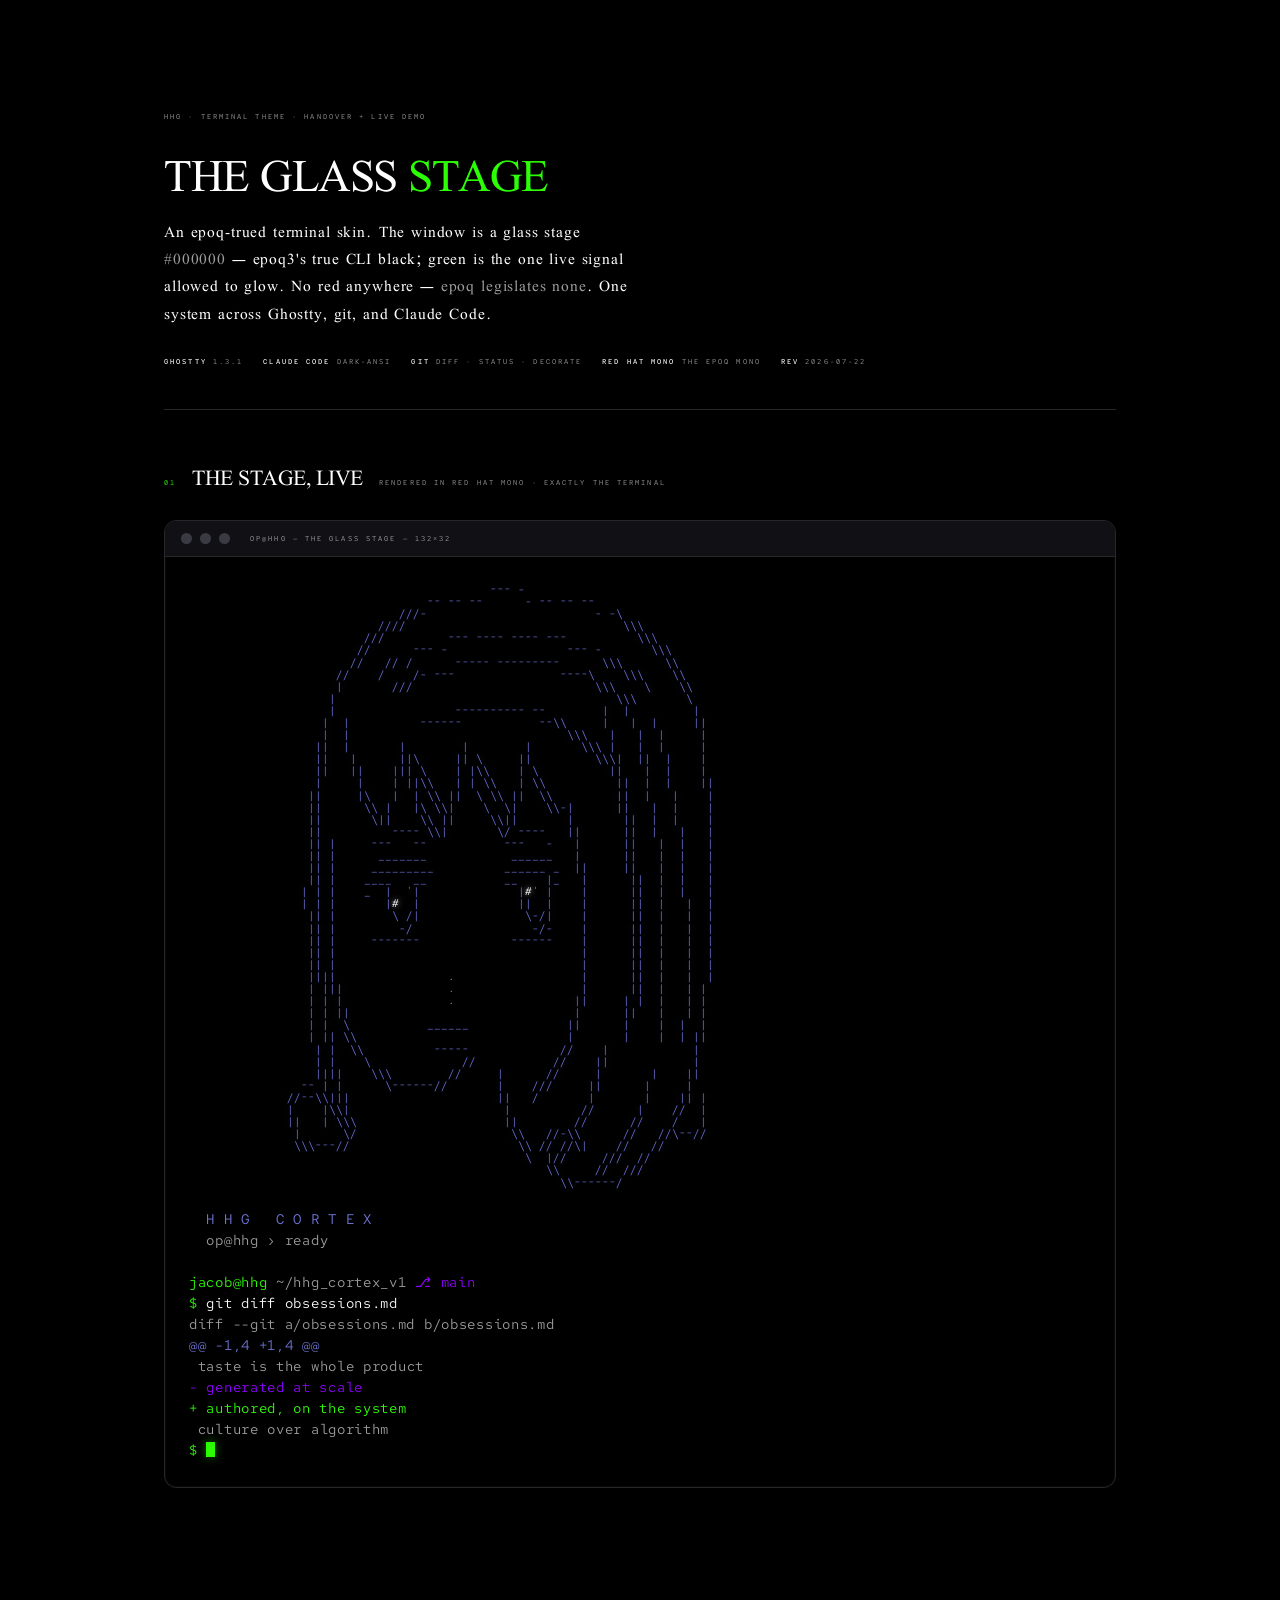
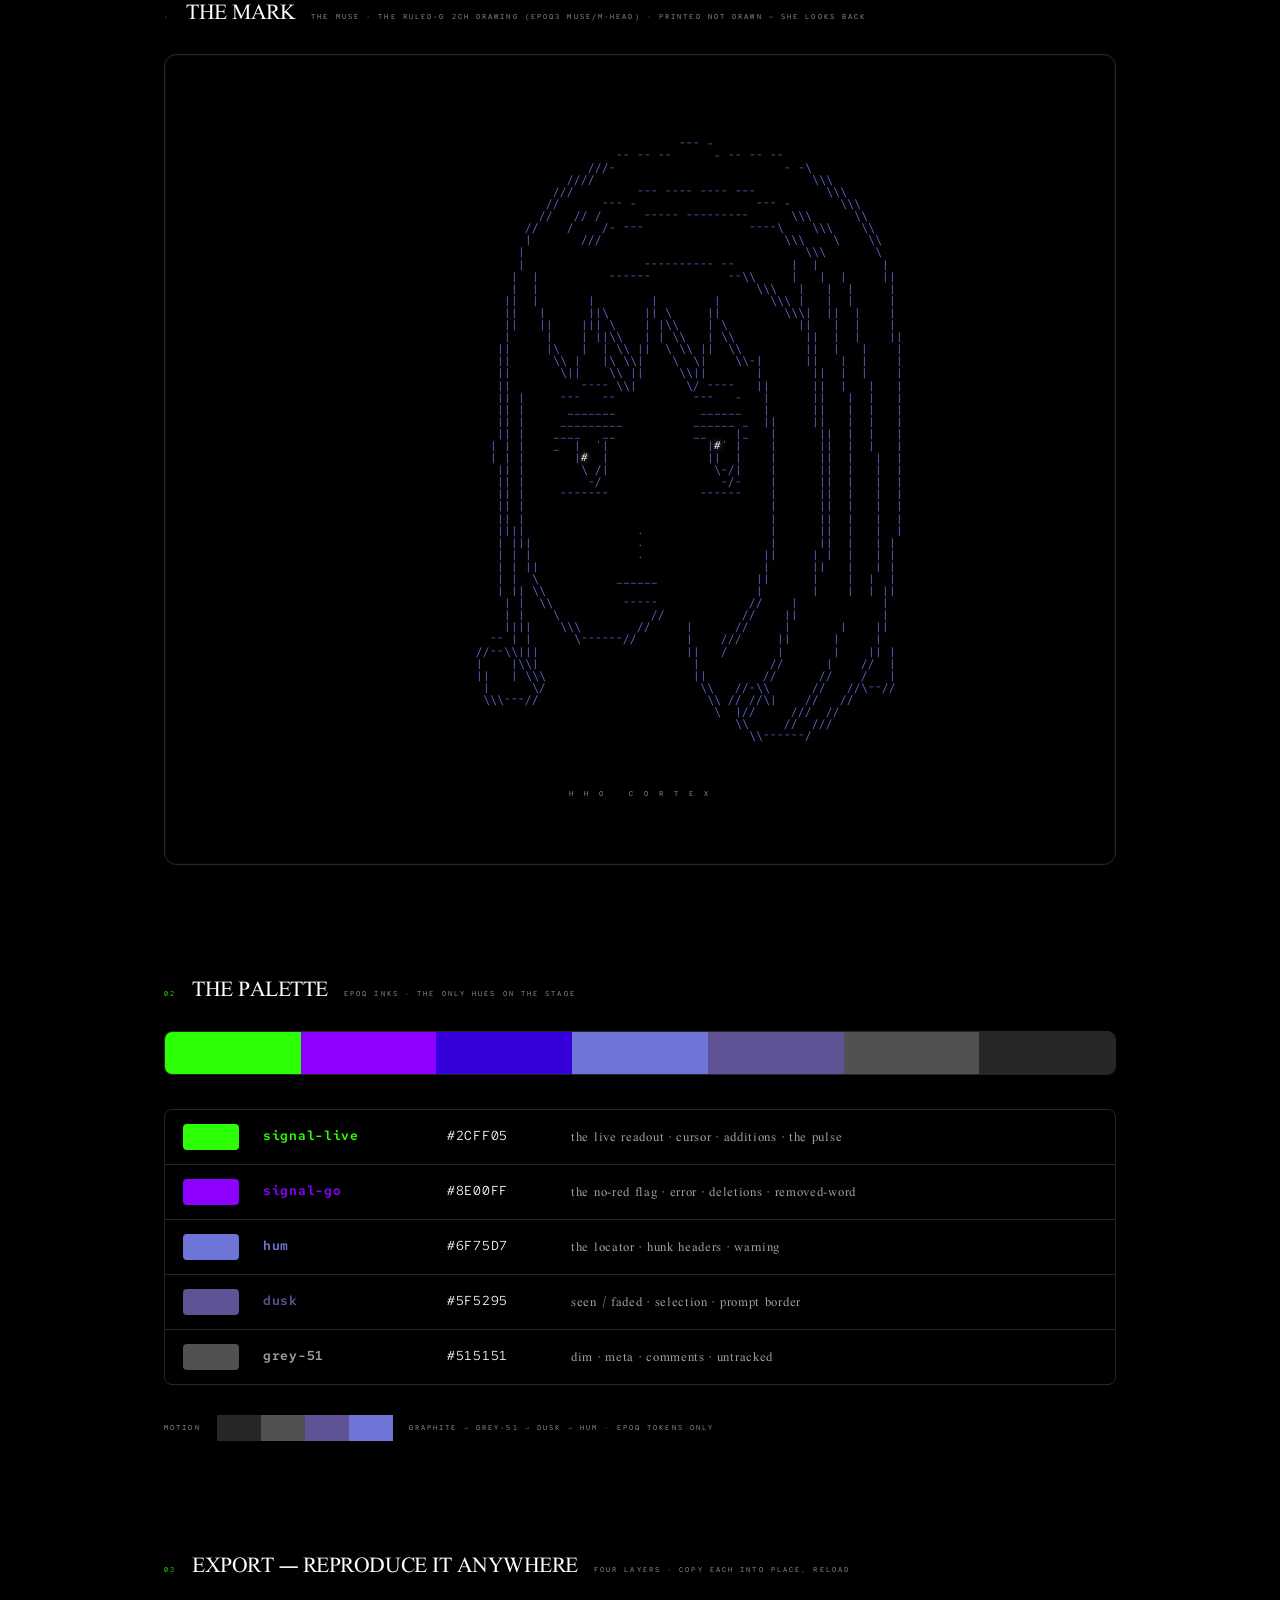
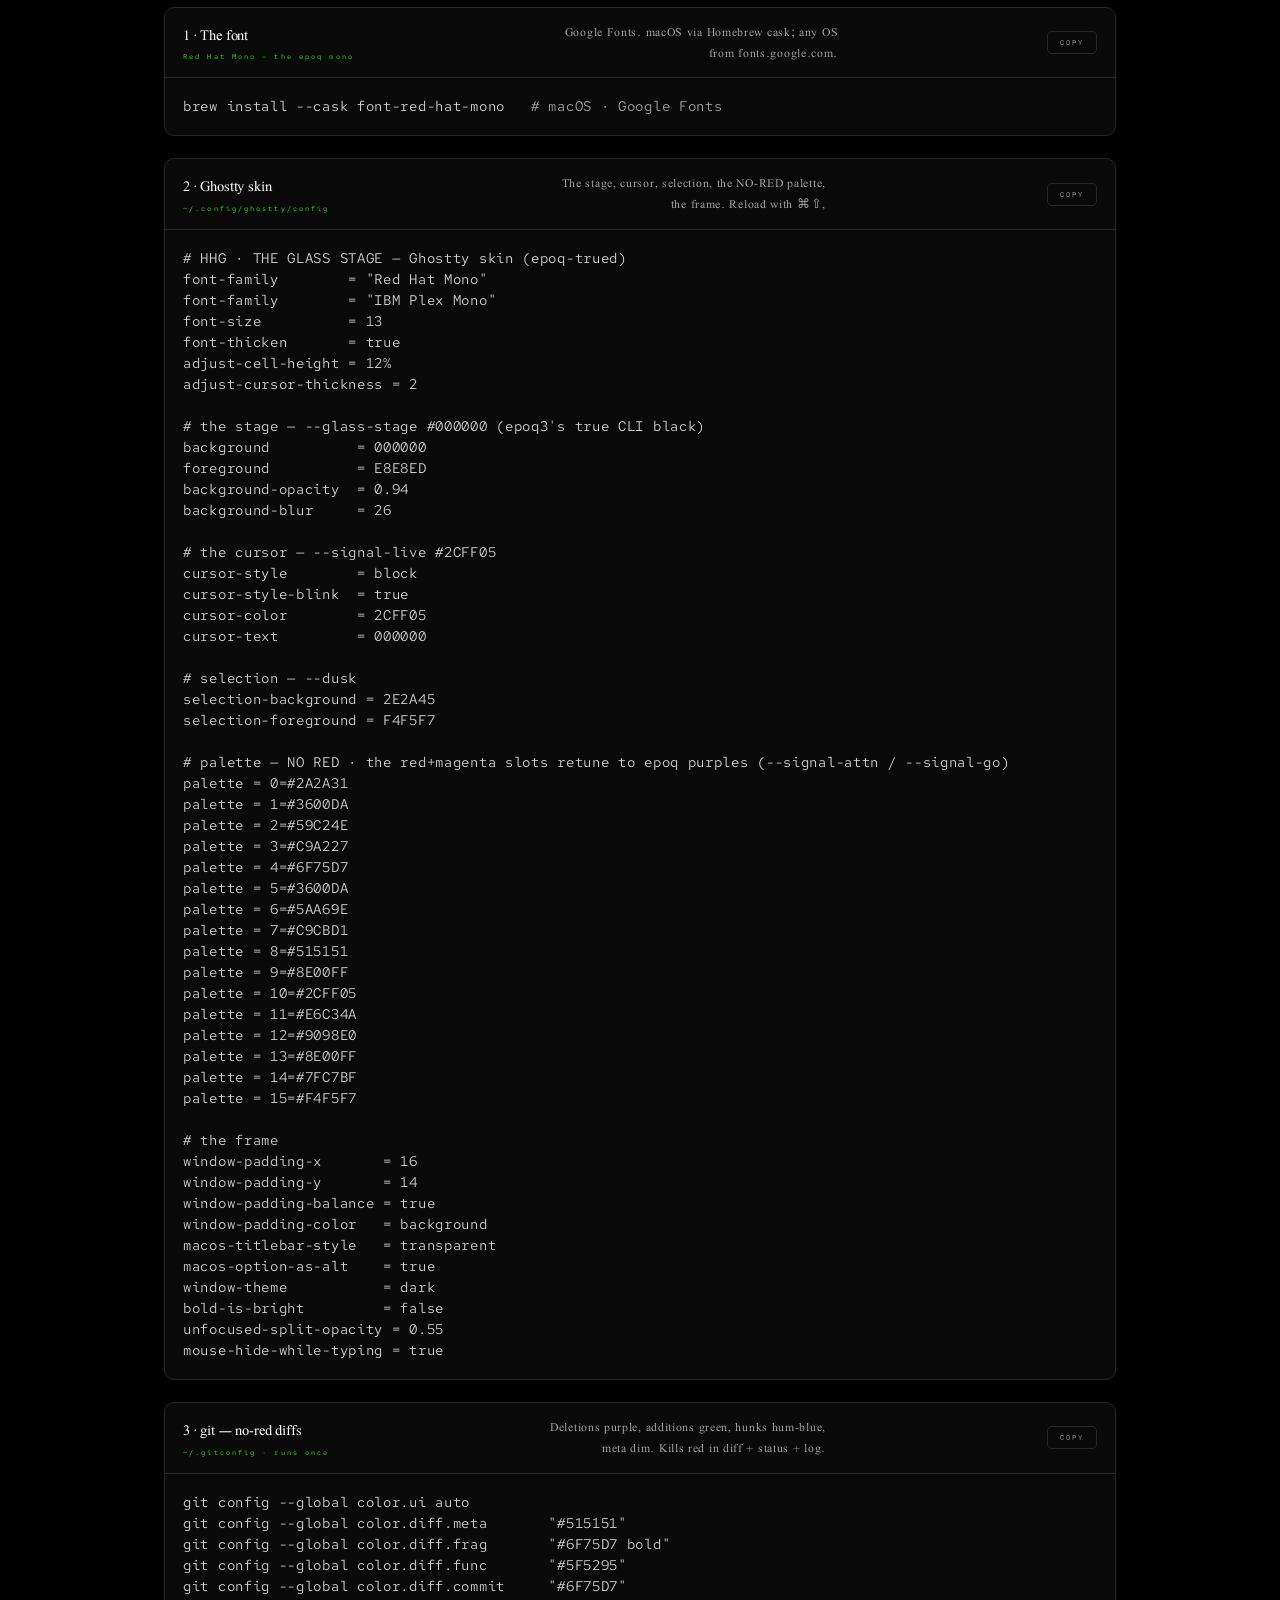
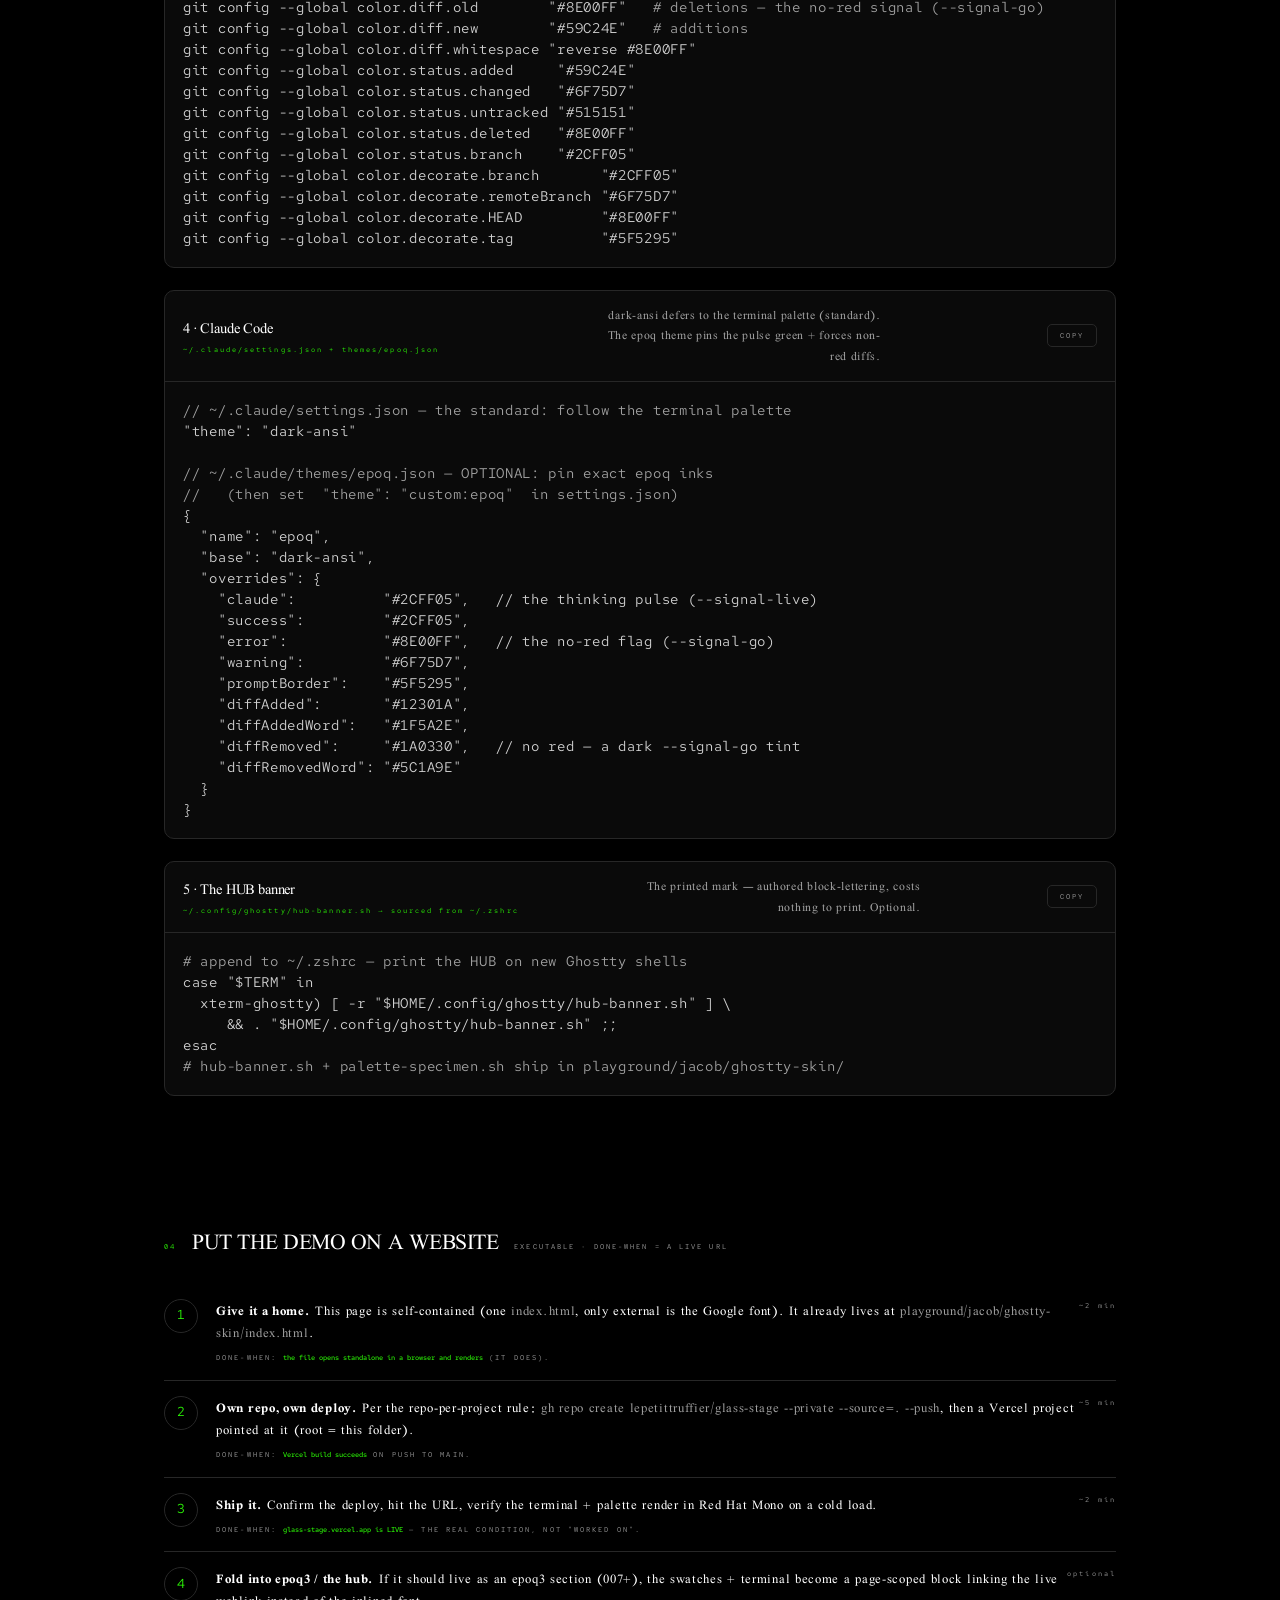
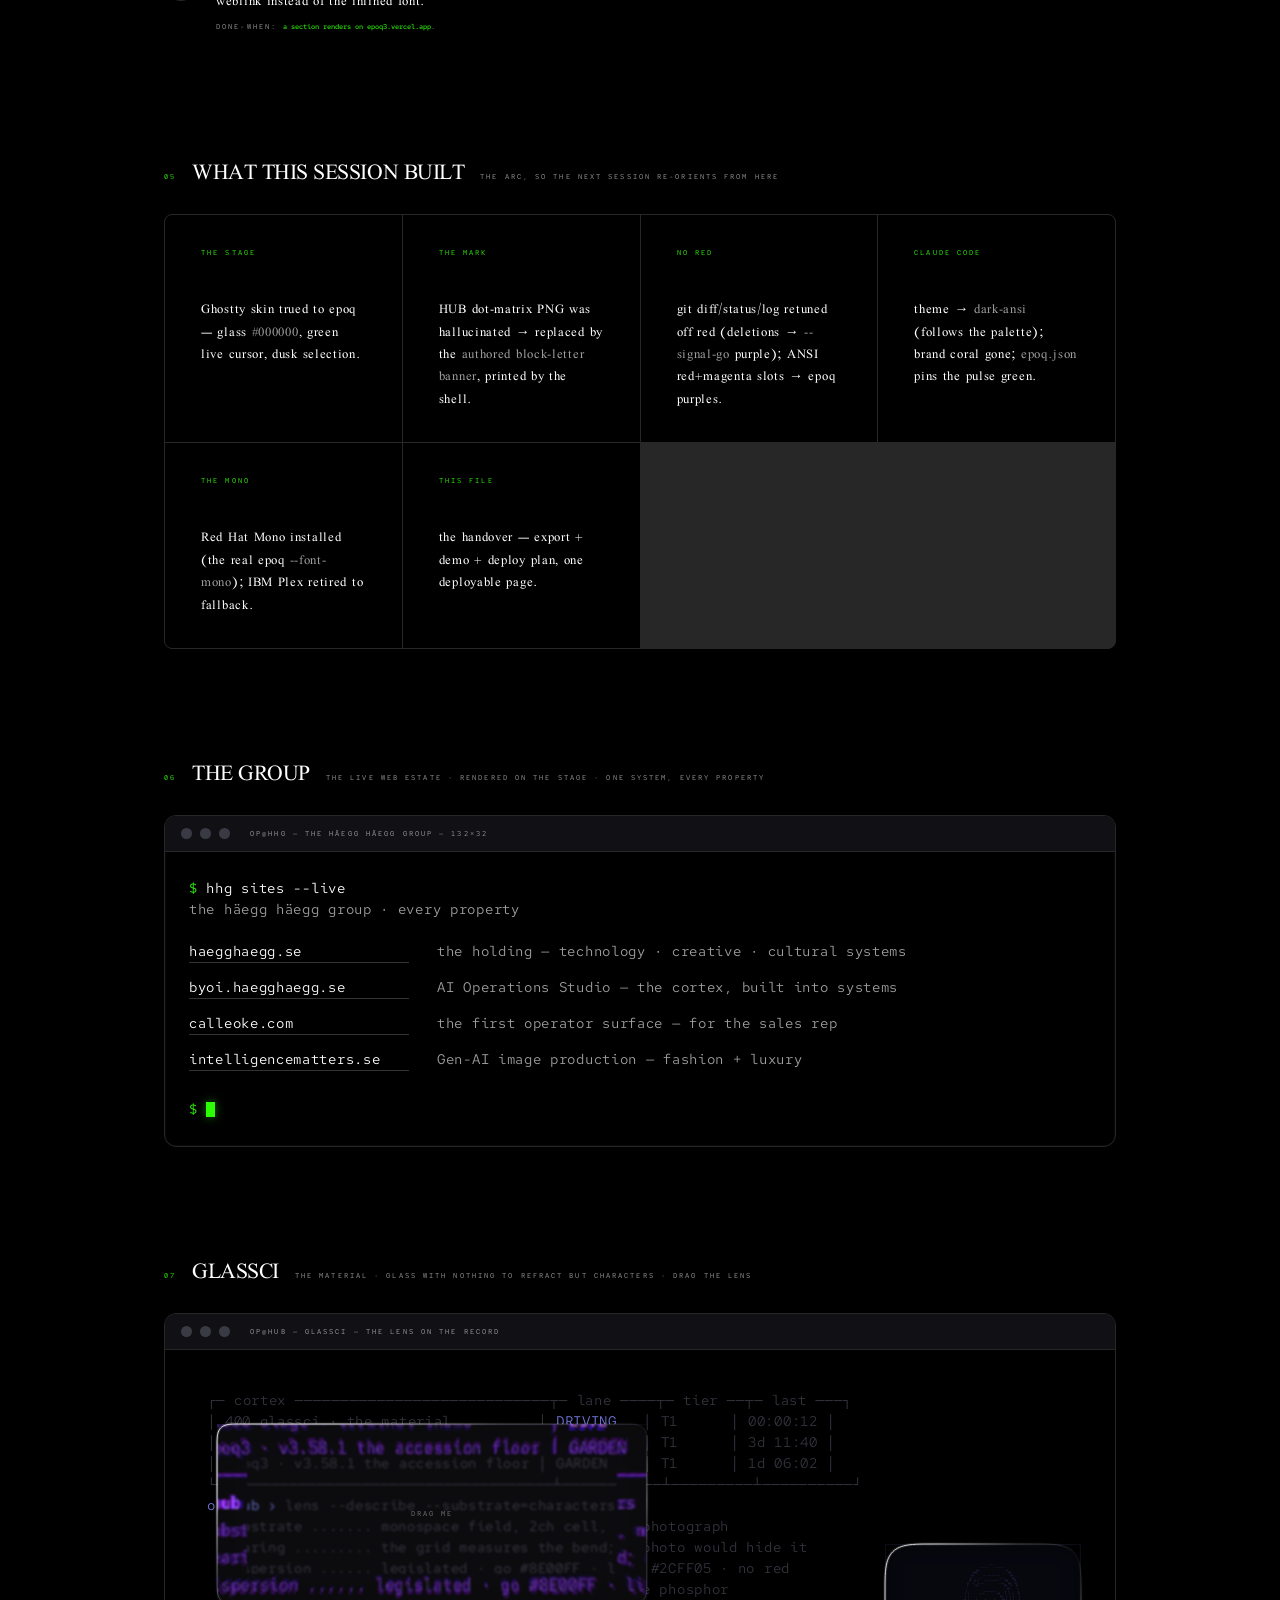
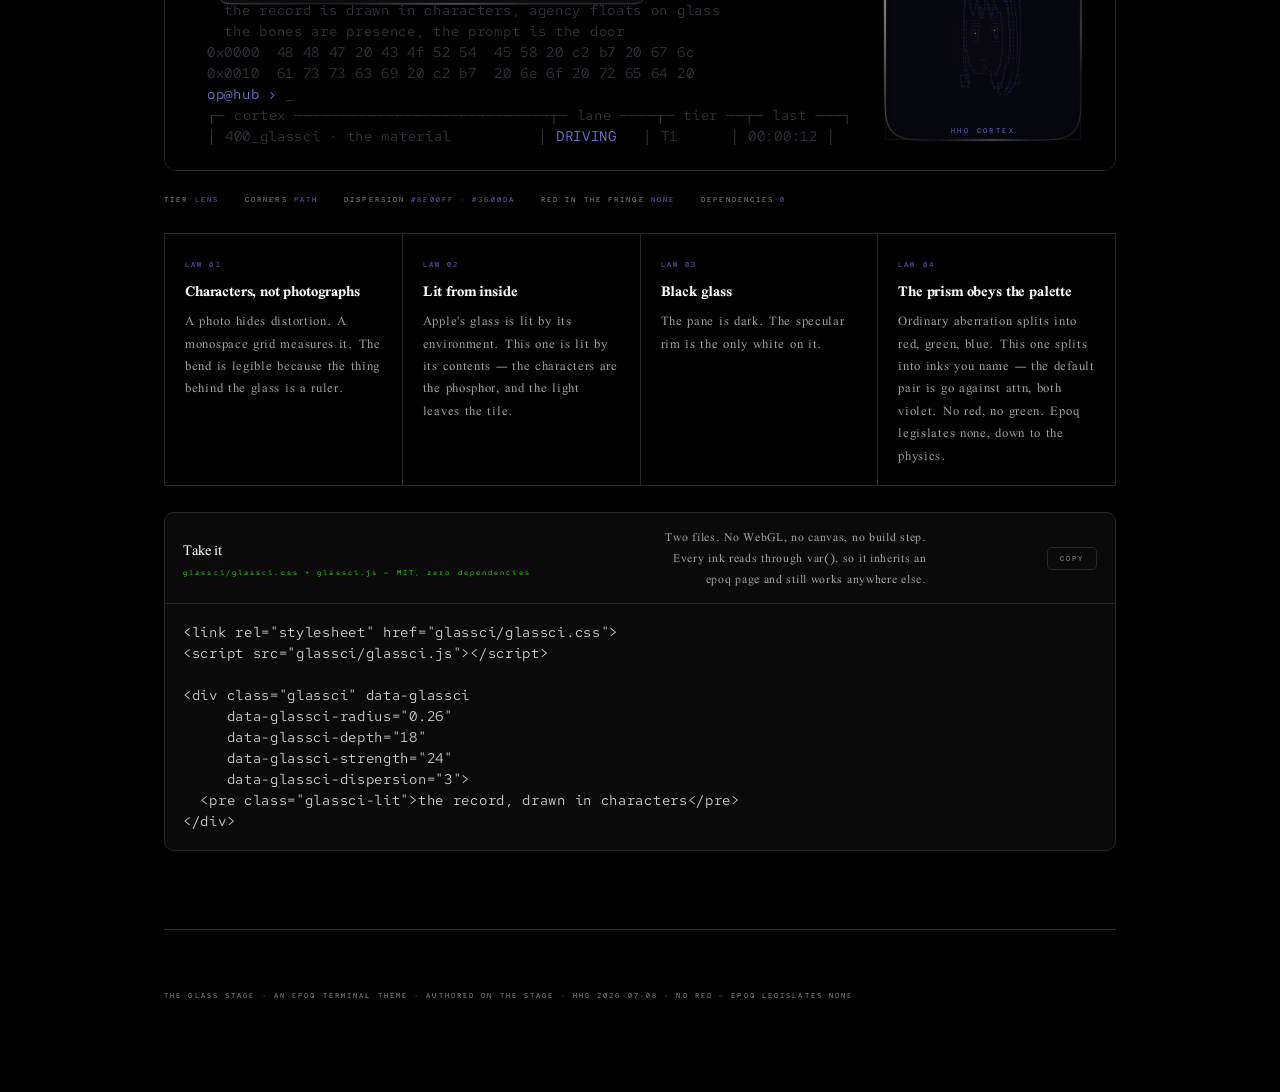
==== commit f80edbfe: "glassci: the type law — mono is the record's voice, the serif carries the page Inside the glass and " ====
--- a/demo/index.html
+++ b/demo/index.html
@@ -148,14 +148,18 @@
 
   footer{padding:60px 0 90px;font-family:var(--font-mono);color:var(--dim);font-size:var(--fz-mono-6);
     letter-spacing:var(--track-mono-6);text-transform:uppercase}
+  /* THE TYPE LAW · mono is the record and everything the glass holds; the page
+     around it stays in the serif it already uses. */
+  .glassci-field, .glassci-field *, .glassci, .glassci *{font-family:var(--font-mono)}
+
   /* ── 07 · glassci — the material ────────────────────────────────────────
      Reuses the page's .term chrome. Everything below is layout only; the
      material itself lives in /glassci/glassci.css. */
   .gc-stage{position:relative;height:420px;overflow:hidden;background:var(--stage);padding:22px 24px}
-  .gc-field{position:absolute;inset:22px 24px;color:#4A4A52;
+  .gc-field{position:absolute;inset:22px 24px;color:#33333D;
     font-size:var(--fz-mono-cli);line-height:var(--lh-mono-cli);white-space:pre;pointer-events:none;
     -webkit-user-select:none;user-select:none}
-  .gc-field .live{color:var(--live)} .gc-field .go{color:var(--flag)}
+  .gc-field .live{color:var(--hum)} .gc-field .go{color:var(--flag)}
   .gc-lens{position:absolute;top:74px;left:52px;width:min(430px,60%);height:180px;cursor:grab;
     display:grid;place-items:center;touch-action:none}
   .gc-lens:active{cursor:grabbing}
@@ -172,14 +176,15 @@
     background:var(--line);border:1px solid var(--line);margin-top:26px}
   .gc-laws div{background:var(--stage);padding:18px 20px}
   .gc-laws .n{font-family:var(--font-mono);font-size:var(--fz-mono-6);line-height:var(--lh-mono-6);
-    letter-spacing:var(--track-mono-6);color:var(--live);text-transform:uppercase}
-  .gc-laws .h{display:block;margin:4px 0 6px;font-size:var(--fz-heading-3);letter-spacing:-.01em}
-  .gc-laws .b{font-size:13px;line-height:1.55;color:var(--dim)}
+    letter-spacing:var(--track-mono-6);color:var(--hum);text-transform:uppercase}
+  .gc-laws .h{display:block;margin:4px 0 6px;font-family:var(--font-serif);
+    font-size:var(--fz-heading-3);letter-spacing:-.01em}
+  .gc-laws .b{font-family:var(--font-serif);font-size:var(--fz-body-1);line-height:1.6;color:var(--dim)}
 
   .gc-read{display:flex;gap:26px;flex-wrap:wrap;margin-top:22px;
     font-family:var(--font-mono);font-size:var(--fz-mono-6);line-height:var(--lh-mono-6);
     letter-spacing:var(--track-mono-6);text-transform:uppercase;color:var(--dim)}
-  .gc-read b{color:var(--live);font-weight:400}
+  .gc-read b{color:var(--hum);font-weight:400}
   @media(max-width:640px){
     .gc-lens{width:66%;height:140px;left:24px;top:60px}
     .gc-tile{display:none}
@@ -617,7 +622,7 @@
     <div class="gc-read">
       <span>tier <b id="gc-tier">…</b></span>
       <span>corners <b id="gc-corner">…</b></span>
-      <span>dispersion <b>#8E00FF · #2CFF05</b></span>
+      <span>dispersion <b>#8E00FF · #3600DA</b></span>
       <span>red in the fringe <b>none</b></span>
       <span>dependencies <b>0</b></span>
     </div>
@@ -630,7 +635,7 @@
       <div><span class="n">law 03</span><b class="h">Black glass</b>
         <span class="b">The pane is dark. The specular rim is the only white on it.</span></div>
       <div><span class="n">law 04</span><b class="h">The prism obeys the palette</b>
-        <span class="b">Ordinary aberration splits into red, green, blue. This one splits into inks you name — and the default set contains no red. Epoq legislates none, down to the physics.</span></div>
+        <span class="b">Ordinary aberration splits into red, green, blue. This one splits into inks you name — the default pair is go against attn, both violet. No red, no green. Epoq legislates none, down to the physics.</span></div>
     </div>
 
     <div class="card" style="margin-top:26px">
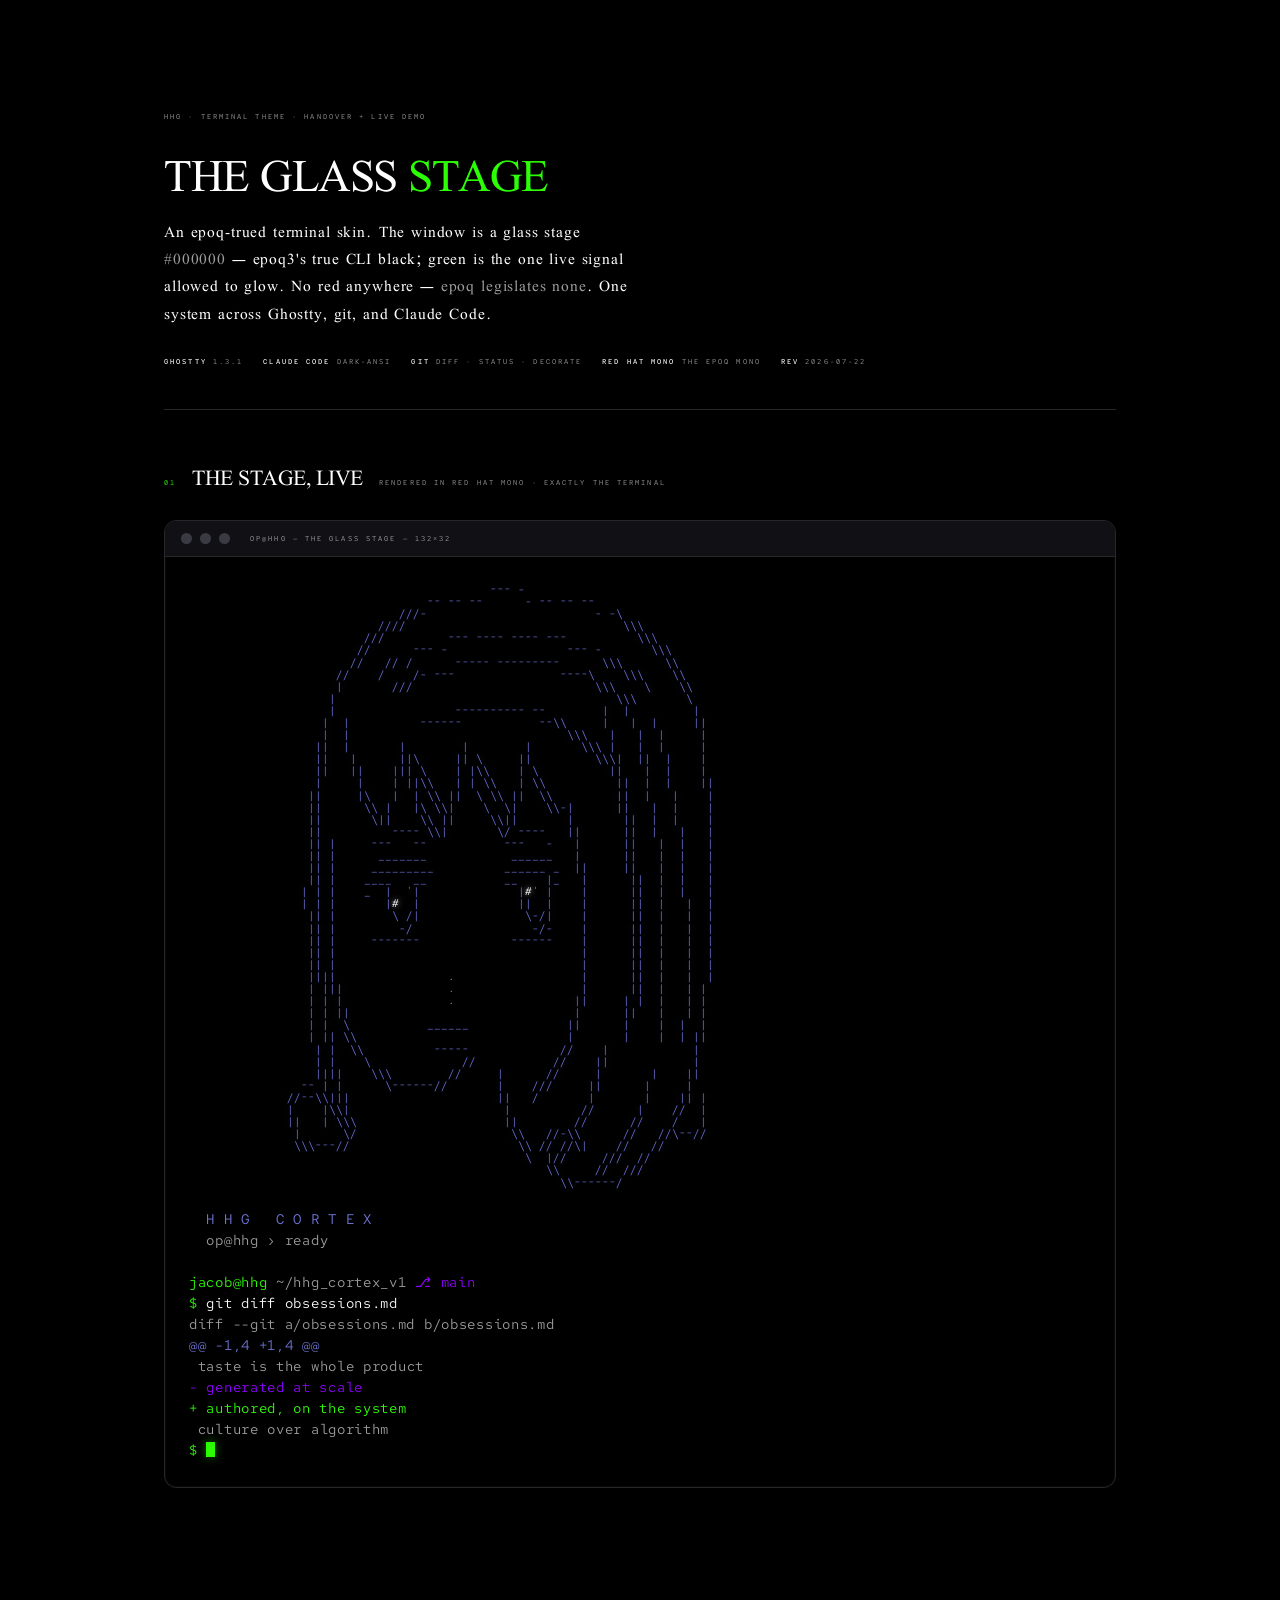
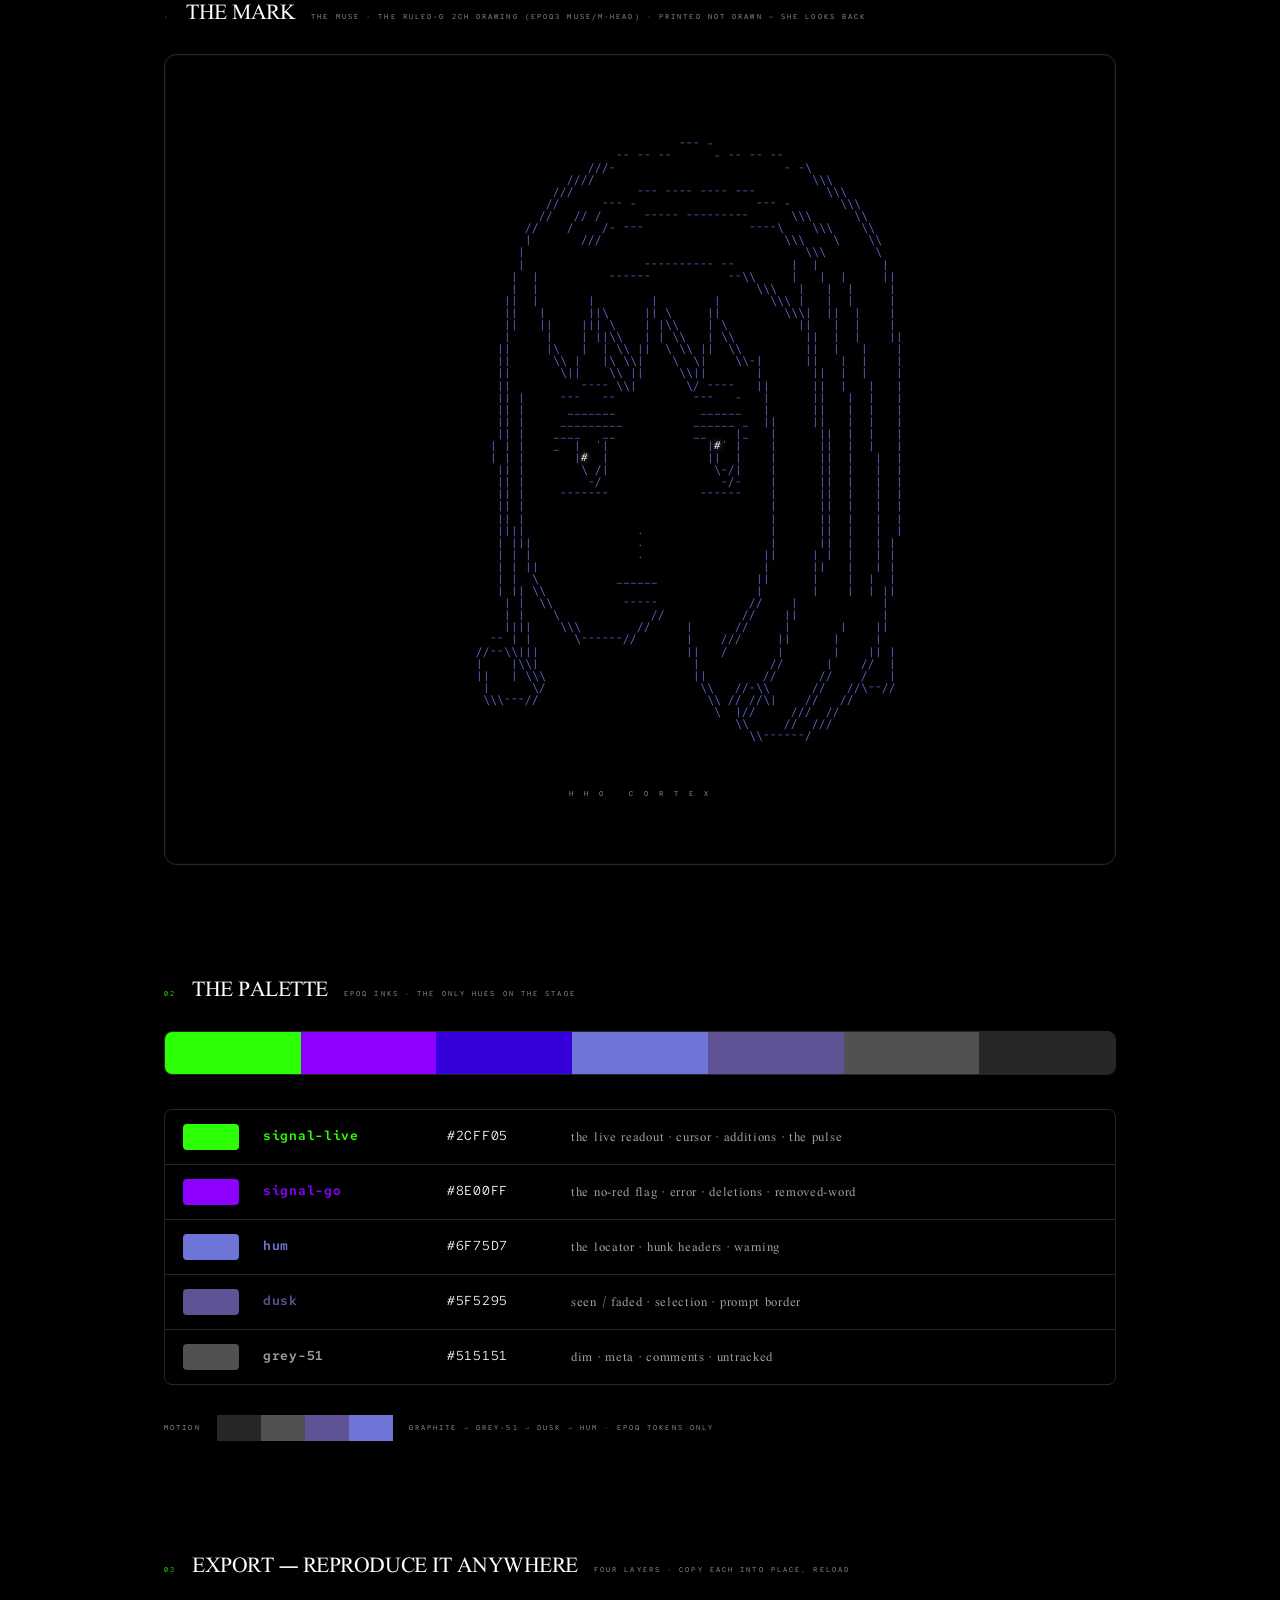
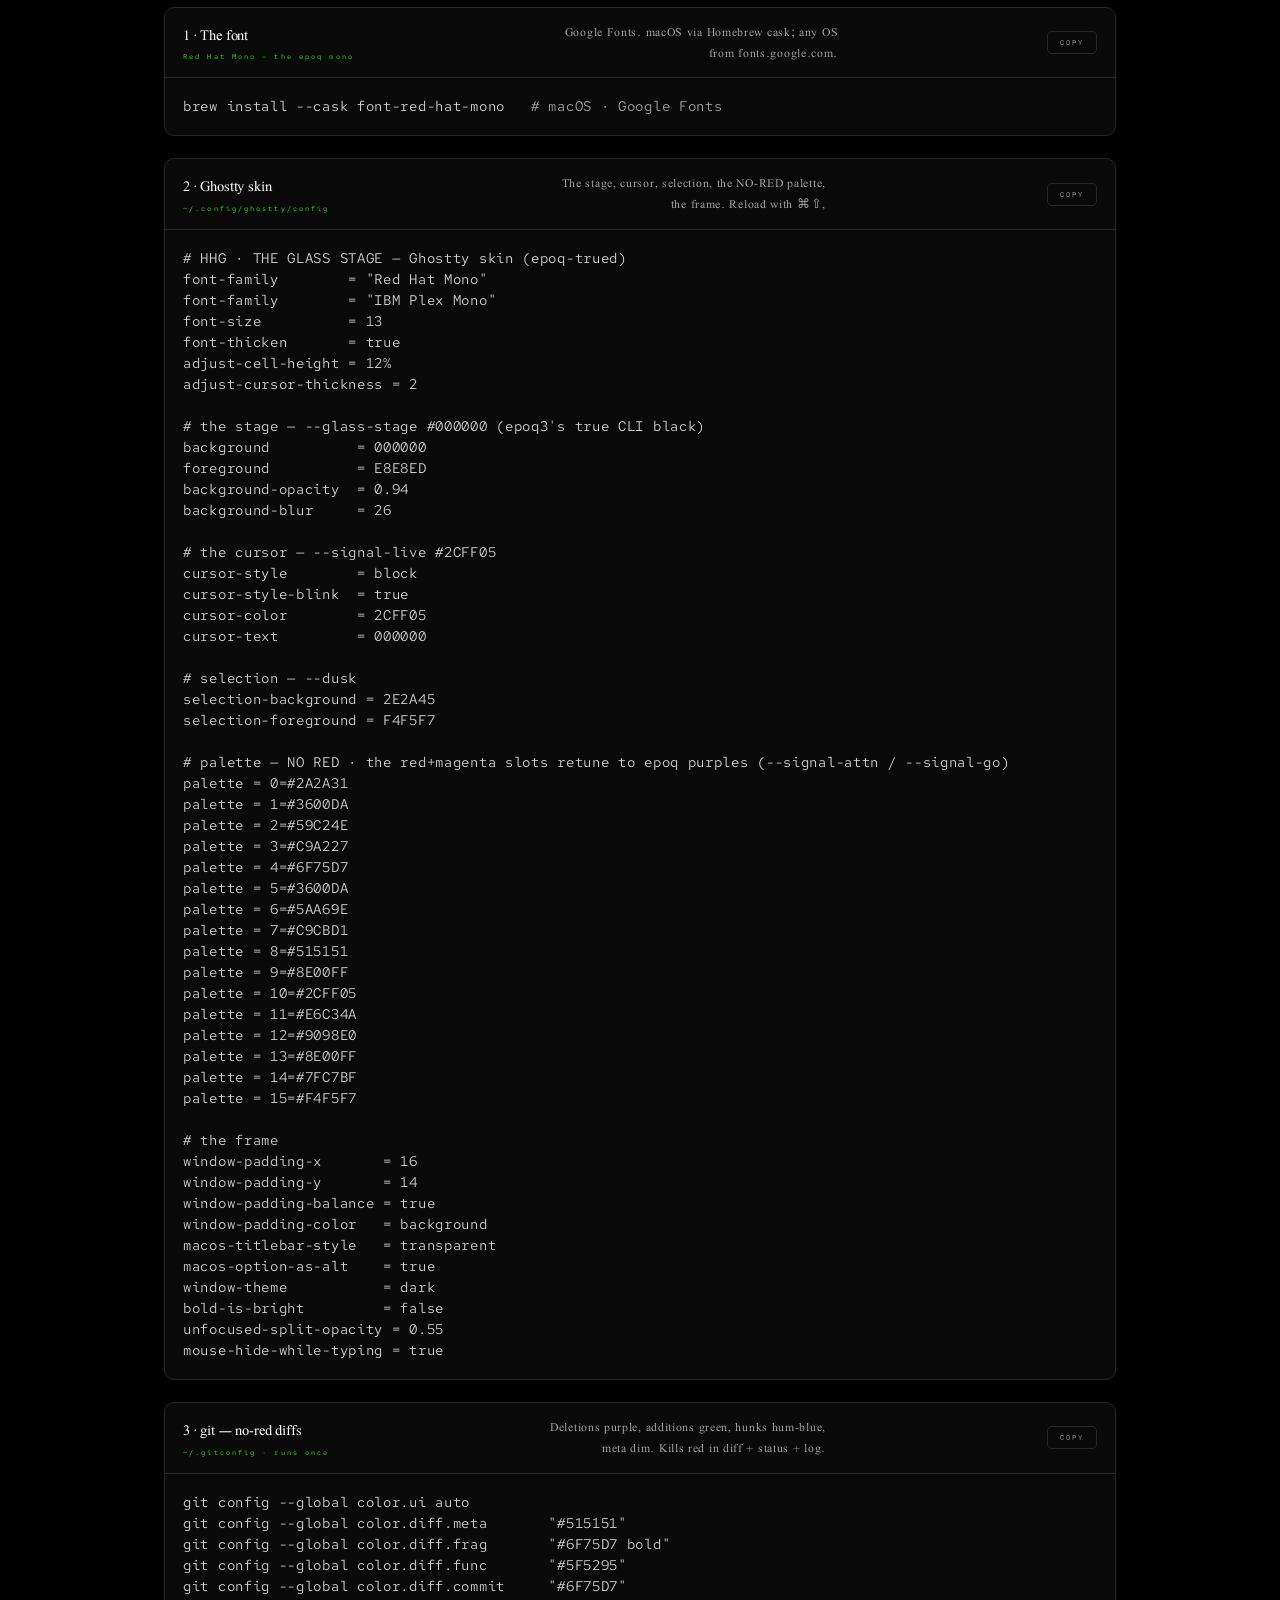
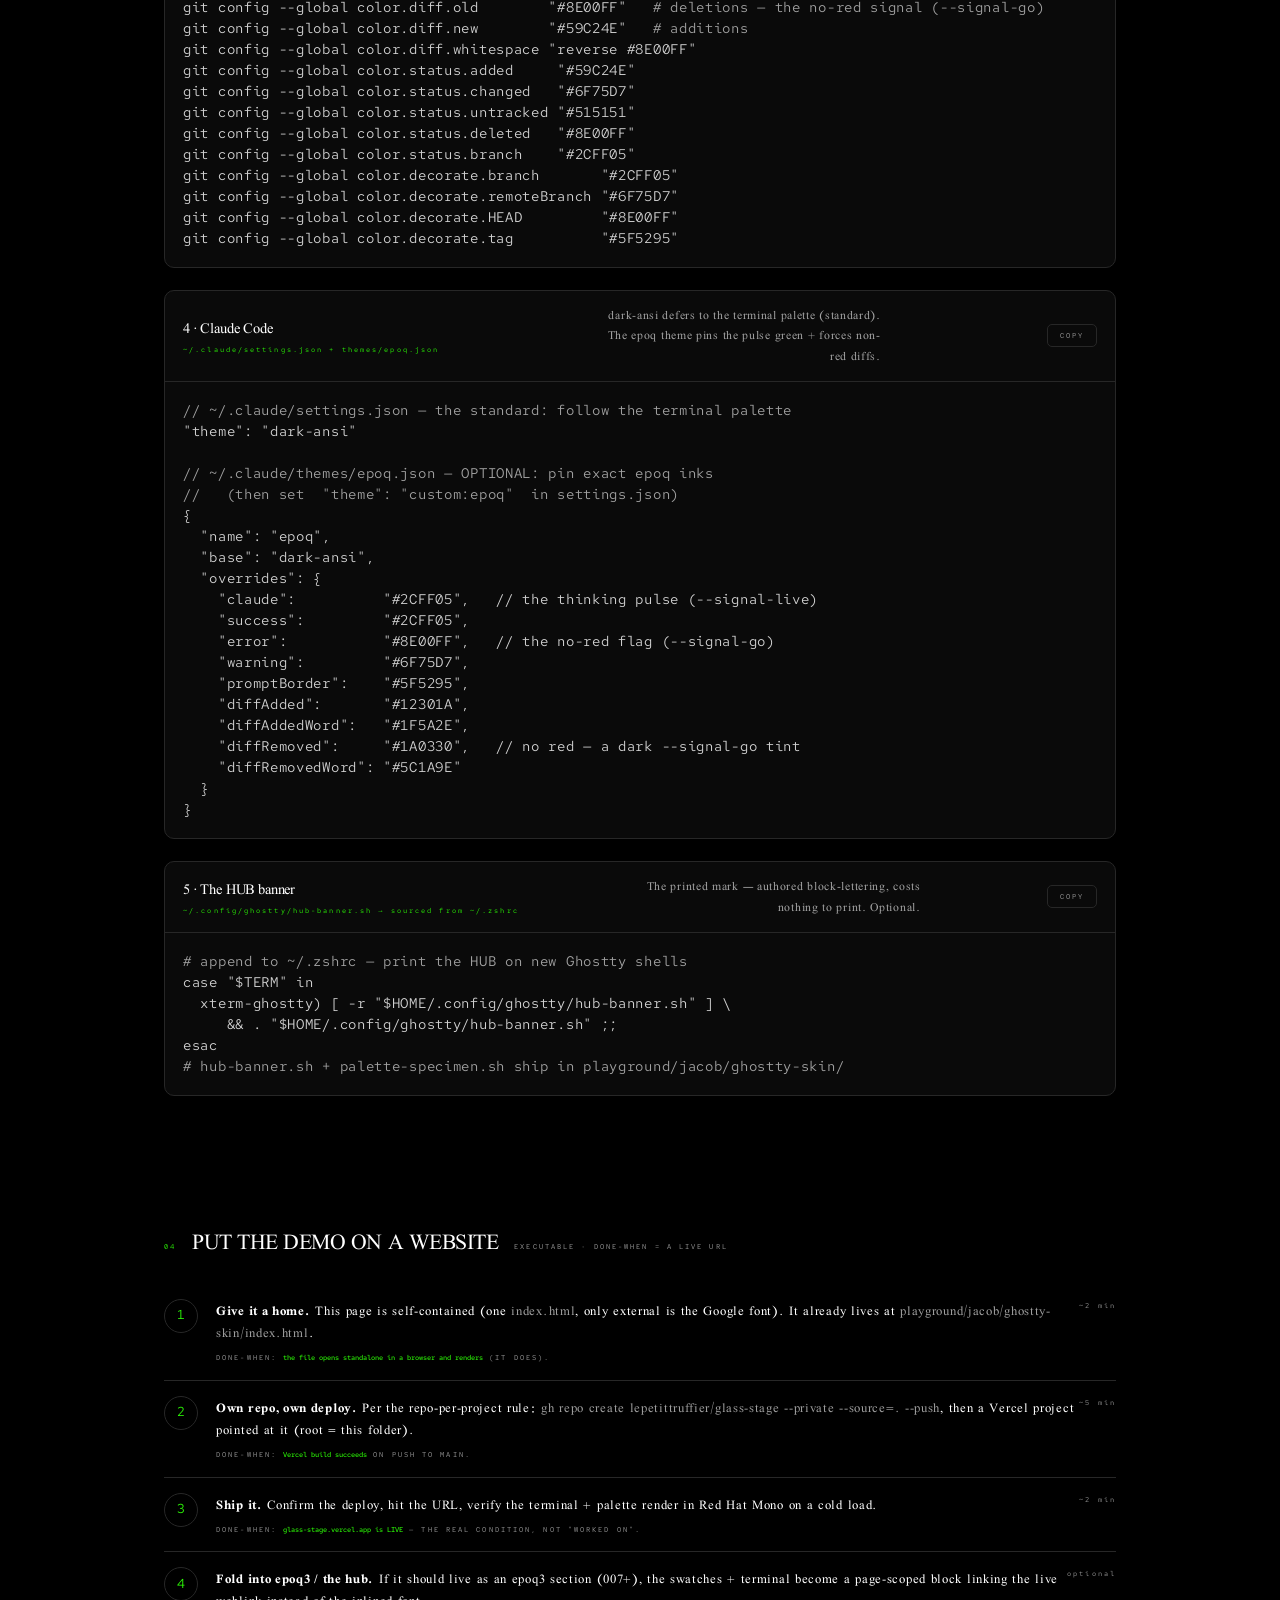
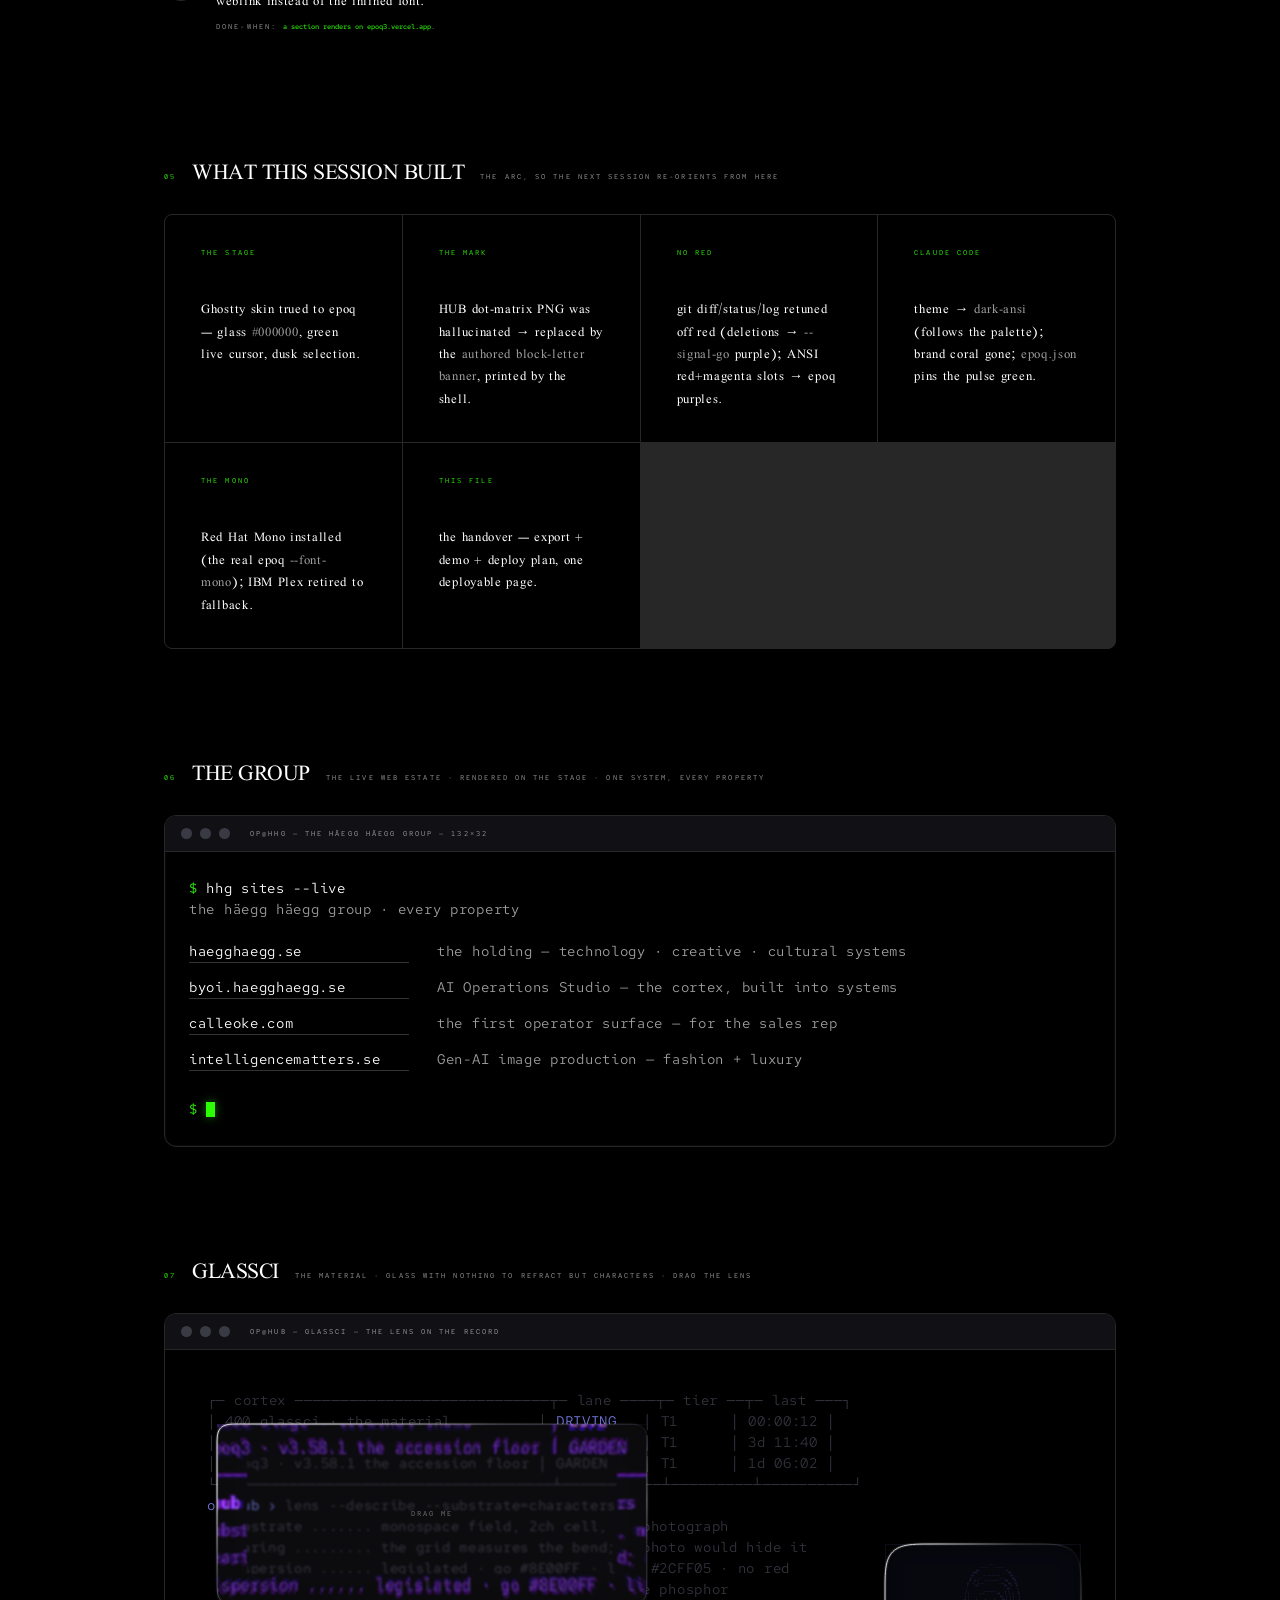
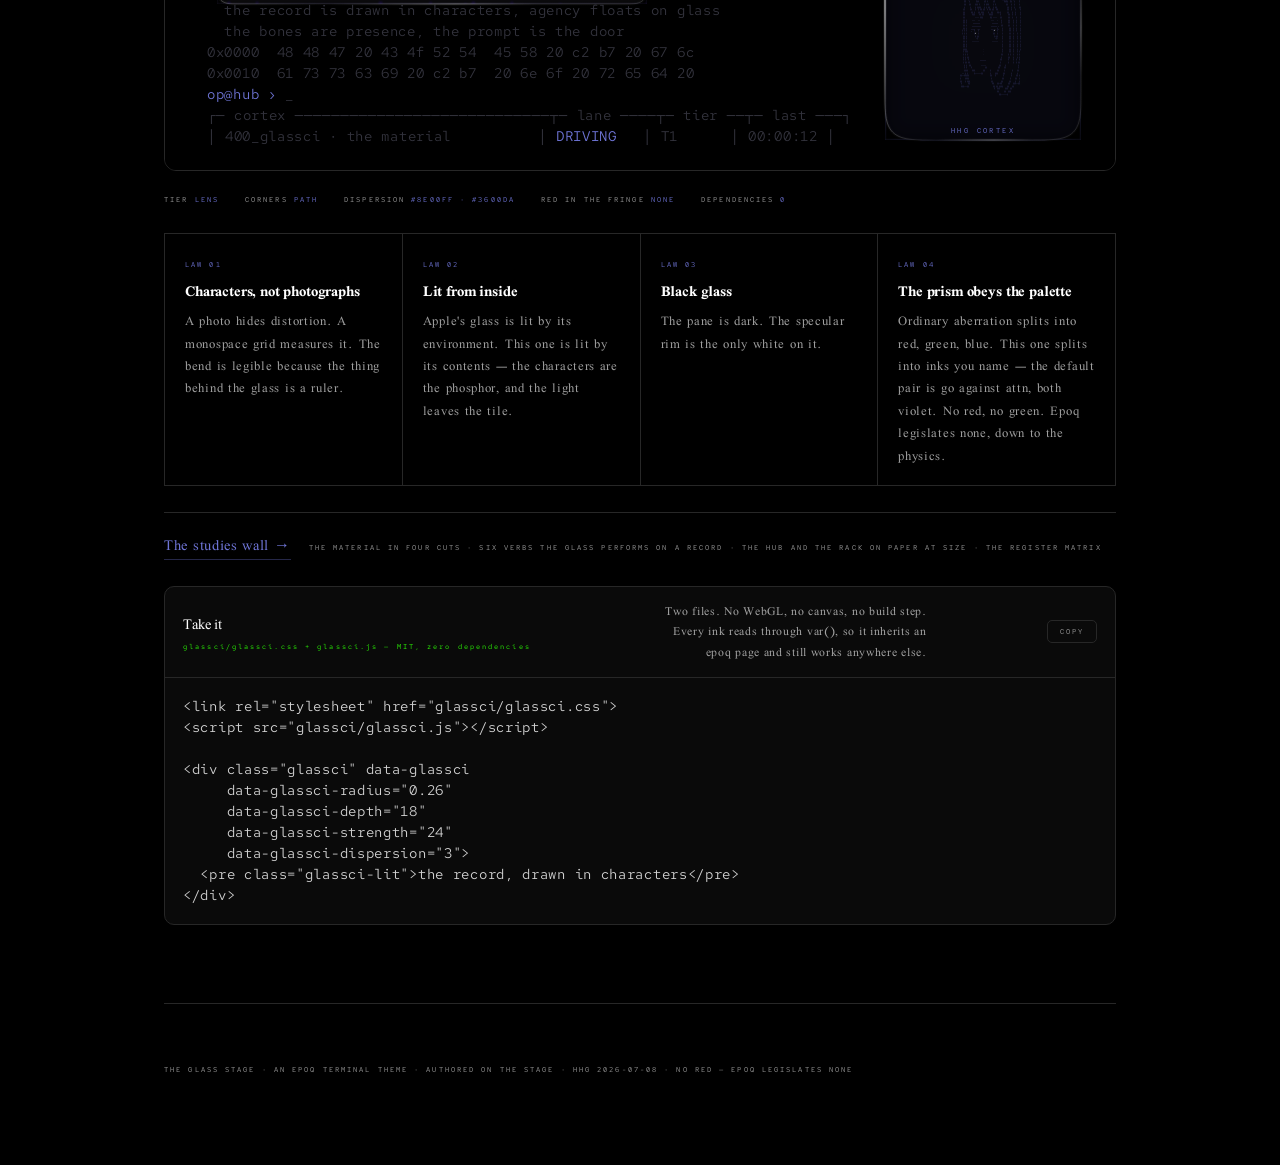
==== commit d591df2d: "glassci: give the studies wall a door — /glassci, linked from section 07 The wall carried most of th" ====
--- a/demo/index.html
+++ b/demo/index.html
@@ -185,6 +185,15 @@
     font-family:var(--font-mono);font-size:var(--fz-mono-6);line-height:var(--lh-mono-6);
     letter-spacing:var(--track-mono-6);text-transform:uppercase;color:var(--dim)}
   .gc-read b{color:var(--hum);font-weight:400}
+  /* the wall is the rest of today's work — it needs a door from here */
+  .gc-more{display:flex;flex-wrap:wrap;align-items:baseline;gap:10px 18px;margin-top:26px;
+    border-top:1px solid var(--line);padding-top:20px}
+  .gc-more a{font-family:var(--font-serif);font-size:var(--fz-heading-3);color:var(--hum);
+    border-bottom:1px solid #6F75D755}
+  .gc-more a:hover{border-bottom-color:var(--hum)}
+  .gc-more .w{font-family:var(--font-mono);font-size:var(--fz-mono-6);
+    line-height:var(--lh-mono-6);letter-spacing:var(--track-mono-6);
+    text-transform:uppercase;color:var(--dim)}
   @media(max-width:640px){
     .gc-lens{width:66%;height:140px;left:24px;top:60px}
     .gc-tile{display:none}
@@ -638,6 +647,11 @@
         <span class="b">Ordinary aberration splits into red, green, blue. This one splits into inks you name — the default pair is go against attn, both violet. No red, no green. Epoq legislates none, down to the physics.</span></div>
     </div>
 
+    <div class="gc-more">
+      <a href="/glassci">The studies wall &rarr;</a>
+      <span class="w">the material in four cuts · six verbs the glass performs on a record · the hub and the rack on paper at size · the register matrix</span>
+    </div>
+
     <div class="card" style="margin-top:26px">
       <div class="card-h"><div class="l"><span class="name">Take it</span><span class="path">glassci/glassci.css + glassci.js — MIT, zero dependencies</span></div>
         <span class="what">Two files. No WebGL, no canvas, no build step. Every ink reads through var(), so it inherits an epoq page and still works anywhere else.</span>
